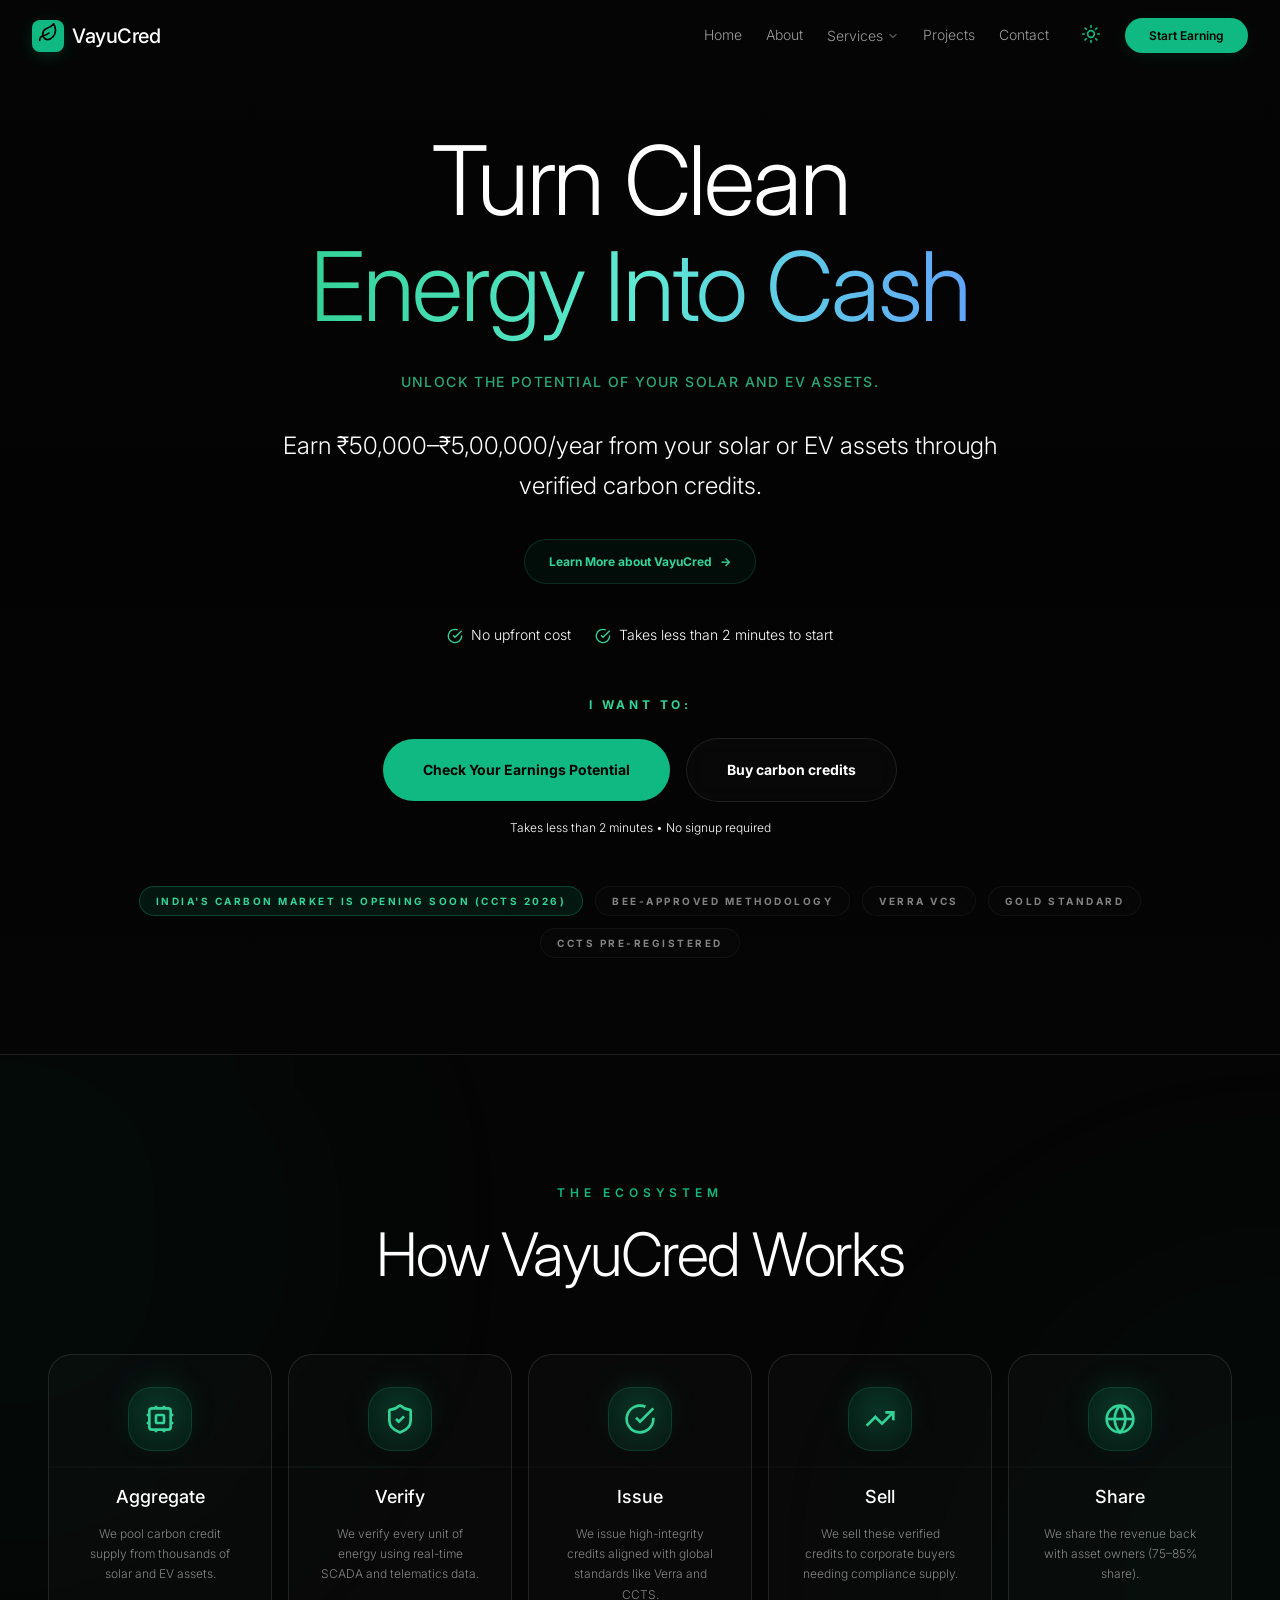
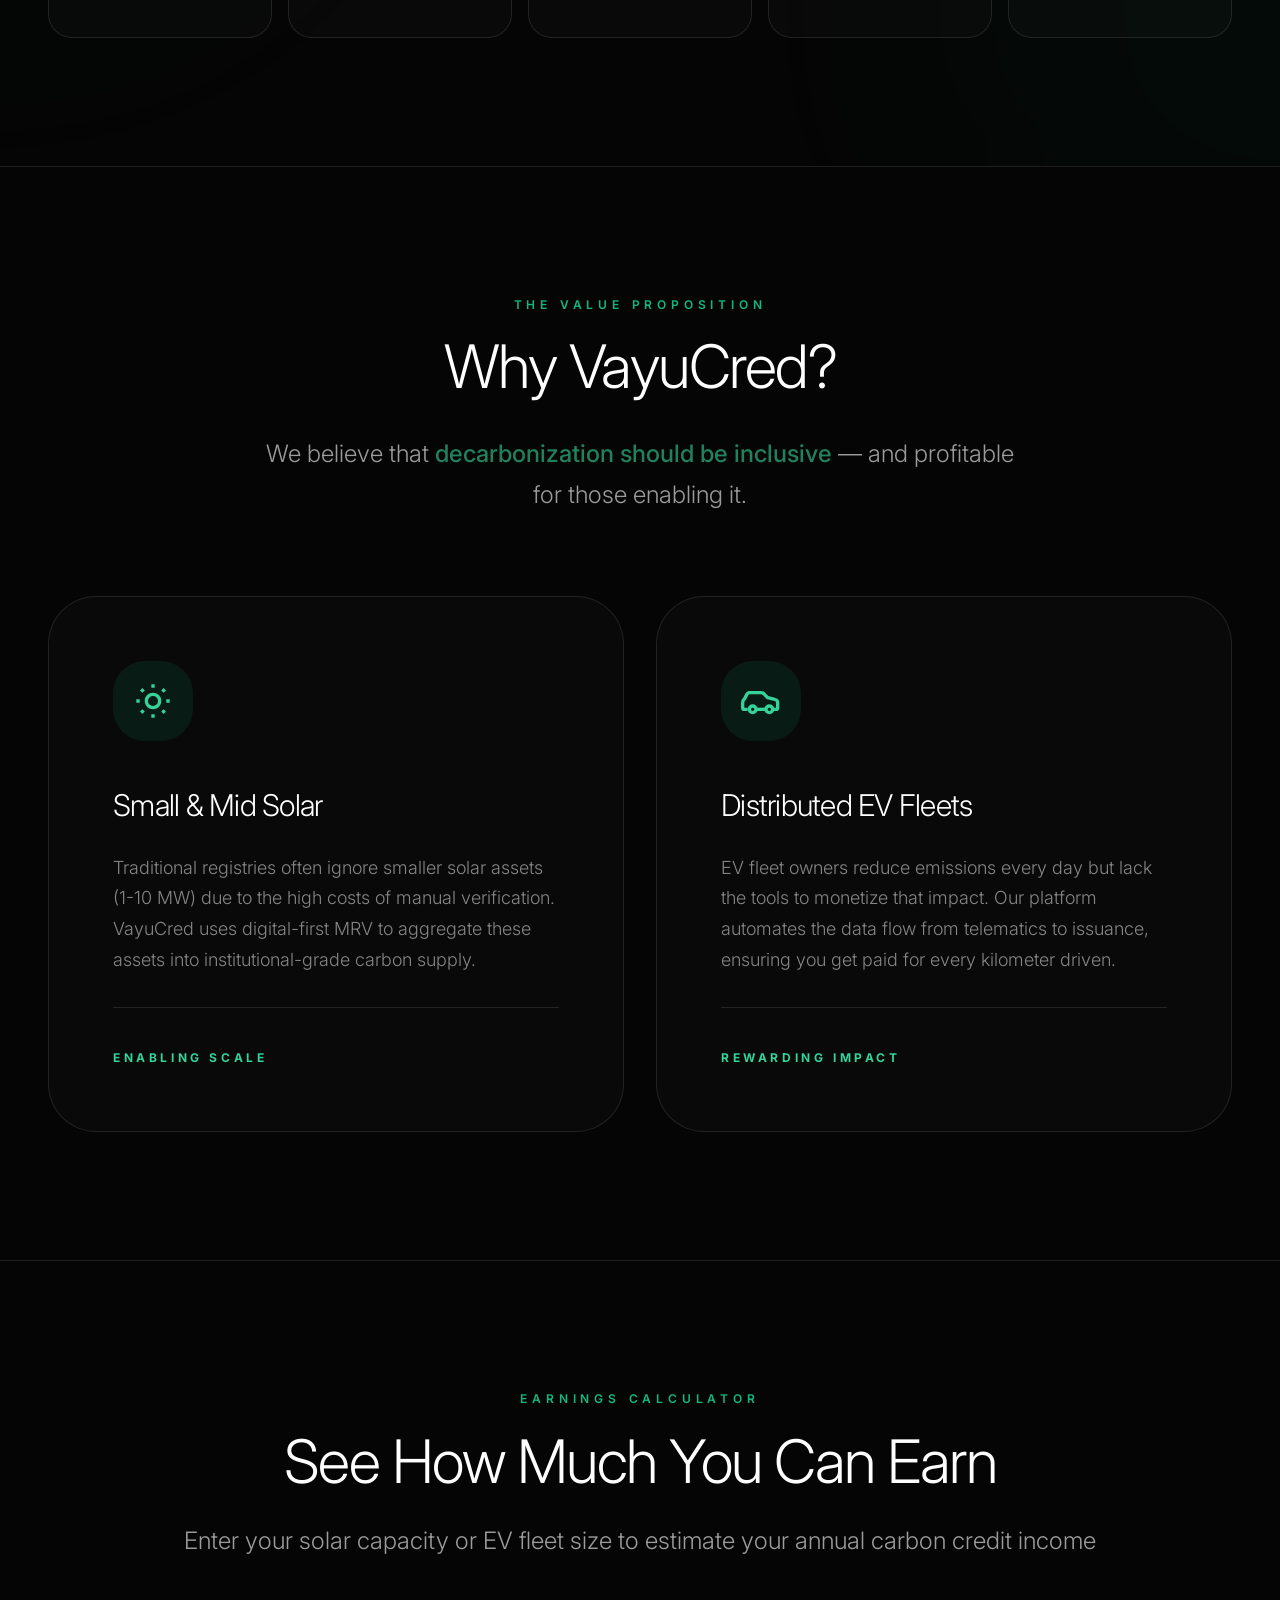
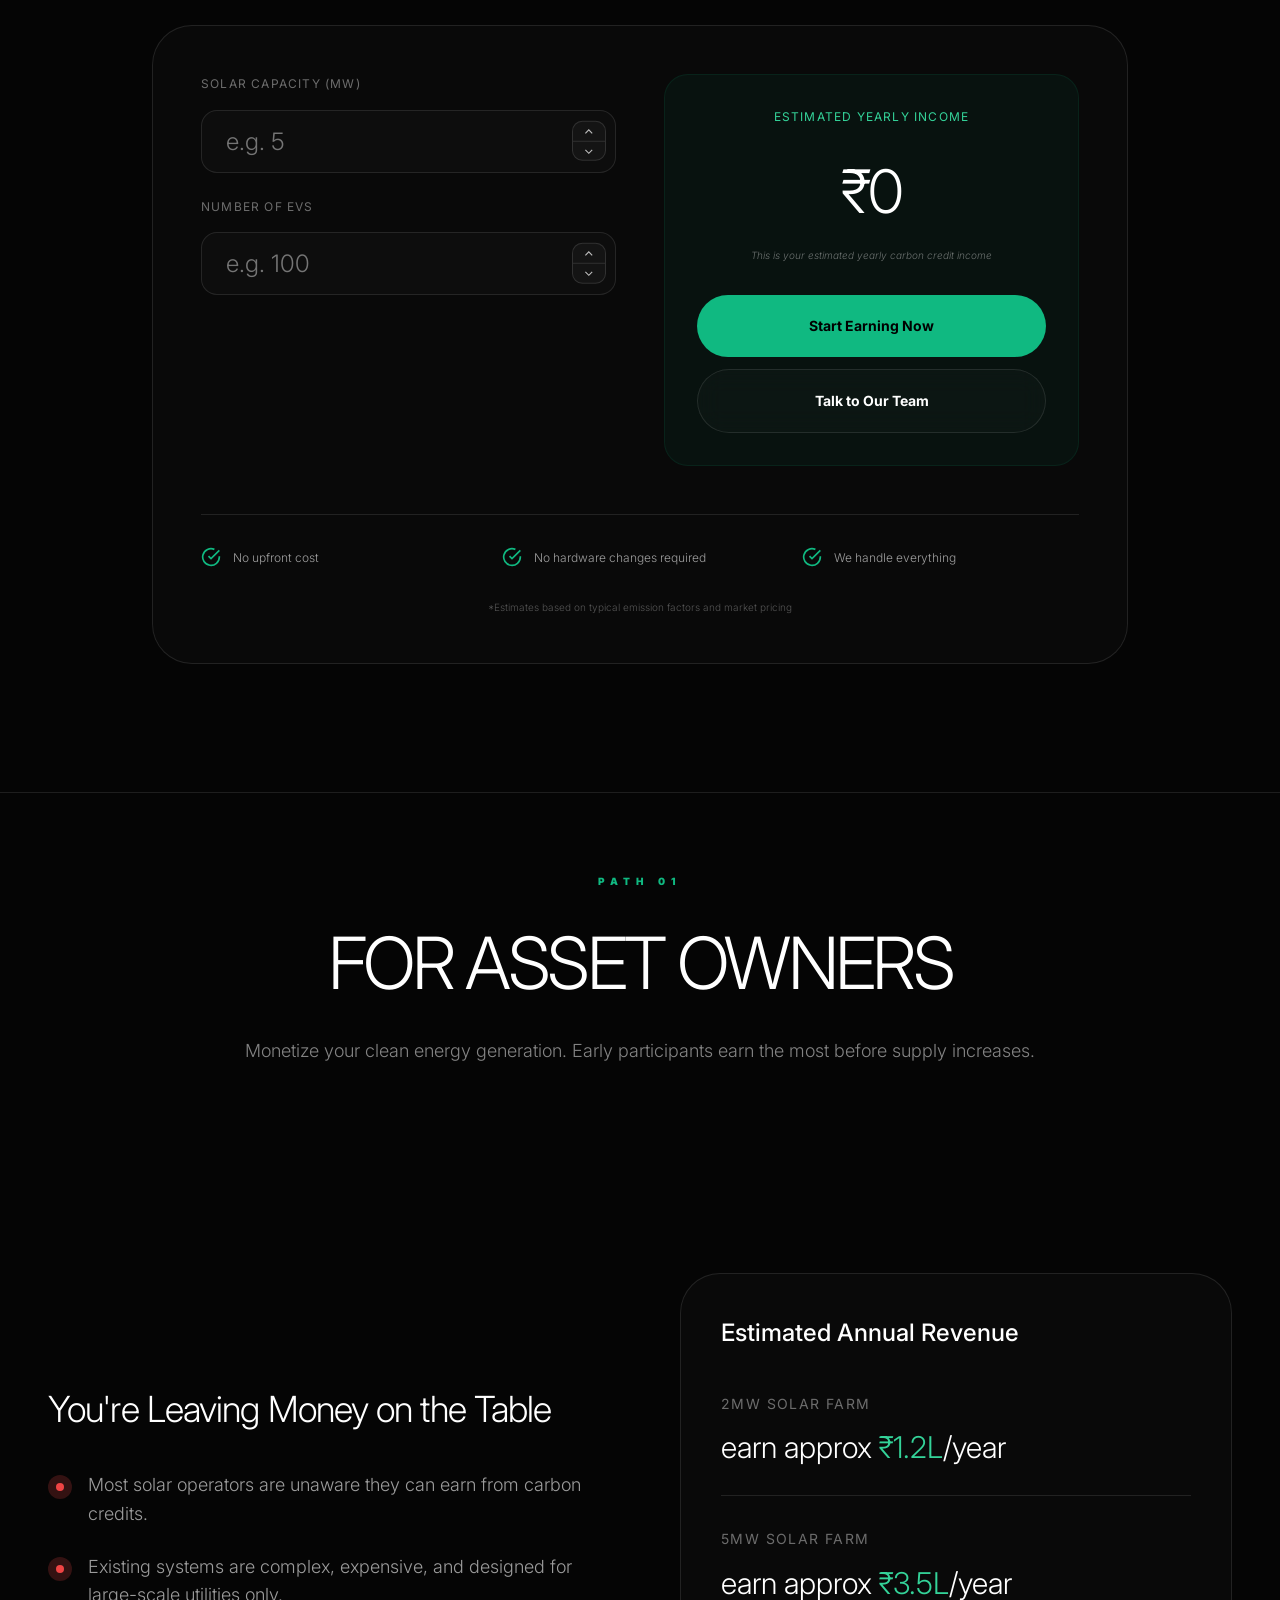
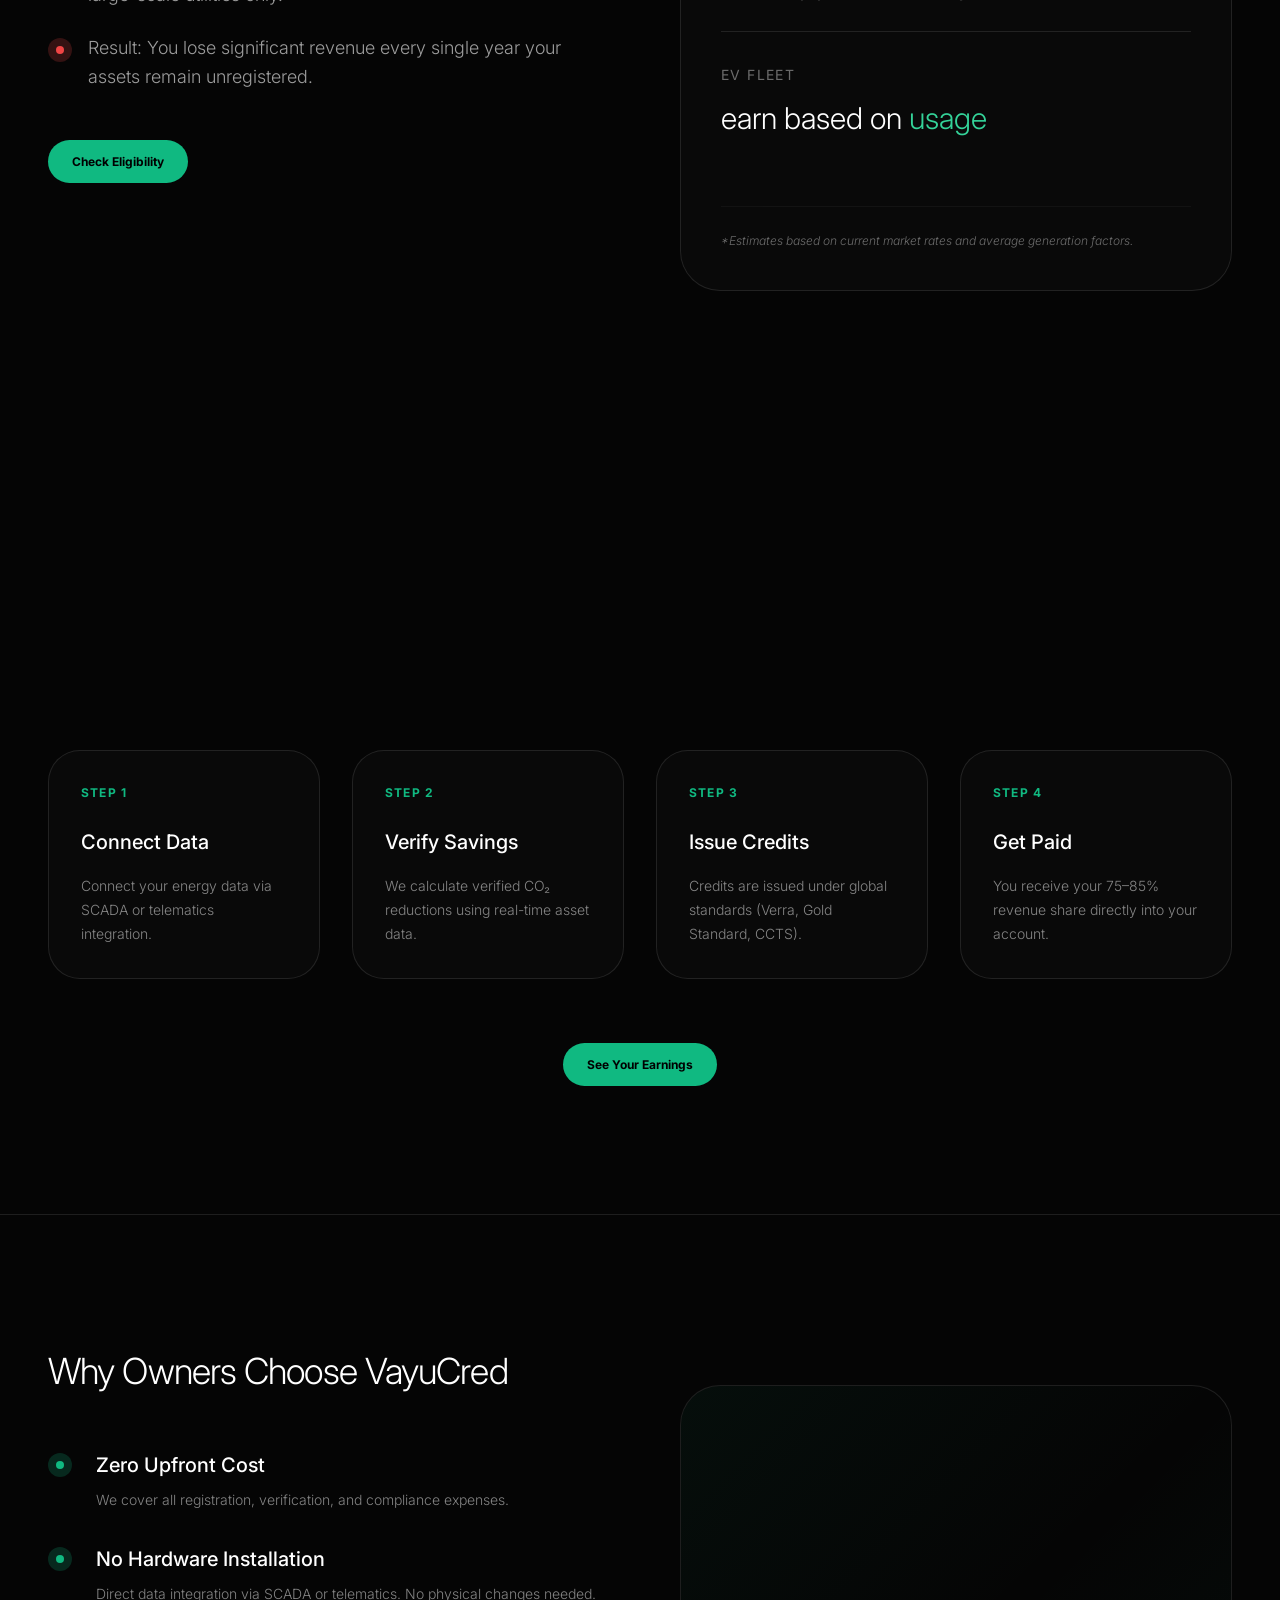
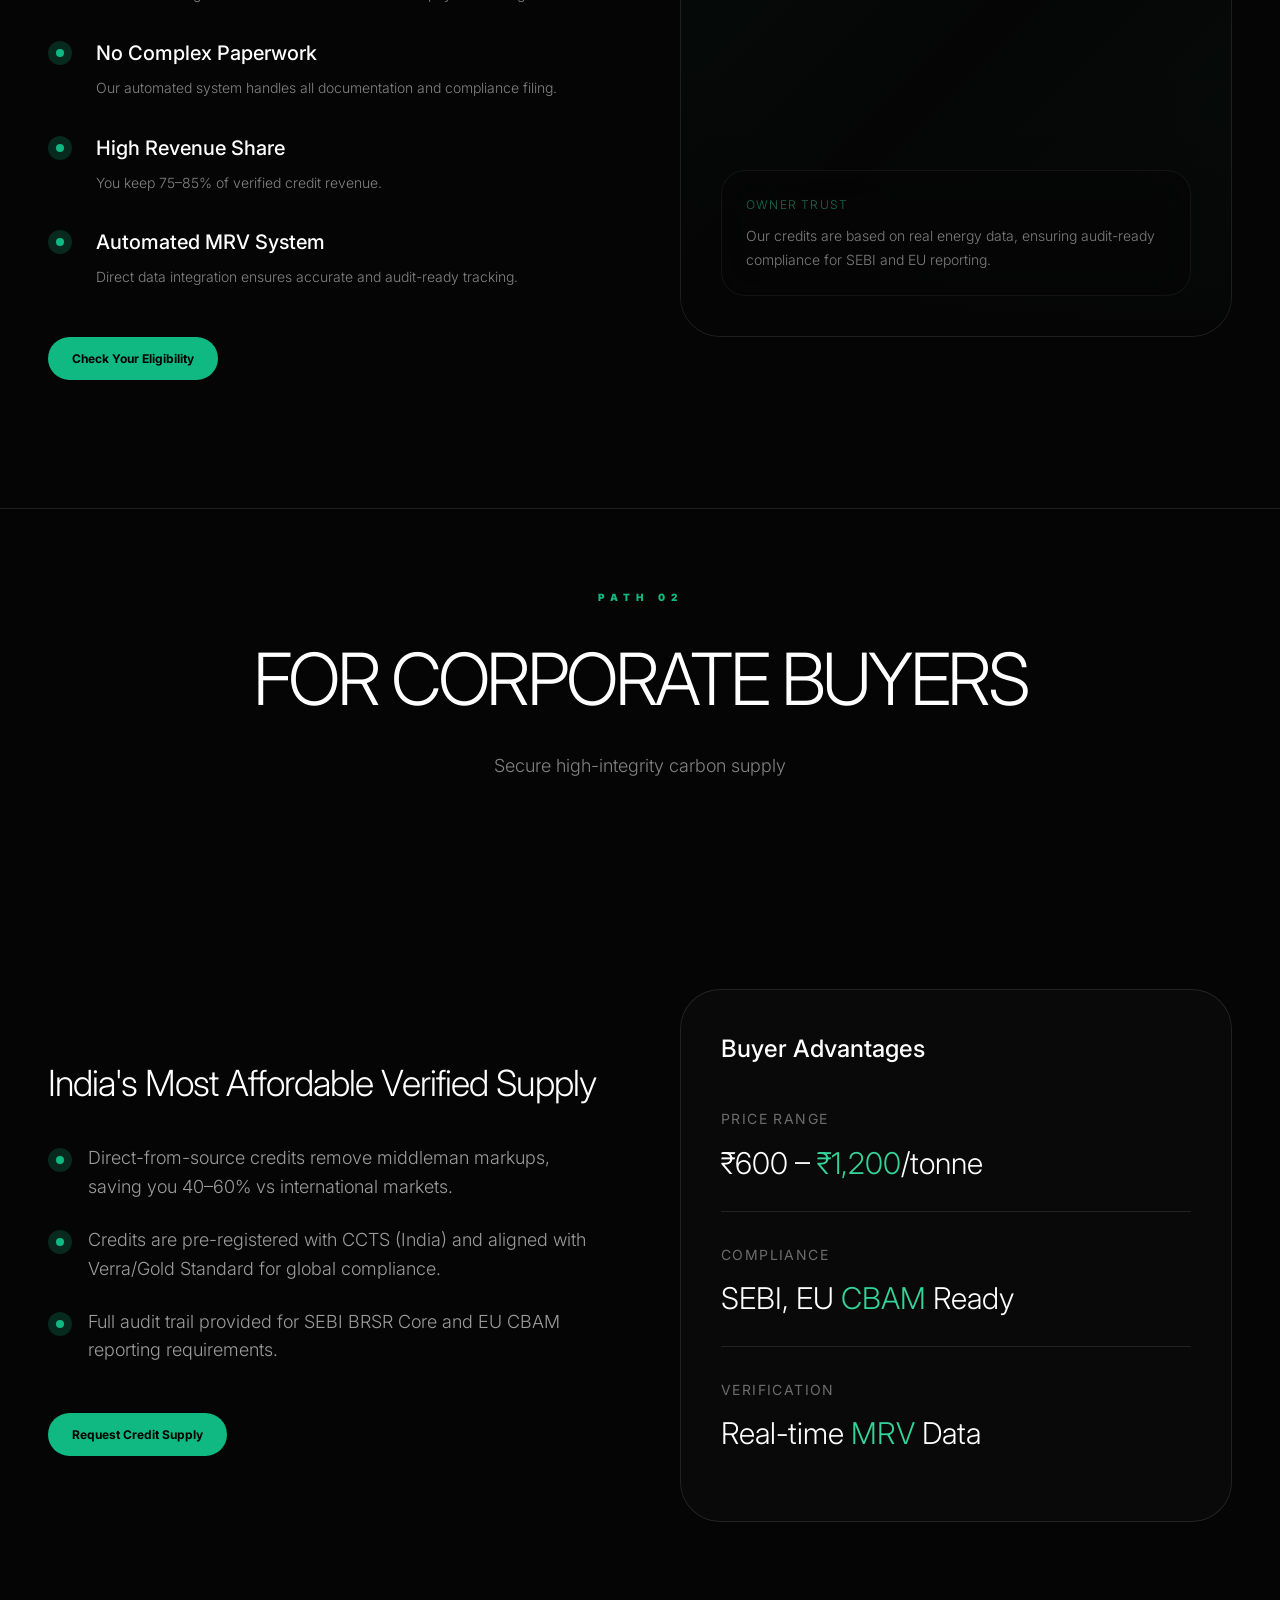
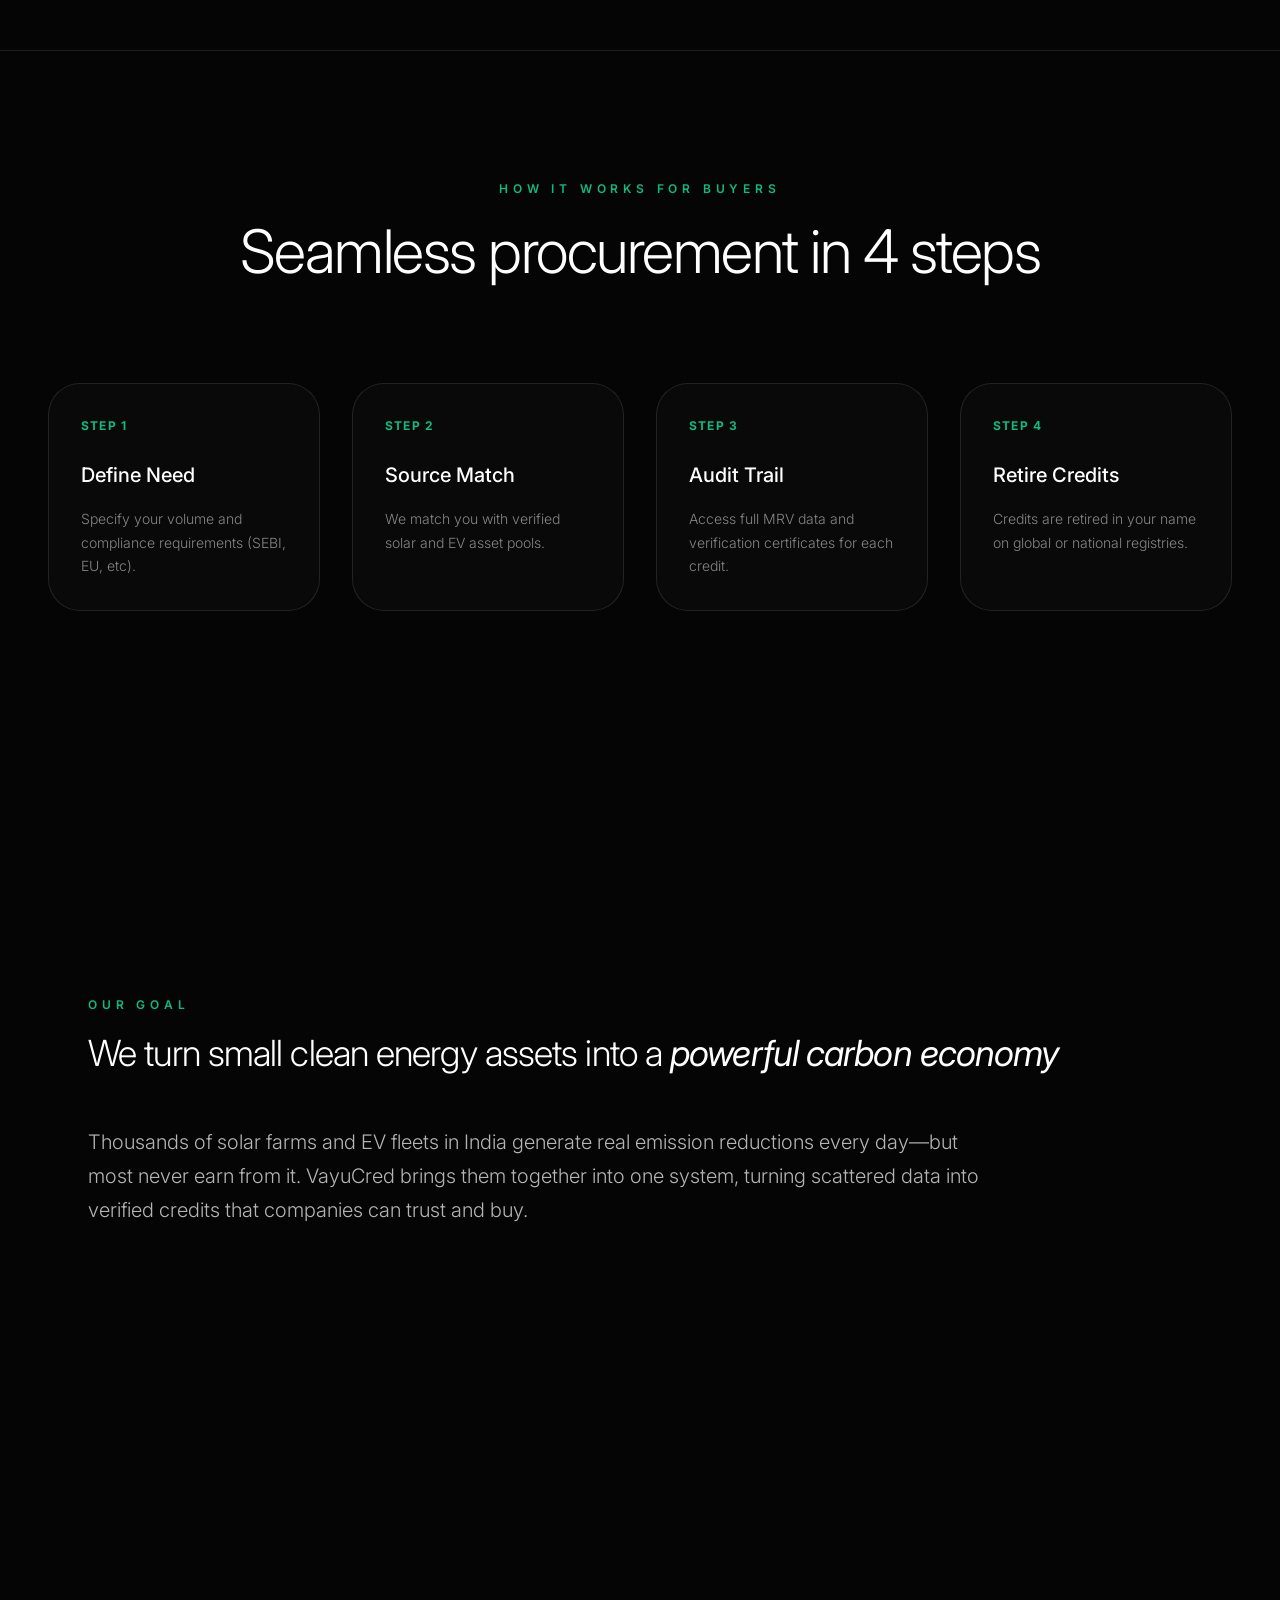
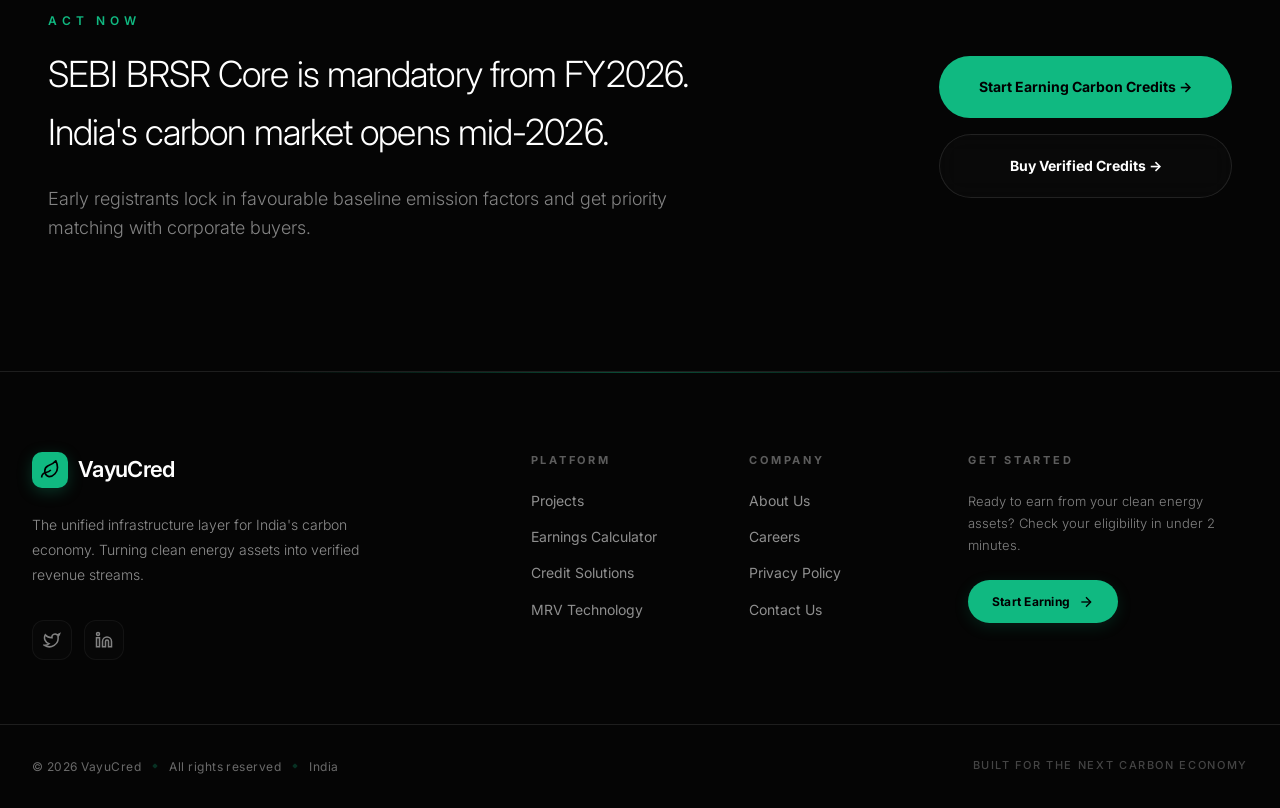
==== index.html @ 42b57287 "Vayu cred 1st push" ====
<!DOCTYPE html>
<html lang="en">
<head>
  <meta charset="UTF-8">
  <meta name="viewport" content="width=device-width, initial-scale=1.0">
  <title>VayuCred – Turn Clean Energy Into Cash</title>
  <meta name="description" content="Earn ₹50,000–₹5,00,000/year from your solar or EV assets through verified carbon credits. India's digital MRV platform.">
  <link rel="stylesheet" href="css/global.css">
  <link rel="stylesheet" href="css/home.css">
</head>
<body>
<div id="nav-placeholder"></div>
<main id="main-content">

<!-- HERO -->
<section class="hero">
  <div class="hero-video-wrap">
    <video autoplay muted loop playsinline poster="https://images.unsplash.com/photo-1509391366360-2e959784a276?auto=format&fit=crop&q=80&w=1920" class="hero-video"><source src="https://assets.mixkit.co/videos/preview/mixkit-solar-panels-on-a-sun-glare-42010-large.mp4" type="video/mp4"></video>
    <div class="hero-video-overlay"></div>
  </div>
  <div class="hero-content">
    <h1 class="hero-title">Turn Clean <br><span class="text-gradient animate-breathe" style="display:inline-block;padding-bottom:0.5rem;">Energy Into Cash</span></h1>
    <p class="hero-tagline hero-animate">Unlock the potential of your solar and EV assets.</p>
    <p class="hero-desc hero-animate">Earn ₹50,000–₹5,00,000/year from your solar or EV assets through verified carbon credits.</p>
    <div class="hero-animate" style="margin-bottom:2.5rem;"><a href="about.html" class="btn btn-outline btn-sm">Learn More about VayuCred <span style="display:inline-block;transition:transform 0.3s;">→</span></a></div>
    <div class="hero-checks hero-animate">
      <div class="hero-check"><svg xmlns="http://www.w3.org/2000/svg" width="16" height="16" viewBox="0 0 24 24" fill="none" stroke="var(--emerald-400)" stroke-width="2"><path d="M22 11.08V12a10 10 0 1 1-5.93-9.14"/><path d="m9 11 3 3L22 4"/></svg> No upfront cost</div>
      <div class="hero-check"><svg xmlns="http://www.w3.org/2000/svg" width="16" height="16" viewBox="0 0 24 24" fill="none" stroke="var(--emerald-400)" stroke-width="2"><path d="M22 11.08V12a10 10 0 1 1-5.93-9.14"/><path d="m9 11 3 3L22 4"/></svg> Takes less than 2 minutes to start</div>
    </div>
    <p class="hero-cta-label hero-animate">I want to:</p>
    <div class="hero-cta-group hero-animate">
      <a href="#calculator" class="btn btn-primary">Check Your Earnings Potential</a>
      <a href="#buyers" class="btn btn-secondary">Buy carbon credits</a>
    </div>
    <p class="hero-note hero-animate">Takes less than 2 minutes • No signup required</p>
    <div class="hero-badges hero-animate">
      <span class="badge badge-emerald">India's carbon market is opening soon (CCTS 2026)</span>
      <span class="badge badge-default">BEE-Approved Methodology</span>
      <span class="badge badge-default">Verra VCS</span>
      <span class="badge badge-default">Gold Standard</span>
      <span class="badge badge-default">CCTS Pre-Registered</span>
    </div>
  </div>
</section>

<!-- HOW IT WORKS -->
<section class="section section-border how-section">
  <div class="blob blob-left"></div>
  <div class="blob blob-right"></div>
  <div class="container how-grid">
    <div class="reveal" style="text-align:center;margin-bottom:4rem;">
      <span class="section-label">The Ecosystem</span>
      <h2 class="section-title">How VayuCred Works</h2>
    </div>
    <div class="grid-5" style="position:relative;" id="ecosystem-steps"></div>
  </div>
</section>

<!-- VALUE PROPOSITION -->
<section class="section section-border">
  <div class="container">
    <div class="reveal" style="text-align:center;margin-bottom:5rem;">
      <span class="section-label">The Value Proposition</span>
      <h2 class="section-title" style="margin-bottom:2rem;">Why VayuCred?</h2>
      <p class="section-subtitle" style="max-width:48rem;margin:0 auto;">We believe that <span style="color:var(--emerald-400);font-weight:500;">decarbonization should be inclusive</span> — and profitable for those enabling it.</p>
    </div>
    <div class="grid-2" id="value-cards"></div>
  </div>
</section>

<!-- CALCULATOR -->
<section id="calculator" class="section section-border">
  <div class="container-md">
    <div class="reveal" style="text-align:center;margin-bottom:4rem;">
      <span class="section-label">Earnings Calculator</span>
      <h2 class="section-title" style="margin-bottom:1.5rem;">See How Much You Can Earn</h2>
      <p class="section-subtitle">Enter your solar capacity or EV fleet size to estimate your annual carbon credit income</p>
    </div>
    <div class="reveal calc-wrap" data-delay="0.2">
      <div class="calc-grid">
        <div class="calc-input-group">
          <div class="calc-field"><label>Solar Capacity (MW)</label><div class="input-wrap"><input type="number" id="solar-capacity" placeholder="e.g. 5"><div class="number-stepper"><button type="button" class="step-btn step-up" data-target="solar-capacity" aria-label="Increase solar capacity"><svg xmlns="http://www.w3.org/2000/svg" viewBox="0 0 24 24" fill="none" stroke="currentColor" stroke-width="2"><path d="m18 15-6-6-6 6"/></svg></button><button type="button" class="step-btn step-down" data-target="solar-capacity" aria-label="Decrease solar capacity"><svg xmlns="http://www.w3.org/2000/svg" viewBox="0 0 24 24" fill="none" stroke="currentColor" stroke-width="2"><path d="m6 9 6 6 6-6"/></svg></button></div></div></div>
          <div class="calc-field"><label>Number of EVs</label><div class="input-wrap"><input type="number" id="ev-fleet-size" placeholder="e.g. 100"><div class="number-stepper"><button type="button" class="step-btn step-up" data-target="ev-fleet-size" aria-label="Increase EV fleet size"><svg xmlns="http://www.w3.org/2000/svg" viewBox="0 0 24 24" fill="none" stroke="currentColor" stroke-width="2"><path d="m18 15-6-6-6 6"/></svg></button><button type="button" class="step-btn step-down" data-target="ev-fleet-size" aria-label="Decrease EV fleet size"><svg xmlns="http://www.w3.org/2000/svg" viewBox="0 0 24 24" fill="none" stroke="currentColor" stroke-width="2"><path d="m6 9 6 6 6-6"/></svg></button></div></div></div>
        </div>
        <div class="calc-result">
          <p class="calc-result-label">Estimated Yearly Income</p>
          <div class="calc-result-value" id="calc-result-value">₹0</div>
          <p class="calc-result-range" id="calc-result-range" style="display:none"></p>
          <p class="calc-result-note">This is your estimated yearly carbon credit income</p>
          <div style="display:flex;flex-direction:column;gap:0.75rem;">
            <a href="contact.html" class="btn btn-primary btn-block" style="border-radius:9999px;">Start Earning Now</a>
            <a href="contact.html" class="btn btn-secondary btn-block" style="border-radius:9999px;">Talk to Our Team</a>
          </div>
        </div>
      </div>
      <div class="calc-features">
        <div class="calc-feature"><svg xmlns="http://www.w3.org/2000/svg" width="20" height="20" viewBox="0 0 24 24" fill="none" stroke="var(--emerald-500)" stroke-width="2"><path d="M22 11.08V12a10 10 0 1 1-5.93-9.14"/><path d="m9 11 3 3L22 4"/></svg><span>No upfront cost</span></div>
        <div class="calc-feature"><svg xmlns="http://www.w3.org/2000/svg" width="20" height="20" viewBox="0 0 24 24" fill="none" stroke="var(--emerald-500)" stroke-width="2"><path d="M22 11.08V12a10 10 0 1 1-5.93-9.14"/><path d="m9 11 3 3L22 4"/></svg><span>No hardware changes required</span></div>
        <div class="calc-feature"><svg xmlns="http://www.w3.org/2000/svg" width="20" height="20" viewBox="0 0 24 24" fill="none" stroke="var(--emerald-500)" stroke-width="2"><path d="M22 11.08V12a10 10 0 1 1-5.93-9.14"/><path d="m9 11 3 3L22 4"/></svg><span>We handle everything</span></div>
      </div>
      <p style="margin-top:2rem;text-align:center;font-size:0.625rem;opacity:0.3;font-weight:300;">*Estimates based on typical emission factors and market pricing</p>
    </div>
  </div>
</section>

<!-- FOR ASSET OWNERS -->
<section id="owners" class="path-header section-border"><div class="container reveal"><span class="path-label">PATH 01</span><h2 class="path-title">FOR ASSET OWNERS</h2><p class="path-desc">Monetize your clean energy generation. Early participants earn the most before supply increases.</p></div></section>

<section class="section"><div class="container two-col">
  <div class="reveal"><h2 style="font-size:2.25rem;font-weight:300;letter-spacing:-0.025em;margin-bottom:2rem;">You're Leaving Money on the Table</h2><div class="bullet-list" id="owner-bullets"></div><div style="margin-top:3rem;"><a href="contact.html" class="btn btn-primary btn-sm">Check Eligibility</a></div></div>
  <div class="reveal revenue-card" data-delay="0.2"><h3>Estimated Annual Revenue</h3><div id="revenue-items"></div><p class="revenue-note">*Estimates based on current market rates and average generation factors.</p></div>
</div></section>

<section class="section"><div class="container"><div class="reveal" style="text-align:center;margin-bottom:6rem;"><span class="section-label">How it Works for Owners</span><h3 class="section-title">Data-driven revenue in 4 steps</h3></div><div class="steps-grid" id="owner-steps"></div><div style="margin-top:4rem;text-align:center;"><a href="contact.html" class="btn btn-primary btn-sm">See Your Earnings</a></div></div></section>

<section class="section section-border"><div class="container two-col">
  <div class="reveal"><h3 style="font-size:2.25rem;font-weight:300;letter-spacing:-0.025em;margin-bottom:3rem;">Why Owners Choose VayuCred</h3><div id="owner-benefits" style="display:flex;flex-direction:column;gap:2rem;"></div><div style="margin-top:3rem;"><a href="contact.html" class="btn btn-primary btn-sm">Check Your Eligibility</a></div></div>
  <div class="reveal trust-visual" data-delay="0.2"><div class="gradient-1"></div><div class="gradient-2"></div><div class="trust-card"><p class="label">Owner Trust</p><p>Our credits are based on real energy data, ensuring audit-ready compliance for SEBI and EU reporting.</p></div></div>
</div></section>

<!-- FOR BUYERS -->
<section id="buyers" class="path-header section-border"><div class="container reveal"><span class="path-label">PATH 02</span><h2 class="path-title">FOR CORPORATE BUYERS</h2><p class="path-desc">Secure high-integrity carbon supply</p></div></section>

<section class="section"><div class="container two-col">
  <div class="reveal"><h2 style="font-size:2.25rem;font-weight:300;letter-spacing:-0.025em;margin-bottom:2rem;">India's Most Affordable Verified Supply</h2><div class="bullet-list" id="buyer-bullets"></div><div style="margin-top:3rem;"><a href="contact.html" class="btn btn-primary btn-sm">Request Credit Supply</a></div></div>
  <div class="reveal revenue-card" data-delay="0.2"><h3>Buyer Advantages</h3><div id="buyer-items"></div></div>
</div></section>

<section class="section section-border"><div class="container"><div class="reveal" style="text-align:center;margin-bottom:6rem;"><span class="section-label">How it Works for Buyers</span><h3 class="section-title">Seamless procurement in 4 steps</h3></div><div class="steps-grid" id="buyer-steps"></div></div></section>

<!-- VISION -->
<section class="vision-section"><div style="max-width:72rem;margin:0 auto;padding:0 1.5rem;" class="reveal"><span class="section-label">Our Goal</span><h2 style="font-size:2.25rem;font-weight:300;line-height:1.3;letter-spacing:-0.025em;max-width:64rem;margin-bottom:3rem;">We turn small clean energy assets into a <span style="font-weight:400;font-style:italic;">powerful carbon economy</span></h2><p style="font-size:1.25rem;font-weight:300;opacity:0.7;max-width:56rem;line-height:1.7;">Thousands of solar farms and EV fleets in India generate real emission reductions every day—but most never earn from it. VayuCred brings them together into one system, turning scattered data into verified credits that companies can trust and buy.</p></div></section>

<!-- FINAL CTA -->
<section class="section" style="padding:8rem 1.5rem;"><div class="container cta-banner reveal"><div class="cta-text"><span class="section-label">ACT NOW</span><h2 style="font-size:2.25rem;font-weight:300;letter-spacing:-0.025em;margin-bottom:1.5rem;">SEBI BRSR Core is mandatory from FY2026. India's carbon market opens mid-2026.</h2><p style="opacity:0.5;font-weight:300;font-size:1.125rem;">Early registrants lock in favourable baseline emission factors and get priority matching with corporate buyers.</p></div><div class="cta-btns"><a href="contact.html" class="btn btn-primary" style="text-align:center;">Start Earning Carbon Credits →</a><a href="contact.html" class="btn btn-secondary" style="text-align:center;">Buy Verified Credits →</a></div></div></section>


</main>
<div id="footer-placeholder"></div>
<div id="scroll-top-placeholder"></div>
<script src="js/common.js"></script>
<script src="js/home.js"></script>
<script src="js/home-content.js"></script>
</body>
</html>
---- css/global.css ----
/* ===== Google Fonts ===== */
@import url('https://fonts.googleapis.com/css2?family=Inter:wght@100;200;300;400;500;600;700;800;900&display=swap');

/* ===== CSS Custom Properties (Design Tokens) ===== */
:root {
  --bg-primary: #050505;
  --text-primary: #ffffff;
  --text-muted: rgba(255, 255, 255, 0.4);
  --border-color: rgba(255, 255, 255, 0.1);
  --card-bg: rgba(255, 255, 255, 0.02);
  --emerald-300: #6ee7b7;
  --emerald-400: #34d399;
  --emerald-500: #10b981;
  --emerald-600: #059669;
  --emerald-700: #047857;
  --teal-300: #5eead4;
  --blue-400: #60a5fa;
  --blue-500: #3b82f6;
  --blue-600: #2563eb;
  --red-400: #f87171;
  --red-500: #ef4444;
  --amber-400: #fbbf24;
  --font-sans: "Inter", ui-sans-serif, system-ui, -apple-system, sans-serif;
}

html.light {
  --bg-primary: #ffffff;
  --text-primary: #050505;
  --text-muted: rgba(0, 0, 0, 0.5);
  --border-color: rgba(0, 0, 0, 0.12);
  --card-bg: rgba(0, 0, 0, 0.03);
  --shadow-color: rgba(0, 0, 0, 0.08);
}

/* ===== Light Mode Global Overrides ===== */
/* Boost muted text contrast on light backgrounds */
html.light .hero-desc,
html.light .hero-note,
html.light .section-subtitle,
html.light .footer-brand p,
html.light .footer-link,
html.light .contact-desc,
html.light .apply-hero p { opacity: 0.7 !important; }

html.light .section-label,
html.light .footer-heading,
html.light .form-label,
html.light .contact-label,
html.light .field label { opacity: 0.6 !important; }

/* Ensure SVG icons using currentColor are visible */
html.light svg[stroke="currentColor"] { color: var(--text-primary); }

/* Cards get subtle shadow in light mode for depth */
html.light .card,
html.light .step-card,
html.light .value-card,
html.light .calc-wrap,
html.light .revenue-card,
html.light .step-box,
html.light .faq-item,
html.light .about-stat-card,
html.light .about-how-card,
html.light .registry-item,
html.light .contact-form-card {
  box-shadow: 0 2px 16px var(--shadow-color);
}

html.light .card:hover,
html.light .step-card:hover,
html.light .step-box:hover { box-shadow: 0 8px 32px rgba(0,0,0,0.1); }

/* Nav CTA stays dark on light bg */
html.light .nav-cta { background: var(--emerald-600); color: #fff; }
html.light .nav-cta:hover { background: var(--emerald-500); }

/* Mobile drawer light */
html.light .mobile-drawer { box-shadow: 20px 0 60px -15px rgba(0,0,0,0.1); }
html.light .mobile-cta { color: #fff; }

/* Social links in light mode */
html.light .social-link { opacity: 0.7; }
html.light .social-link:hover { opacity: 1; }

/* Scroll to top button */
html.light .scroll-top-btn { box-shadow: 0 4px 16px rgba(0,0,0,0.1); }
html.light .scroll-top-btn:hover { color: #fff; }

/* Badge text more visible */
html.light .badge-default { opacity: 0.7; }

/* Form inputs */
html.light .form-input,
html.light .form-input-sm,
html.light .form-textarea { background: rgba(0,0,0,0.02); border-color: rgba(0,0,0,0.15); }
html.light .form-input:focus,
html.light .form-textarea:focus { border-color: var(--emerald-500); }

/* ===== Reset & Base ===== */
*, *::before, *::after { box-sizing: border-box; margin: 0; padding: 0; }

html { scroll-behavior: smooth; }
[id] { scroll-margin-top: 120px; }

body {
  font-family: var(--font-sans);
  background: var(--bg-primary);
  color: var(--text-primary);
  -webkit-font-smoothing: antialiased;
  -moz-osx-font-smoothing: grayscale;
  transition: background-color 0.3s, color 0.3s;
  line-height: 1.6;
}

a { color: inherit; text-decoration: none; }
img { max-width: 100%; display: block; }
button { cursor: pointer; font-family: inherit; border: none; background: none; }
input, textarea, select { font-family: inherit; }
ul, ol { list-style: none; }

::selection { background: rgba(16, 185, 129, 0.3); }

:focus-visible {
  outline: none;
  box-shadow: 0 0 0 2px var(--emerald-500), 0 0 0 4px var(--bg-primary);
}

/* ===== Utility Classes ===== */
.container { max-width: 1280px; margin: 0 auto; padding: 0 1.5rem; }
.container-sm { max-width: 768px; margin: 0 auto; padding: 0 1.5rem; }
.container-md { max-width: 1024px; margin: 0 auto; padding: 0 1.5rem; }

.sr-only {
  position: absolute; width: 1px; height: 1px; padding: 0; margin: -1px;
  overflow: hidden; clip: rect(0,0,0,0); white-space: nowrap; border: 0;
}

.text-gradient {
  background: linear-gradient(to right, var(--emerald-400), var(--teal-300), var(--blue-400));
  -webkit-background-clip: text; background-clip: text; color: transparent;
}

.bg-vayu { background: var(--bg-primary); }
.text-vayu { color: var(--text-primary); }
.bg-card { background: var(--card-bg); }
.border-vayu { border-color: var(--border-color); }
.text-emerald { color: var(--emerald-400); }

/* ===== Navigation ===== */
.nav {
  position: fixed; top: 0; left: 0; width: 100%; z-index: 50;
  padding: 1rem 2rem; display: flex; justify-content: space-between; align-items: center;
  transition: all 0.3s; border-bottom: 1px solid transparent;
}
.nav.scrolled {
  background: rgba(5,5,5,0.8); backdrop-filter: blur(20px);
  border-bottom-color: var(--border-color);
  box-shadow: 0 4px 30px rgba(0,0,0,0.3);
}
html.light .nav.scrolled { background: rgba(255,255,255,0.9); box-shadow: 0 2px 20px rgba(0,0,0,0.08); }

.nav-logo { display: flex; align-items: center; gap: 0.5rem; font-size: 1.25rem; font-weight: 500; letter-spacing: -0.025em; }
.nav-logo-icon {
  width: 2rem; height: 2rem; border-radius: 0.5rem; background: var(--emerald-500);
  display: flex; align-items: center; justify-content: center;
  transition: transform 0.3s; box-shadow: 0 4px 15px rgba(16,185,129,0.2);
}
.nav-logo:hover .nav-logo-icon { transform: rotate(12deg); }
.nav-logo:hover span { color: var(--emerald-400); }
.nav-logo span { transition: color 0.3s; }

.nav-links { display: none; gap: 1.5rem; font-size: 0.875rem; font-weight: 300; align-items: center; }
@media (min-width: 768px) { .nav-links { display: flex; } }

.nav-link {
  opacity: 0.6; transition: all 0.3s; padding: 0.5rem 0; position: relative;
  display: flex; align-items: center; gap: 0.25rem; background: none; border: none;
  color: var(--text-primary); font-size: 0.875rem; font-weight: 300;
}
.nav-link:hover, .nav-link.active { opacity: 1; }
.nav-link.active::after {
  content: ''; position: absolute; bottom: 0; left: 0; width: 100%;
  height: 2px; background: var(--emerald-400);
}
.nav-link.active { color: var(--emerald-400); }

.nav-dropdown { position: relative; }
.nav-dropdown-menu {
  position: absolute; top: 100%; left: 0; padding-top: 0.5rem;
  opacity: 0; visibility: hidden; transform: translateY(10px);
  transition: all 0.2s;
}
.nav-dropdown:hover .nav-dropdown-menu,
.nav-dropdown:focus-within .nav-dropdown-menu {
  opacity: 1; visibility: visible; transform: translateY(0);
}
.nav-dropdown-inner {
  background: rgba(5,5,5,0.9); backdrop-filter: blur(20px);
  border: 1px solid var(--border-color); border-radius: 1rem;
  padding: 0.5rem; min-width: 200px; box-shadow: 0 20px 50px rgba(0,0,0,0.5);
}
html.light .nav-dropdown-inner { background: rgba(255,255,255,0.95); box-shadow: 0 10px 40px rgba(0,0,0,0.12); }
.nav-dropdown-item {
  display: block; width: 100%; text-align: left; padding: 0.625rem 1rem;
  font-size: 0.8125rem; font-weight: 300; opacity: 0.6; border-radius: 0.75rem;
  transition: all 0.2s; color: var(--text-primary);
}
.nav-dropdown-item:hover { opacity: 1; color: var(--emerald-400); background: var(--card-bg); }

.nav-cta {
  display: none; padding: 0.5rem 1.5rem; background: var(--emerald-500);
  color: #000; border-radius: 9999px; font-weight: 600; font-size: 0.75rem;
  transition: all 0.3s; box-shadow: 0 4px 15px rgba(16,185,129,0.1);
}
@media (min-width: 768px) { .nav-cta { display: block; } }
.nav-cta:hover { background: var(--emerald-400); }
.nav-cta:active { transform: scale(0.95); }

.nav-actions { display: flex; align-items: center; gap: 1rem; margin-left: auto; }

.theme-toggle {
  padding: 0.5rem; border-radius: 9999px; transition: all 0.3s;
  color: var(--emerald-500); background: none; border: none;
}
.theme-toggle:hover { background: var(--card-bg); }

.menu-toggle { display: block; padding: 0.5rem; border-radius: 9999px; transition: all 0.3s; }
@media (min-width: 768px) { .menu-toggle { display: none; } }
.menu-toggle:hover { background: var(--card-bg); }

/* ===== Mobile Menu ===== */
.mobile-overlay {
  position: fixed; inset: 0; background: rgba(5,5,5,0.8); backdrop-filter: blur(4px);
  z-index: 100; opacity: 0; visibility: hidden; transition: all 0.3s;
}
.mobile-overlay.open { opacity: 1; visibility: visible; }
html.light .mobile-overlay { background: rgba(0,0,0,0.3); }

.mobile-drawer {
  position: fixed; top: 0; left: 0; height: 100%; width: 85%; max-width: 320px;
  background: var(--bg-primary); border-right: 1px solid var(--border-color);
  z-index: 101; display: flex; flex-direction: column;
  box-shadow: 20px 0 60px -15px rgba(0,0,0,0.5);
  transform: translateX(-100%); transition: transform 0.35s cubic-bezier(0.16,1,0.3,1);
}
.mobile-drawer.open { transform: translateX(0); }
@media (min-width: 768px) { .mobile-drawer { display: none; } .mobile-overlay { display: none; } }

.mobile-drawer-header {
  padding: 1.5rem; display: flex; justify-content: space-between; align-items: center;
  border-bottom: 1px solid var(--border-color);
}
.mobile-drawer-content { flex: 1; overflow-y: auto; padding: 1.5rem 1rem; }
.mobile-menu-item {
  display: flex; align-items: center; gap: 0.875rem; padding: 0.875rem;
  border-radius: 1rem; transition: all 0.2s; width: 100%; color: var(--text-primary);
  font-weight: 500; font-size: 0.9375rem; letter-spacing: -0.01em;
}
.mobile-menu-item:hover { background: var(--card-bg); }
.mobile-menu-item svg { width: 1.25rem; height: 1.25rem; opacity: 0.4; }
.mobile-menu-item:hover svg { opacity: 1; color: var(--emerald-400); }
.mobile-menu-item span { opacity: 0.7; }
.mobile-menu-item:hover span { opacity: 1; }

.mobile-submenu-toggle {
  display: flex; align-items: center; justify-content: space-between;
  width: 100%; padding: 0.875rem; border-radius: 1rem; transition: all 0.2s;
  color: var(--text-primary);
}
.mobile-submenu-toggle.expanded { background: rgba(16,185,129,0.1); color: var(--emerald-400); }

.mobile-submenu {
  max-height: 0; overflow: hidden; transition: max-height 0.3s ease;
  margin-left: 0.5rem;
}
.mobile-submenu.expanded { max-height: 500px; }
.mobile-submenu-inner {
  background: var(--card-bg); border: 1px solid var(--border-color);
  border-radius: 1rem; padding: 0.5rem; margin-top: 0.5rem;
}
.mobile-submenu-link {
  display: block; padding: 0.625rem 1rem; font-size: 0.8125rem; font-weight: 300;
  opacity: 0.5; border-radius: 0.75rem; transition: all 0.2s; color: var(--text-primary);
}
.mobile-submenu-link:hover { opacity: 1; color: var(--emerald-400); background: rgba(16,185,129,0.05); }

.mobile-drawer-footer {
  padding: 1.5rem; border-top: 1px solid var(--border-color);
}
.mobile-cta {
  display: flex; align-items: center; justify-content: center; width: 100%;
  padding: 1rem; background: var(--emerald-500); color: #000; border-radius: 1rem;
  font-weight: 600; font-size: 0.875rem; transition: all 0.3s;
  box-shadow: 0 4px 15px rgba(16,185,129,0.1);
}
.mobile-cta:hover { background: var(--emerald-400); }

/* ===== Footer ===== */
.footer {
  padding: 0; border-top: 1px solid var(--border-color);
  background: var(--bg-primary); position: relative; overflow: hidden;
}

/* Subtle gradient glow behind footer for depth */
.footer::before {
  content: ''; position: absolute; top: 0; left: 50%; transform: translateX(-50%);
  width: 60%; height: 1px;
  background: linear-gradient(to right, transparent, var(--emerald-500), transparent);
  opacity: 0.4;
}

/* --- Top Section: Main Grid --- */
.footer-main {
  max-width: 1280px; margin: 0 auto; padding: 5rem 2rem 4rem;
  display: grid; grid-template-columns: 1fr; gap: 3rem;
}
@media (min-width: 768px) {
  .footer-main { grid-template-columns: 2.5fr 1fr 1fr 1.5fr; gap: 2rem; }
}

/* Brand Column */
.footer-brand {}
.footer-brand-logo {
  display: flex; align-items: center; gap: 0.625rem;
  margin-bottom: 1.5rem;
}
.footer-brand-icon {
  width: 2.25rem; height: 2.25rem; border-radius: 0.625rem;
  background: var(--emerald-500); display: flex; align-items: center; justify-content: center;
  box-shadow: 0 4px 15px rgba(16,185,129,0.25); transition: transform 0.3s;
}
.footer-brand-logo:hover .footer-brand-icon { transform: rotate(12deg); }
.footer-brand-icon svg { width: 1.25rem; height: 1.25rem; color: #000; }

.footer-brand-name {
  font-size: 1.375rem; font-weight: 600; letter-spacing: -0.03em;
  color: var(--text-primary);
}

.footer-brand-desc {
  font-size: 0.875rem; font-weight: 300; line-height: 1.8;
  opacity: 0.55; max-width: 22rem; margin-bottom: 2rem;
}
html.light .footer-brand-desc { opacity: 0.65; }

/* Social Icons Row */
.footer-socials {
  display: flex; align-items: center; gap: 0.75rem;
}
.footer-social-link {
  width: 2.5rem; height: 2.5rem; border-radius: 0.75rem;
  display: flex; align-items: center; justify-content: center;
  background: var(--card-bg); border: 1px solid var(--border-color);
  color: var(--text-primary); opacity: 0.5;
  transition: all 0.3s cubic-bezier(0.34,1.56,0.64,1);
}
.footer-social-link:hover {
  opacity: 1; transform: translateY(-3px) scale(1.05);
  box-shadow: 0 8px 24px rgba(16,185,129,0.2);
}

/* Twitter/X icon hover — VayuCred teal */
.footer-social-link[aria-label="Twitter"]:hover,
.footer-social-link[aria-label="X"]:hover {
  background: rgba(16,185,129,0.12); border-color: var(--emerald-400);
  color: var(--emerald-400);
}

/* LinkedIn icon hover — VayuCred blue accent */
.footer-social-link[aria-label="LinkedIn"]:hover {
  background: rgba(96,165,250,0.12); border-color: var(--blue-400);
  color: var(--blue-400);
}

.footer-social-link svg { width: 1.125rem; height: 1.125rem; }

/* Light mode social adjustments */
html.light .footer-social-link {
  opacity: 0.6; box-shadow: 0 1px 4px rgba(0,0,0,0.06);
}
html.light .footer-social-link:hover { opacity: 1; }

/* Link Columns */
.footer-col {}
.footer-heading {
  font-size: 0.6875rem; text-transform: uppercase; letter-spacing: 0.25em;
  font-weight: 700; margin-bottom: 1.25rem; opacity: 0.35;
  color: var(--text-primary);
}
html.light .footer-heading { opacity: 0.5; }

.footer-links { display: flex; flex-direction: column; gap: 0.875rem; }
.footer-link {
  font-size: 0.875rem; font-weight: 400; opacity: 0.55;
  transition: all 0.25s; position: relative; display: inline-block; width: fit-content;
  color: var(--text-primary);
}
.footer-link::after {
  content: ''; position: absolute; bottom: -2px; left: 0;
  width: 0; height: 1px; background: var(--emerald-400);
  transition: width 0.3s cubic-bezier(0.34,1.56,0.64,1);
}
.footer-link:hover { opacity: 1; color: var(--emerald-400); }
.footer-link:hover::after { width: 100%; }

html.light .footer-link { opacity: 0.65; }
html.light .footer-link:hover { opacity: 1; }

/* Newsletter / CTA Column */
.footer-cta-col {}
.footer-cta-title {
  font-size: 0.6875rem; text-transform: uppercase; letter-spacing: 0.25em;
  font-weight: 700; margin-bottom: 1.25rem; opacity: 0.35;
  color: var(--text-primary);
}
html.light .footer-cta-title { opacity: 0.5; }

.footer-cta-text {
  font-size: 0.8125rem; font-weight: 300; opacity: 0.5;
  line-height: 1.7; margin-bottom: 1.5rem;
}
html.light .footer-cta-text { opacity: 0.6; }

.footer-cta-btn {
  display: inline-flex; align-items: center; gap: 0.5rem;
  padding: 0.75rem 1.5rem; border-radius: 9999px;
  background: var(--emerald-500); color: #000;
  font-weight: 700; font-size: 0.75rem; letter-spacing: 0.02em;
  transition: all 0.3s; border: none;
  box-shadow: 0 4px 15px rgba(16,185,129,0.15);
}
.footer-cta-btn:hover {
  background: var(--emerald-400);
  box-shadow: 0 8px 25px rgba(16,185,129,0.25);
  transform: translateY(-1px);
}
.footer-cta-btn:active { transform: scale(0.97) translateY(0); }
.footer-cta-btn svg { width: 1rem; height: 1rem; }

html.light .footer-cta-btn { color: #fff; background: var(--emerald-600); }
html.light .footer-cta-btn:hover { background: var(--emerald-500); }

/* --- Bottom Bar: Copyright --- */
.footer-bottom-bar {
  max-width: 1280px; margin: 0 auto;
  padding: 2rem 2rem; border-top: 1px solid var(--border-color);
  display: flex; flex-direction: column; gap: 1rem;
  align-items: center; justify-content: space-between;
}
@media (min-width: 768px) { .footer-bottom-bar { flex-direction: row; } }

.footer-copyright {
  display: flex; align-items: center; gap: 0.75rem;
  font-size: 0.75rem; font-weight: 400; letter-spacing: 0.04em;
  opacity: 0.4; color: var(--text-primary);
}
html.light .footer-copyright { opacity: 0.5; }

/* Decorative diamond separator between copyright items */
.footer-dot {
  width: 4px; height: 4px; border-radius: 1px; transform: rotate(45deg);
  background: var(--emerald-500); opacity: 0.6; flex-shrink: 0;
}

.footer-tagline {
  font-size: 0.6875rem; font-weight: 500; letter-spacing: 0.15em;
  text-transform: uppercase; opacity: 0.25; color: var(--text-primary);
}
html.light .footer-tagline { opacity: 0.35; }

/* ===== Scroll to Top ===== */
.scroll-top-btn {
  position: fixed; bottom: 2rem; right: 2rem; z-index: 40;
  width: 3rem; height: 3rem; border-radius: 9999px;
  background: var(--card-bg); border: 1px solid var(--border-color);
  backdrop-filter: blur(12px); display: flex; align-items: center; justify-content: center;
  opacity: 0; visibility: hidden; transform: translateY(20px);
  transition: all 0.3s; color: var(--emerald-400);
  box-shadow: 0 8px 32px rgba(0,0,0,0.2);
}
.scroll-top-btn.visible { opacity: 1; visibility: visible; transform: translateY(0); }
.scroll-top-btn:hover {
  background: var(--emerald-500); color: #000;
  box-shadow: 0 8px 32px rgba(16,185,129,0.3);
}

/* ===== Common Components ===== */
.section { padding: 8rem 1.5rem; }
.section-border { border-top: 1px solid var(--border-color); }

.badge {
  display: inline-block; padding: 0.375rem 1rem; border-radius: 9999px;
  font-size: 0.625rem; text-transform: uppercase; letter-spacing: 0.25em; font-weight: 700;
}
.badge-emerald { background: rgba(16,185,129,0.1); border: 1px solid rgba(16,185,129,0.3); color: var(--emerald-400); }
.badge-default { background: var(--card-bg); border: 1px solid var(--border-color); color: var(--text-primary); opacity: 0.5; }

.btn {
  display: inline-flex; align-items: center; justify-content: center; gap: 0.5rem;
  padding: 1.25rem 2.5rem; border-radius: 9999px; font-weight: 700;
  font-size: 0.875rem; transition: all 0.3s; border: none;
}
.btn:active { transform: scale(0.95); }

.btn-primary { background: var(--emerald-500); color: #000; }
.btn-primary:hover { background: var(--emerald-400); }

.btn-secondary {
  background: var(--card-bg); color: var(--text-primary);
  border: 1px solid var(--border-color); backdrop-filter: blur(12px);
}
.btn-secondary:hover { opacity: 0.8; }

.btn-outline {
  background: transparent; color: var(--emerald-400);
  border: 1px solid rgba(16,185,129,0.2); background: rgba(16,185,129,0.05);
}
.btn-outline:hover { background: rgba(16,185,129,0.1); }

.btn-sm { padding: 0.75rem 1.5rem; font-size: 0.75rem; }
.btn-lg { padding: 1.25rem 2.5rem; font-size: 1rem; }
.btn-block { width: 100%; }

.card {
  padding: 2rem; border-radius: 1.5rem;
  background: var(--card-bg); border: 1px solid var(--border-color);
  transition: all 0.3s;
}
.card-lg { padding: 2.5rem; border-radius: 3rem; }
.card:hover { border-color: rgba(16,185,129,0.2); }

.section-label {
  font-size: 0.75rem; text-transform: uppercase; letter-spacing: 0.4em;
  color: var(--emerald-500); font-weight: 600; margin-bottom: 1rem; display: block;
}
.section-title {
  font-size: 2.25rem; font-weight: 300; letter-spacing: -0.025em; line-height: 1.2;
}
@media (min-width: 768px) { .section-title { font-size: 3.75rem; } }

.section-subtitle {
  font-size: 1.125rem; font-weight: 300; opacity: 0.6; line-height: 1.7;
}
@media (min-width: 768px) { .section-subtitle { font-size: 1.5rem; } }

/* Input styles */
.form-label {
  display: block; font-size: 0.75rem; text-transform: uppercase;
  letter-spacing: 0.1em; opacity: 0.4; margin-bottom: 1rem;
}
.form-input {
  width: 100%; background: var(--card-bg); border: 1px solid var(--border-color);
  border-radius: 1rem; padding: 1rem 1.5rem; font-size: 1.5rem; font-weight: 300;
  color: var(--text-primary); transition: all 0.3s;
}
.form-input:focus { outline: none; border-color: rgba(16,185,129,0.5); }
.form-input::placeholder { color: var(--text-muted); }

.form-input-sm {
  width: 100%;
  background: var(--card-bg);
  border: 1px solid var(--border-color);
  border-radius: 1rem;
  padding: 1rem 1.5rem;
  font-size: 1rem;
  font-weight: 300;
  color: var(--text-primary);
  transition: all 0.3s;
}
.form-input-sm:focus { outline: none; border-color: rgba(16,185,129,0.5); }
.form-input-sm::placeholder { color: var(--text-muted); }

.form-textarea {
  width: 100%; background: var(--card-bg); border: 1px solid var(--border-color);
  border-radius: 1rem; padding: 1rem 1.5rem; font-weight: 300;
  color: var(--text-primary); transition: all 0.3s; resize: none;
}
.form-textarea:focus { outline: none; border-color: rgba(16,185,129,0.5); }

.form-error { border-color: rgba(239,68,68,0.5) !important; background: rgba(239,68,68,0.05) !important; }
.form-success { border-color: rgba(16,185,129,0.5) !important; background: rgba(16,185,129,0.05) !important; }
.error-text { font-size: 0.625rem; color: var(--red-400); font-weight: 500; }

/* ===== Animations ===== */
@keyframes fadeInUp {
  from { opacity: 0; transform: translateY(20px); }
  to { opacity: 1; transform: translateY(0); }
}
@keyframes fadeIn {
  from { opacity: 0; }
  to { opacity: 1; }
}
@keyframes pulse-glow {
  0%, 100% { opacity: 0.2; transform: scale(1); }
  50% { opacity: 0.4; transform: scale(1.1); }
}
@keyframes float {
  0%, 100% { transform: translateY(0); }
  50% { transform: translateY(-4px); }
}
@keyframes shimmer {
  0% { transform: translateX(-100%); }
  100% { transform: translateX(200%); }
}
@keyframes breathe {
  0%, 100% { opacity: 0.96; transform: scale(1); }
  50% { opacity: 1; transform: scale(1.04); }
}

.animate-fade-in-up { animation: fadeInUp 0.8s cubic-bezier(0.21,0.47,0.32,0.98) forwards; }
.animate-fade-in { animation: fadeIn 0.8s ease forwards; }
.animate-float { animation: float 3s ease-in-out infinite; }
.animate-pulse-glow { animation: pulse-glow 8s ease-in-out infinite; }
.animate-breathe { animation: breathe 5s ease-in-out infinite; }
.animate-shimmer { animation: shimmer 6s linear infinite; }

.delay-100 { animation-delay: 0.1s; }
.delay-200 { animation-delay: 0.2s; }
.delay-300 { animation-delay: 0.3s; }
.delay-400 { animation-delay: 0.4s; }
.delay-500 { animation-delay: 0.5s; }

/* Intersection Observer fade-in */
.reveal { opacity: 0; transform: translateY(20px); transition: opacity 0.8s cubic-bezier(0.21,0.47,0.32,0.98), transform 0.8s cubic-bezier(0.21,0.47,0.32,0.98); }
.reveal.visible { opacity: 1; transform: translateY(0); }

/* Responsive Grid Helpers */
.grid-1 { display: grid; grid-template-columns: 1fr; gap: 2rem; }
.grid-2 { display: grid; grid-template-columns: 1fr; gap: 2rem; }
.grid-3 { display: grid; grid-template-columns: 1fr; gap: 2rem; }
.grid-4 { display: grid; grid-template-columns: 1fr; gap: 2rem; }
.grid-5 { display: grid; grid-template-columns: 1fr; gap: 1rem; }

@media (min-width: 768px) {
  .grid-2 { grid-template-columns: repeat(2, 1fr); }
  .grid-3 { grid-template-columns: repeat(3, 1fr); }
  .grid-4 { grid-template-columns: repeat(4, 1fr); }
  .grid-5 { grid-template-columns: repeat(5, 1fr); }
}

/* ===== SVG Icons (Lucide inline) ===== */
.icon { width: 1.25rem; height: 1.25rem; display: inline-block; vertical-align: middle; }
.icon-sm { width: 1rem; height: 1rem; }
.icon-lg { width: 1.5rem; height: 1.5rem; }
.icon-xl { width: 2rem; height: 2rem; }
.icon-2xl { width: 2.5rem; height: 2.5rem; }

/* Social link styles */
.social-link {
  padding: 1rem; border-radius: 1rem; background: var(--card-bg);
  border: 1px solid var(--border-color); opacity: 0.5; transition: all 0.3s;
  display: flex; align-items: center; justify-content: center; color: var(--text-primary);
}
.social-link:hover {
  opacity: 1; color: var(--emerald-400); border-color: rgba(16,185,129,0.3);
  box-shadow: 0 0 20px rgba(16,185,129,0.1);
}
---- css/home.css ----
/* ===== Home Page Specific Styles ===== */

/* Hero Section */
.hero {
  position: relative; min-height: 90vh; display: flex; flex-direction: column;
  align-items: center; justify-content: center; padding: 8rem 1.5rem 6rem;
  overflow: hidden; text-align: center;
}
.hero-video-wrap {
  position: absolute; inset: 0; z-index: 0; pointer-events: none;
}
.hero-video {
  width: 100%; height: 100%; object-fit: cover; opacity: 0.4;
  filter: grayscale(20%);
}
.hero-video-overlay {
  position: absolute; inset: 0;
  background: linear-gradient(to bottom, var(--bg-primary), rgba(0,0,0,0.4), var(--bg-primary));
}
html.light .hero-video-overlay {
  background: linear-gradient(to bottom, rgba(255,255,255,0.95), rgba(255,255,255,0.6), rgba(255,255,255,0.95));
}
html.light .hero { color: #050505; }
.hero-content { position: relative; z-index: 10; max-width: 64rem; }

.hero-title {
  font-size: 3rem; font-weight: 300; letter-spacing: -0.025em;
  line-height: 1.1; margin-bottom: 1.5rem;
}
@media (min-width: 768px) { .hero-title { font-size: 6rem; } }

.hero-tagline {
  color: rgba(52,211,153,0.8); font-weight: 500; letter-spacing: 0.1em;
  font-size: 0.875rem; text-transform: uppercase; margin-bottom: 2rem;
}
.hero-desc {
  font-size: 1.125rem; font-weight: 300; opacity: 0.8; max-width: 48rem;
  margin: 0 auto 2rem; line-height: 1.7;
}
@media (min-width: 768px) { .hero-desc { font-size: 1.5rem; } }

.hero-checks {
  display: flex; flex-wrap: wrap; align-items: center; justify-content: center;
  gap: 1.5rem; margin-bottom: 3rem; font-size: 0.875rem; font-weight: 300; opacity: 0.6;
}
.hero-check { display: flex; align-items: center; gap: 0.5rem; }
.hero-check svg { color: var(--emerald-400); }

.hero-cta-label {
  font-size: 0.75rem; text-transform: uppercase; letter-spacing: 0.3em;
  font-weight: 700; color: var(--emerald-400); margin-bottom: 1.5rem;
}
.hero-cta-group {
  display: flex; flex-direction: column; align-items: center; justify-content: center; gap: 1rem;
}
@media (min-width: 768px) { .hero-cta-group { flex-direction: row; } }

.hero-note { margin-top: 1rem; font-size: 0.75rem; opacity: 0.4; font-weight: 300; }

.hero-badges {
  display: flex; flex-wrap: wrap; justify-content: center; gap: 0.75rem; margin-top: 3rem;
}

/* How VayuCred Works Section */
.how-section { position: relative; overflow: hidden; }
.how-section .blob {
  position: absolute; width: 50%; height: 100%; border-radius: 9999px;
  filter: blur(120px); pointer-events: none;
  background: rgba(16,185,129,0.03);
}
.how-section .blob-left { top: -25%; left: -25%; }
.how-section .blob-right { bottom: -25%; right: -25%; }

.how-grid { position: relative; z-index: 10; }

.step-card {
  padding: 2rem; border-radius: 1.5rem; background: var(--card-bg);
  border: 1px solid var(--border-color); text-align: center; height: 100%;
  transition: all 0.3s;
}
.step-card:hover {
  transform: translateY(-8px); border-color: rgba(16,185,129,0.2);
  box-shadow: 0 20px 50px -10px rgba(16,185,129,0.1);
  background: var(--card-bg);
}
.step-icon-wrap {
  margin-bottom: 2rem; position: relative; display: inline-block;
}
.step-icon-box {
  width: 4rem; height: 4rem; border-radius: 1.5rem;
  background: rgba(16,185,129,0.1); border: 1px solid rgba(16,185,129,0.2);
  display: flex; align-items: center; justify-content: center;
  margin: 0 auto; position: relative; z-index: 10;
  transition: all 0.5s;
}
.step-card:hover .step-icon-box {
  background: rgba(16,185,129,0.2); border-color: rgba(16,185,129,0.4);
  box-shadow: 0 0 30px rgba(52,211,153,0.3);
}
.step-icon-box svg { color: var(--emerald-400); width: 2rem; height: 2rem; }
.step-icon-glow {
  position: absolute; top: 0; left: 50%; transform: translateX(-50%);
  width: 3rem; height: 3rem; background: rgba(16,185,129,0.2);
  filter: blur(16px); border-radius: 9999px;
  transition: transform 0.7s; animation: pulse-glow 8s ease-in-out infinite;
}
.step-card:hover .step-icon-glow { transform: translateX(-50%) scale(1.5); }

.step-card h4 { font-size: 1.125rem; font-weight: 500; margin-bottom: 0.75rem; transition: color 0.3s; }
.step-card:hover h4 { color: var(--emerald-400); }
.step-card p { font-size: 0.75rem; font-weight: 300; opacity: 0.5; line-height: 1.7; transition: opacity 0.3s; }
.step-card:hover p { opacity: 0.7; }

/* Shimmer line connecting steps (desktop) */
.connecting-line {
  display: none; position: absolute; top: 40%; left: 0; width: 100%;
  height: 1px; background: var(--border-color); transform: translateY(-50%);
  z-index: 0; overflow: hidden; opacity: 0.3;
}
@media (min-width: 768px) { .connecting-line { display: block; } }
.connecting-line-shimmer {
  width: 50%; height: 100%;
  background: linear-gradient(to right, transparent, rgba(52,211,153,0.5), transparent);
  animation: shimmer 6s linear infinite;
}

/* Value Prop Cards */
.value-card {
  padding: 2.5rem; border-radius: 3rem; background: var(--card-bg);
  border: 1px solid var(--border-color); transition: all 0.3s;
  height: 100%; display: flex; flex-direction: column; justify-content: space-between;
}
@media (min-width: 768px) { .value-card { padding: 4rem; } }
.value-card:hover { border-color: rgba(16,185,129,0.3); }
.value-icon {
  width: 5rem; height: 5rem; border-radius: 2rem; background: rgba(16,185,129,0.1);
  display: flex; align-items: center; justify-content: center;
  margin-bottom: 2.5rem; transition: all 0.5s;
}
.value-card:hover .value-icon {
  transform: scale(1.1); background: rgba(16,185,129,0.2);
}
.value-icon svg { width: 2.5rem; height: 2.5rem; color: var(--emerald-400); }
.value-card:hover .value-icon svg { color: var(--emerald-300); }
.value-card h3 { font-size: 1.875rem; font-weight: 300; margin-bottom: 1.5rem; letter-spacing: -0.025em; }
.value-card .desc { font-size: 1.125rem; opacity: 0.5; font-weight: 300; line-height: 1.7; margin-bottom: 2rem; }
html.light .value-card .desc { opacity: 0.65; }
.value-card .tag {
  padding-top: 2.5rem; border-top: 1px solid var(--border-color);
  font-size: 0.75rem; font-weight: 700; color: var(--emerald-400);
  text-transform: uppercase; letter-spacing: 0.3em;
}

/* Calculator Section */
.calc-wrap {
  padding: 2rem; border-radius: 2.5rem; background: var(--card-bg);
  border: 1px solid var(--border-color); position: relative; overflow: hidden;
}
@media (min-width: 768px) { .calc-wrap { padding: 3rem; } }
.calc-bg-icon {
  position: absolute; top: 0; right: 0; padding: 2rem; opacity: 0.1;
}
.calc-bg-icon svg { width: 6rem; height: 6rem; color: var(--emerald-500); }

.calc-grid { display: grid; grid-template-columns: 1fr; gap: 3rem; margin-bottom: 3rem; }
@media (min-width: 768px) { .calc-grid { grid-template-columns: 1fr 1fr; } }

.calc-input-group { display: flex; flex-direction: column; gap: 1.5rem; }
.calc-field label { display: block; font-size: 0.75rem; text-transform: uppercase; letter-spacing: 0.1em; opacity: 0.4; margin-bottom: 1rem; }
.calc-field .input-wrap { position: relative; }
.calc-field input {
  width: 100%; background: var(--card-bg); border: 1px solid var(--border-color);
  border-radius: 1rem; padding: 1rem 1.5rem; font-size: 1.5rem; font-weight: 300;
  color: var(--text-primary); transition: all 0.3s;
}
.calc-field input:focus { outline: none; border-color: rgba(16,185,129,0.5); }
.calc-field input[type="number"] {
  appearance: textfield;
  -moz-appearance: textfield;
}
.calc-field input[type="number"]::-webkit-inner-spin-button,
.calc-field input[type="number"]::-webkit-outer-spin-button {
  -webkit-appearance: none;
  margin: 0;
}
.calc-field .input-wrap input[type="number"] { padding-right: 4.25rem; }
.number-stepper {
  position: absolute;
  right: 0.65rem;
  top: 50%;
  transform: translateY(-50%);
  width: 2.1rem;
  display: flex;
  flex-direction: column;
  border: 1px solid rgba(255,255,255,0.12);
  border-radius: 0.65rem;
  overflow: hidden;
  background: rgba(255,255,255,0.03);
}
html.light .number-stepper { border-color: rgba(0,0,0,0.14); background: rgba(0,0,0,0.03); }
.step-btn {
  border: 0;
  width: 100%;
  height: 1.2rem;
  display: grid;
  place-items: center;
  background: transparent;
  color: rgba(255,255,255,0.72);
  cursor: pointer;
  transition: background-color 0.2s, color 0.2s;
}
html.light .step-btn { color: rgba(0,0,0,0.65); }
.step-btn + .step-btn { border-top: 1px solid rgba(255,255,255,0.12); }
html.light .step-btn + .step-btn { border-top-color: rgba(0,0,0,0.14); }
.step-btn:hover { background: rgba(16,185,129,0.12); color: var(--emerald-400); }
.step-btn:active { background: rgba(16,185,129,0.2); }
.step-btn svg { width: 0.85rem; height: 0.85rem; }
.calc-field .input-icon {
  position: absolute; right: 1.5rem; top: 50%; transform: translateY(-50%);
  opacity: 0.2;
}

.calc-result {
  background: rgba(16,185,129,0.05); border: 1px solid rgba(16,185,129,0.1);
  border-radius: 1.5rem; padding: 2rem; text-align: center;
  display: flex; flex-direction: column; justify-content: center;
}
.calc-result-label {
  font-size: 0.75rem; text-transform: uppercase; letter-spacing: 0.1em;
  color: var(--emerald-400); margin-bottom: 1rem;
}
.calc-result-value {
  font-size: 3rem; font-weight: 300; letter-spacing: -0.05em; margin-bottom: 0.5rem;
}
@media (min-width: 768px) { .calc-result-value { font-size: 3.75rem; } }
.calc-result-range { color: rgba(52,211,153,0.8); font-size: 0.875rem; font-weight: 500; margin-bottom: 0.5rem; }
.calc-result-note { font-size: 0.625rem; opacity: 0.4; font-weight: 300; font-style: italic; margin-bottom: 2rem; }
.calc-features {
  display: grid; grid-template-columns: 1fr; gap: 1.5rem;
  padding-top: 2rem; border-top: 1px solid var(--border-color);
}
@media (min-width: 768px) { .calc-features { grid-template-columns: repeat(3, 1fr); } }
.calc-feature { display: flex; align-items: center; gap: 0.75rem; }
.calc-feature svg { width: 1.25rem; height: 1.25rem; color: var(--emerald-500); flex-shrink: 0; }
.calc-feature span { font-size: 0.75rem; font-weight: 300; opacity: 0.6; }

/* Path Sections */
.path-header { text-align: center; padding: 5rem 1.5rem; }
.path-label {
  font-size: 0.625rem; text-transform: uppercase; letter-spacing: 0.6em;
  color: var(--emerald-500); font-weight: 900; margin-bottom: 1rem; display: block;
}
.path-title {
  font-size: 3rem; font-weight: 300; letter-spacing: -0.05em; margin-bottom: 1rem;
}
@media (min-width: 768px) { .path-title { font-size: 4.5rem; } }
.path-desc { opacity: 0.5; font-weight: 300; font-size: 1.125rem; }
html.light .path-desc { opacity: 0.65; }

/* Revenue Card */
.revenue-card {
  padding: 2.5rem; border-radius: 2.5rem; background: var(--card-bg);
  border: 1px solid var(--border-color); position: relative; overflow: hidden;
}
.revenue-card-icon {
  position: absolute; top: 0; right: 0; padding: 2rem;
}
.revenue-card-icon svg { width: 3rem; height: 3rem; color: rgba(16,185,129,0.1); }
.revenue-card h3 { font-size: 1.5rem; font-weight: 500; margin-bottom: 2.5rem; }
.revenue-item {
  display: flex; justify-content: space-between; align-items: flex-end;
  padding-bottom: 1.5rem; border-bottom: 1px solid var(--border-color);
  margin-bottom: 2rem;
}
.revenue-item:last-child { border-bottom: none; margin-bottom: 0; }
.revenue-item .label {
  font-size: 0.875rem; opacity: 0.4; text-transform: uppercase; letter-spacing: 0.1em;
  margin-bottom: 0.5rem;
}
.revenue-item .amount { font-size: 1.875rem; font-weight: 300; }
.revenue-item .highlight { color: var(--emerald-400); }
.revenue-note {
  margin-top: 2.5rem; padding-top: 1.5rem; border-top: 1px solid var(--border-color);
  font-size: 0.75rem; opacity: 0.4; font-weight: 300; font-style: italic;
}

/* Bullet Points */
.bullet-list { display: flex; flex-direction: column; gap: 1.5rem; }
.bullet-item { display: flex; gap: 1rem; }
.bullet-dot-wrap {
  width: 1.5rem; height: 1.5rem; border-radius: 9999px; flex-shrink: 0; margin-top: 0.25rem;
  display: flex; align-items: center; justify-content: center;
}
.bullet-dot {
  width: 0.5rem; height: 0.5rem; border-radius: 9999px;
}
.bullet-dot-red { background: rgba(239,68,68,0.2); }
.bullet-dot-red .bullet-dot { background: var(--red-500); }
.bullet-dot-green { background: rgba(16,185,129,0.2); }
.bullet-dot-green .bullet-dot { background: var(--emerald-500); }
.bullet-item p { font-size: 1.125rem; opacity: 0.6; font-weight: 300; }
html.light .bullet-item p { opacity: 0.75; }

/* Why Owners Choose Section */
.owner-benefit { display: flex; gap: 1.5rem; }
.owner-benefit-dot {
  width: 1.5rem; height: 1.5rem; border-radius: 9999px;
  background: rgba(16,185,129,0.2); display: flex; align-items: center;
  justify-content: center; flex-shrink: 0; margin-top: 0.25rem;
}
.owner-benefit-dot div { width: 0.5rem; height: 0.5rem; border-radius: 9999px; background: var(--emerald-500); }
.owner-benefit h4 { font-size: 1.25rem; font-weight: 500; margin-bottom: 0.5rem; }
.owner-benefit p { font-size: 0.875rem; opacity: 0.5; font-weight: 300; }
html.light .owner-benefit p { opacity: 0.65; }

/* Trust Visual */
.trust-visual {
  position: relative; aspect-ratio: 1; border-radius: 2.5rem; overflow: hidden;
  border: 1px solid var(--border-color); background: var(--bg-primary);
}
.trust-visual .gradient-1 {
  position: absolute; inset: 0;
  background: linear-gradient(to bottom right, rgba(16,185,129,0.05), transparent, rgba(16,185,129,0.05));
}
.trust-visual .gradient-2 {
  position: absolute; inset: 0;
  background: linear-gradient(to top, var(--bg-primary), transparent, transparent);
}
.trust-card {
  position: absolute; bottom: 2.5rem; left: 2.5rem; right: 2.5rem;
  padding: 1.5rem; background: var(--bg-primary); opacity: 0.6; backdrop-filter: blur(20px);
  border: 1px solid var(--border-color); border-radius: 1.5rem;
}
.trust-card .label {
  font-size: 0.75rem; text-transform: uppercase; letter-spacing: 0.1em;
  color: var(--emerald-400); margin-bottom: 0.5rem;
}
.trust-card p { font-size: 0.875rem; font-weight: 300; opacity: 0.8; line-height: 1.7; }

/* Vision Section */
.vision-section { padding: 8rem 1.5rem; }
@media (min-width: 768px) { .vision-section { padding: 16rem 1.5rem; } }

/* CTA Banner */
.cta-banner {
  display: flex; flex-direction: column; gap: 3rem; align-items: center;
}
@media (min-width: 768px) {
  .cta-banner { flex-direction: row; justify-content: space-between; }
}
.cta-banner .cta-text { max-width: 42rem; }
.cta-banner .cta-btns {
  display: flex; flex-direction: column; gap: 1rem; width: 100%;
}
@media (min-width: 768px) { .cta-banner .cta-btns { width: auto; } }

/* Socials bar */
.social-bar {
  display: flex; align-items: center; justify-content: space-between;
  max-width: 1280px; margin: 0 auto; gap: 3rem;
}
.social-bar .copy { font-size: 0.875rem; font-weight: 300; opacity: 0.4; }
.social-icons { display: flex; gap: 1.5rem; }

/* 4-Step Grid */
.steps-grid {
  display: grid; grid-template-columns: 1fr; gap: 2rem;
}
@media (min-width: 768px) { .steps-grid { grid-template-columns: repeat(4, 1fr); } }
.step-box {
  position: relative; padding: 2rem; border-radius: 2rem;
  background: var(--card-bg); border: 1px solid var(--border-color);
  height: 100%; transition: all 0.3s;
}
.step-box:hover {
  transform: translateY(-10px); background: var(--card-bg);
  box-shadow: 0 10px 40px -10px rgba(16,185,129,0.1);
  border-color: rgba(16,185,129,0.2);
}
.step-box .step-num {
  color: var(--emerald-500); font-size: 0.75rem; text-transform: uppercase;
  letter-spacing: 0.1em; font-weight: 700; margin-bottom: 1.5rem;
  animation: float 3s ease-in-out infinite;
}
.step-box h4 { font-size: 1.25rem; font-weight: 500; margin-bottom: 1rem; }
.step-box p { font-size: 0.875rem; opacity: 0.5; font-weight: 300; line-height: 1.7; }
html.light .step-box p { opacity: 0.65; }

/* Two-column layout */
.two-col {
  display: grid; grid-template-columns: 1fr; gap: 5rem; align-items: center;
}
@media (min-width: 1024px) { .two-col { grid-template-columns: 1fr 1fr; } }
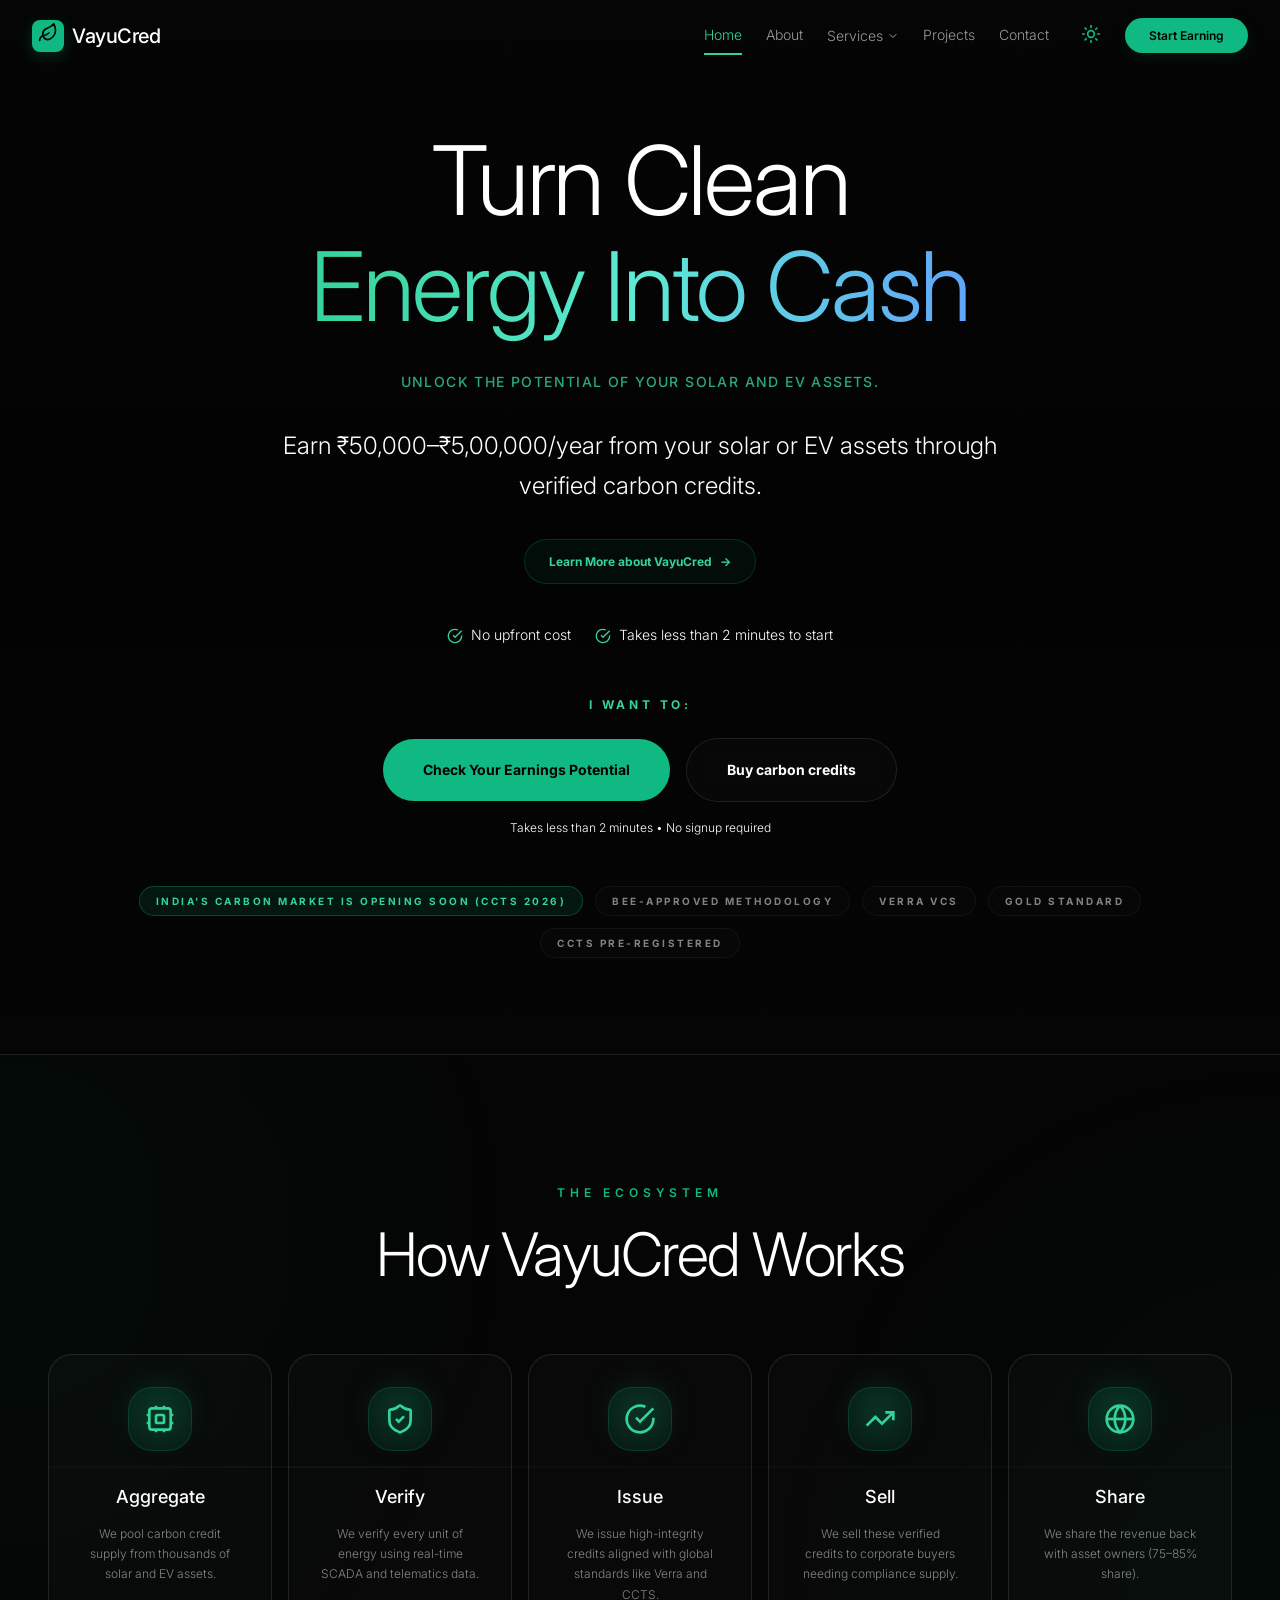
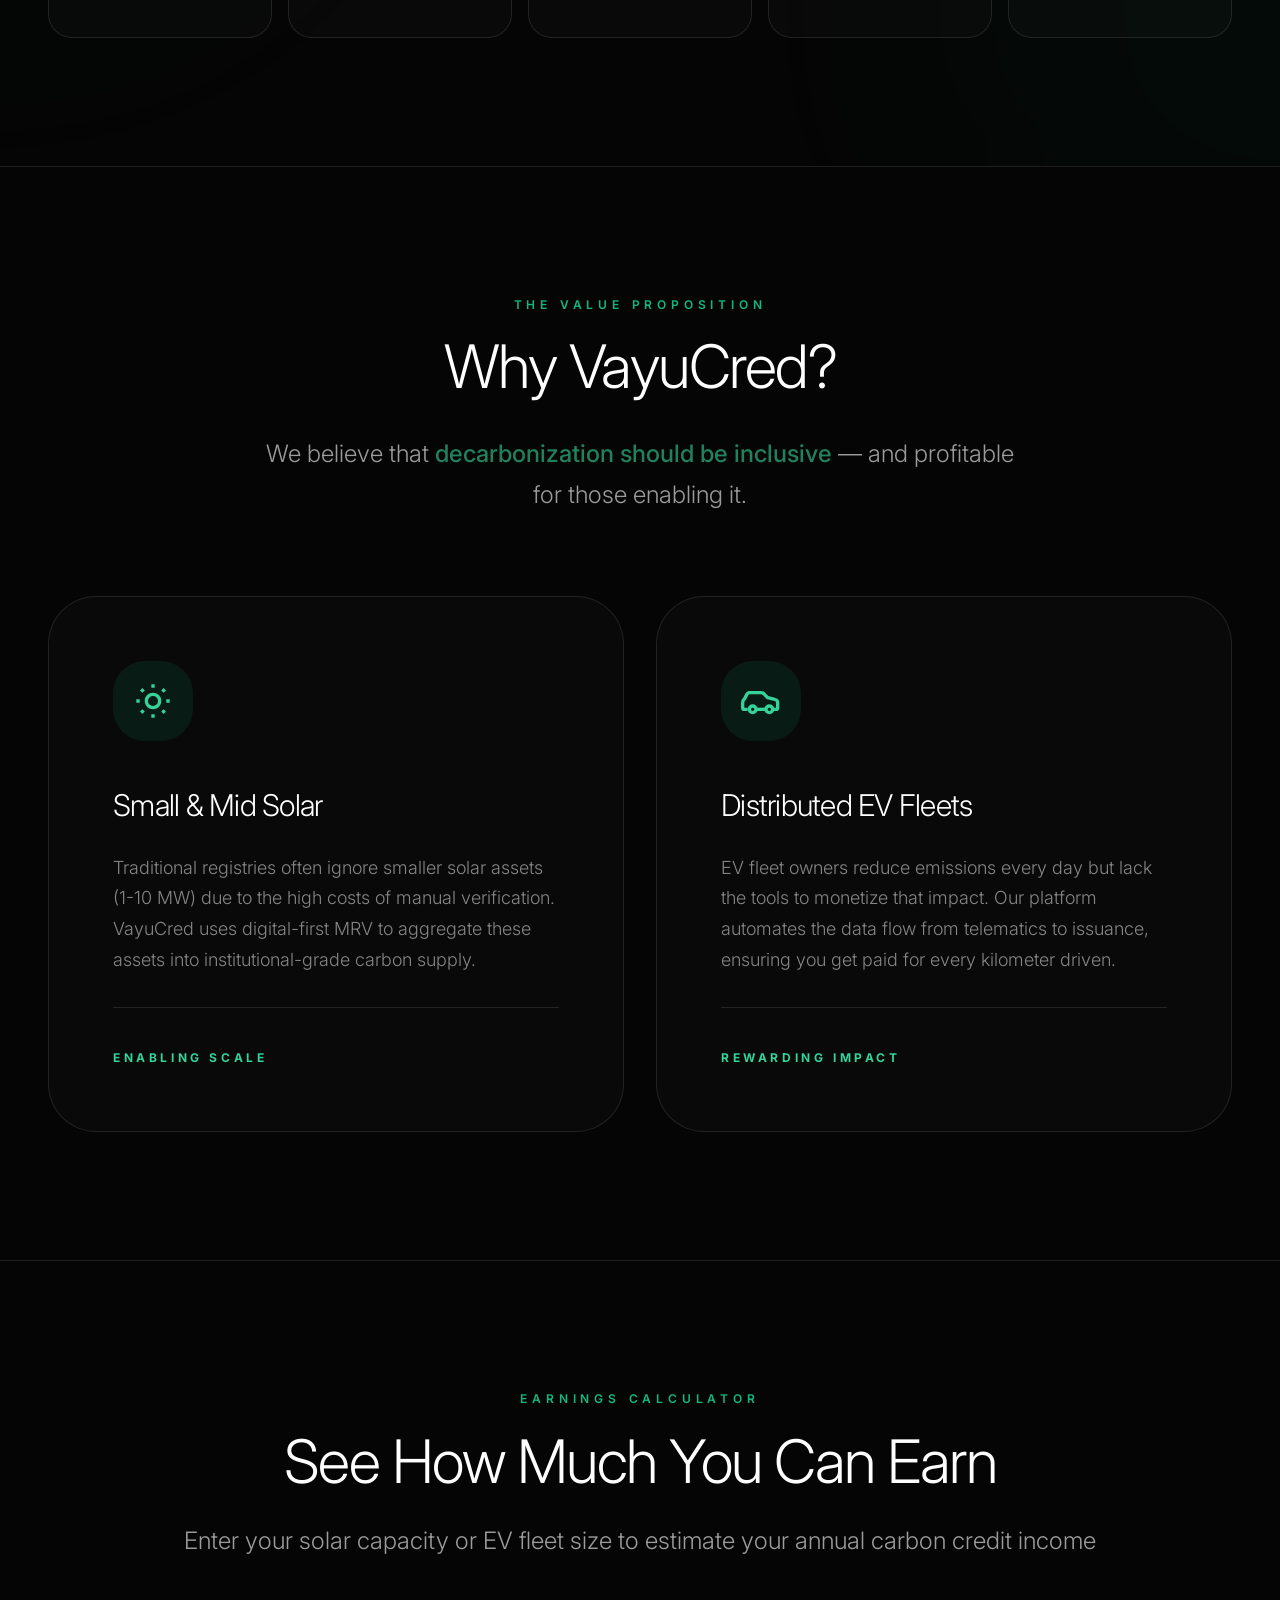
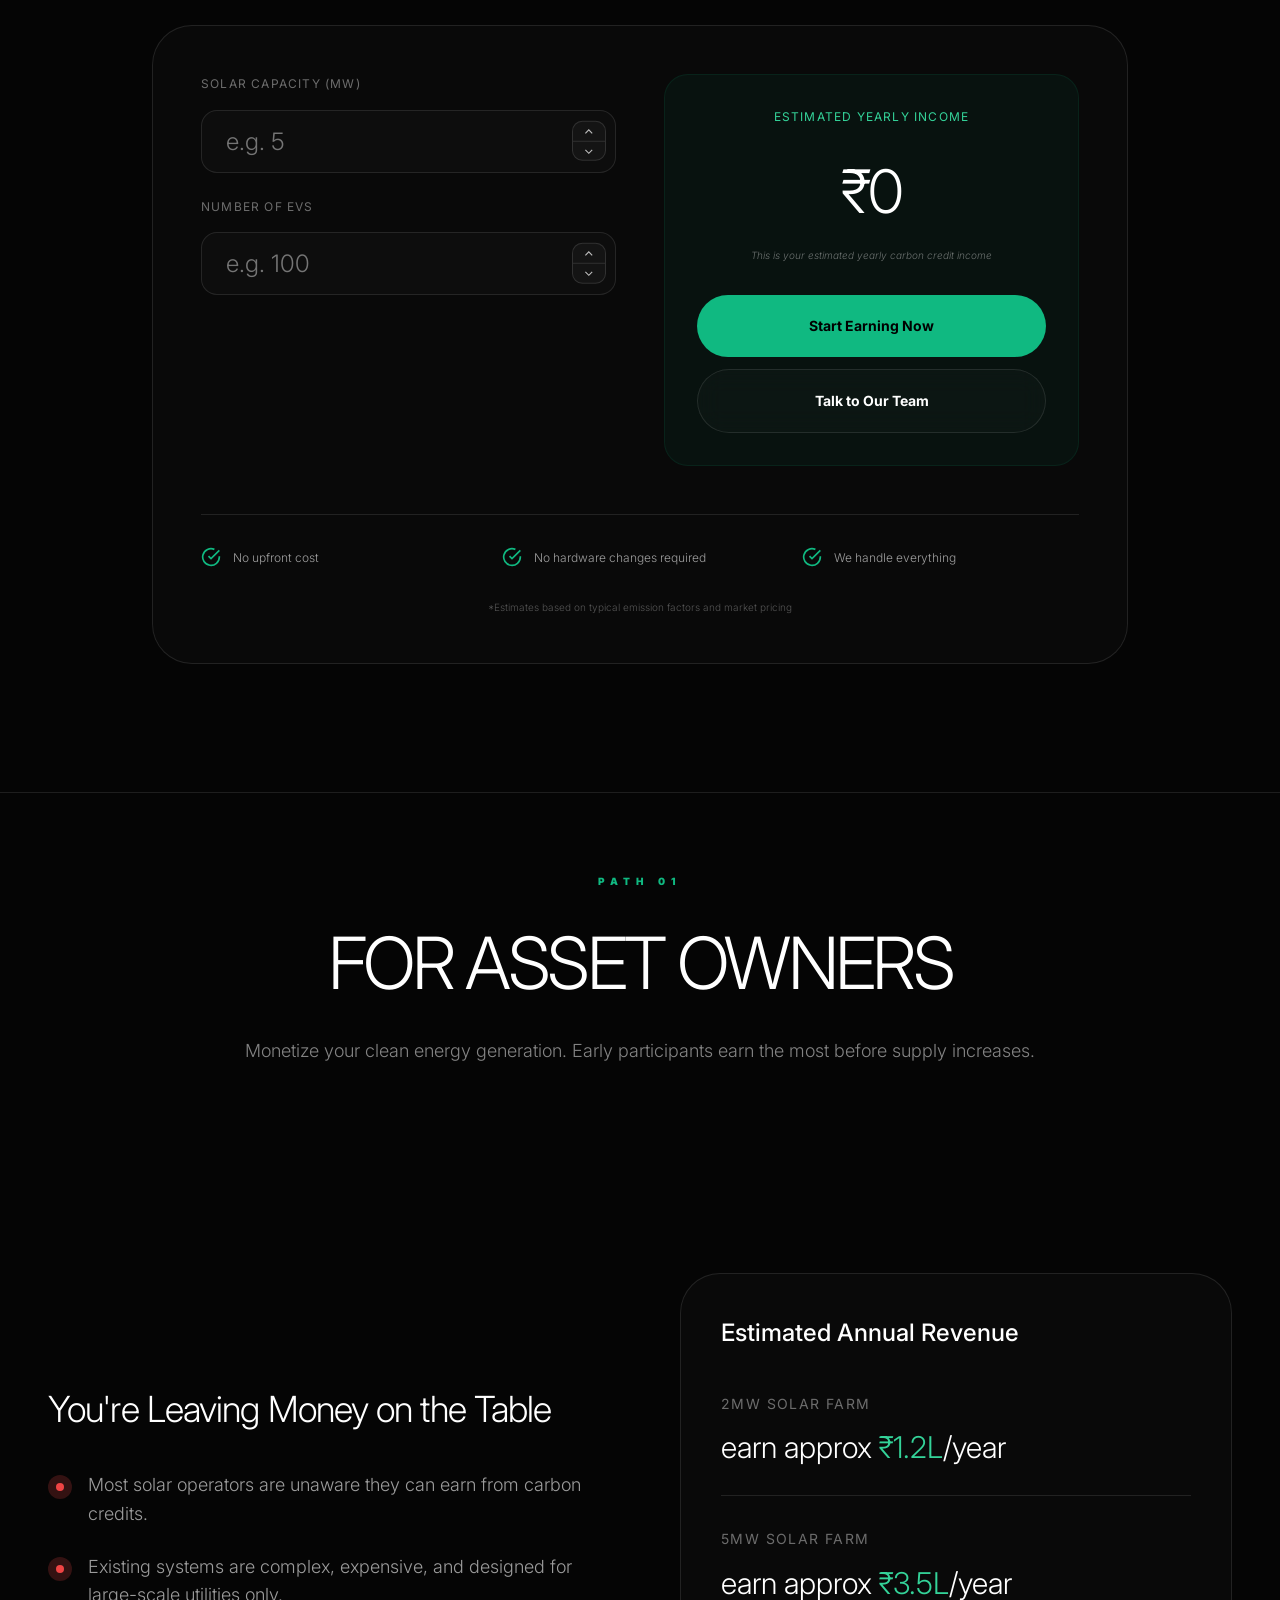
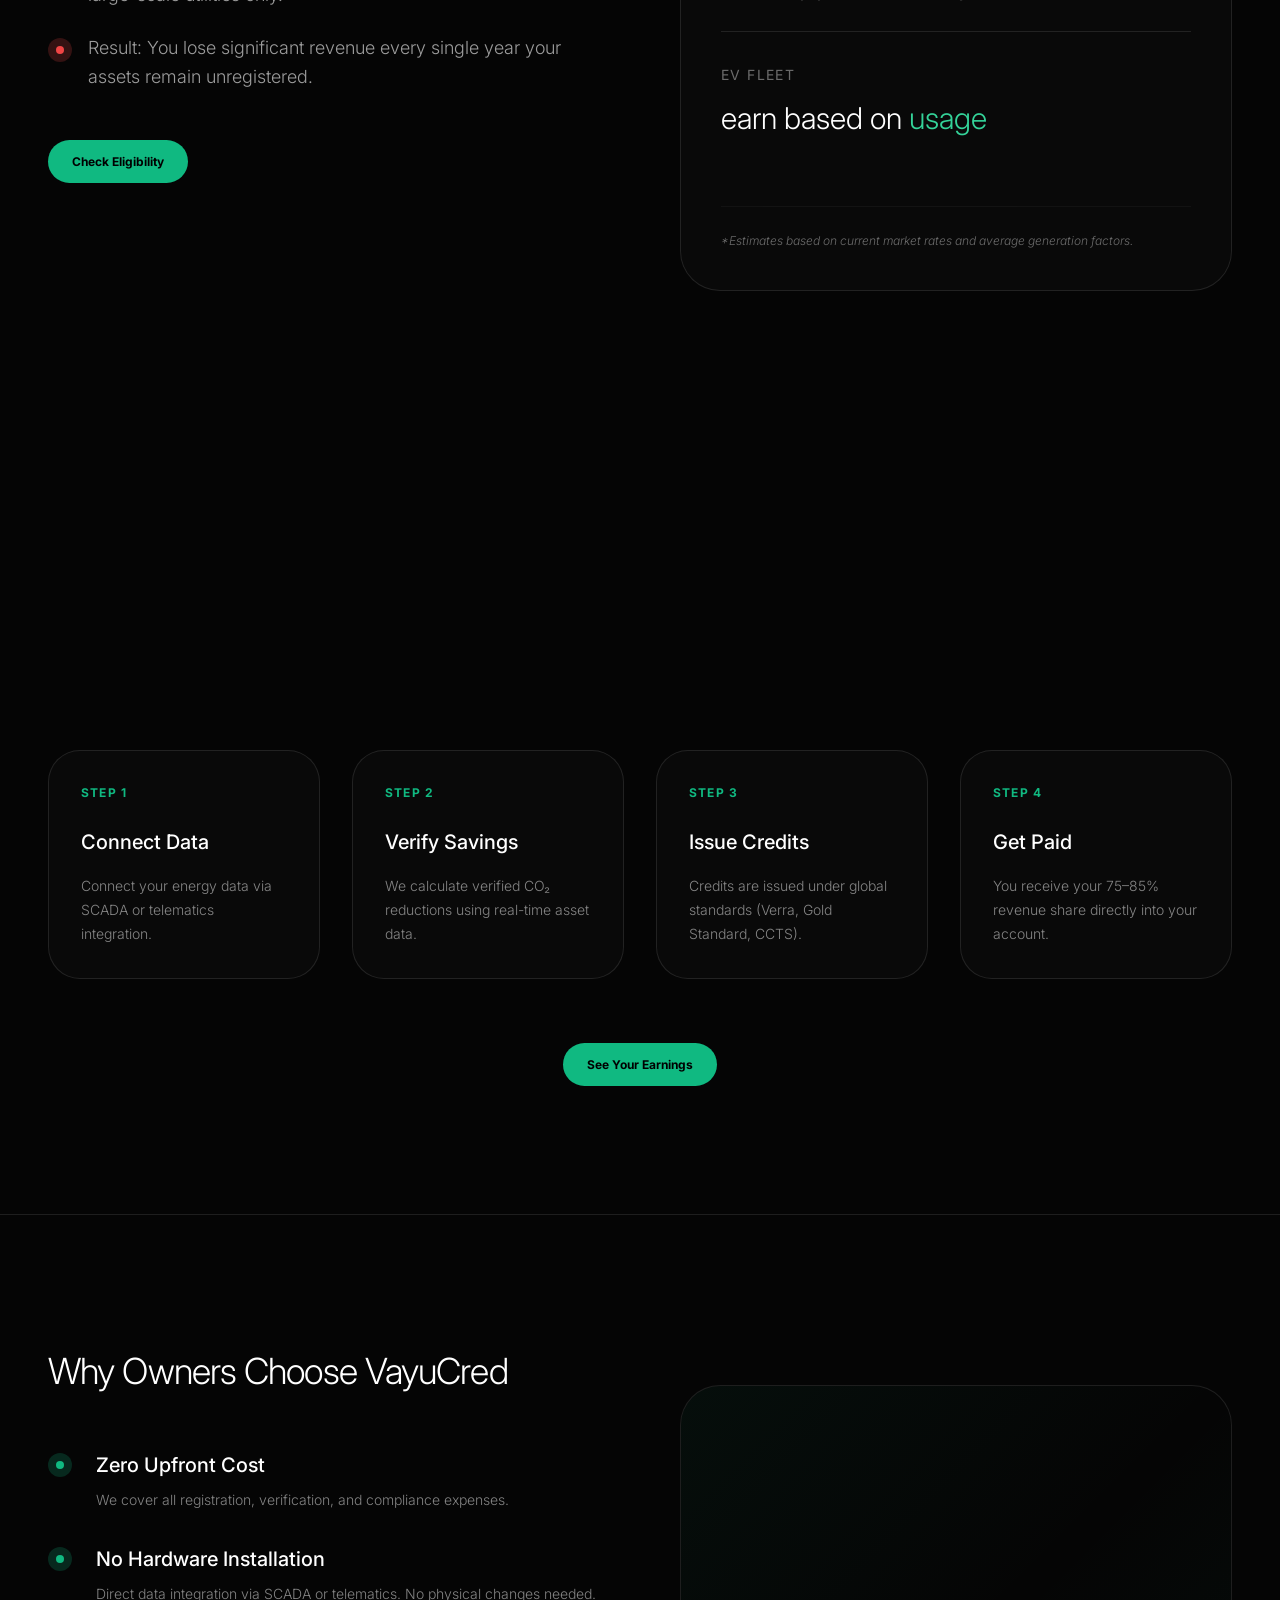
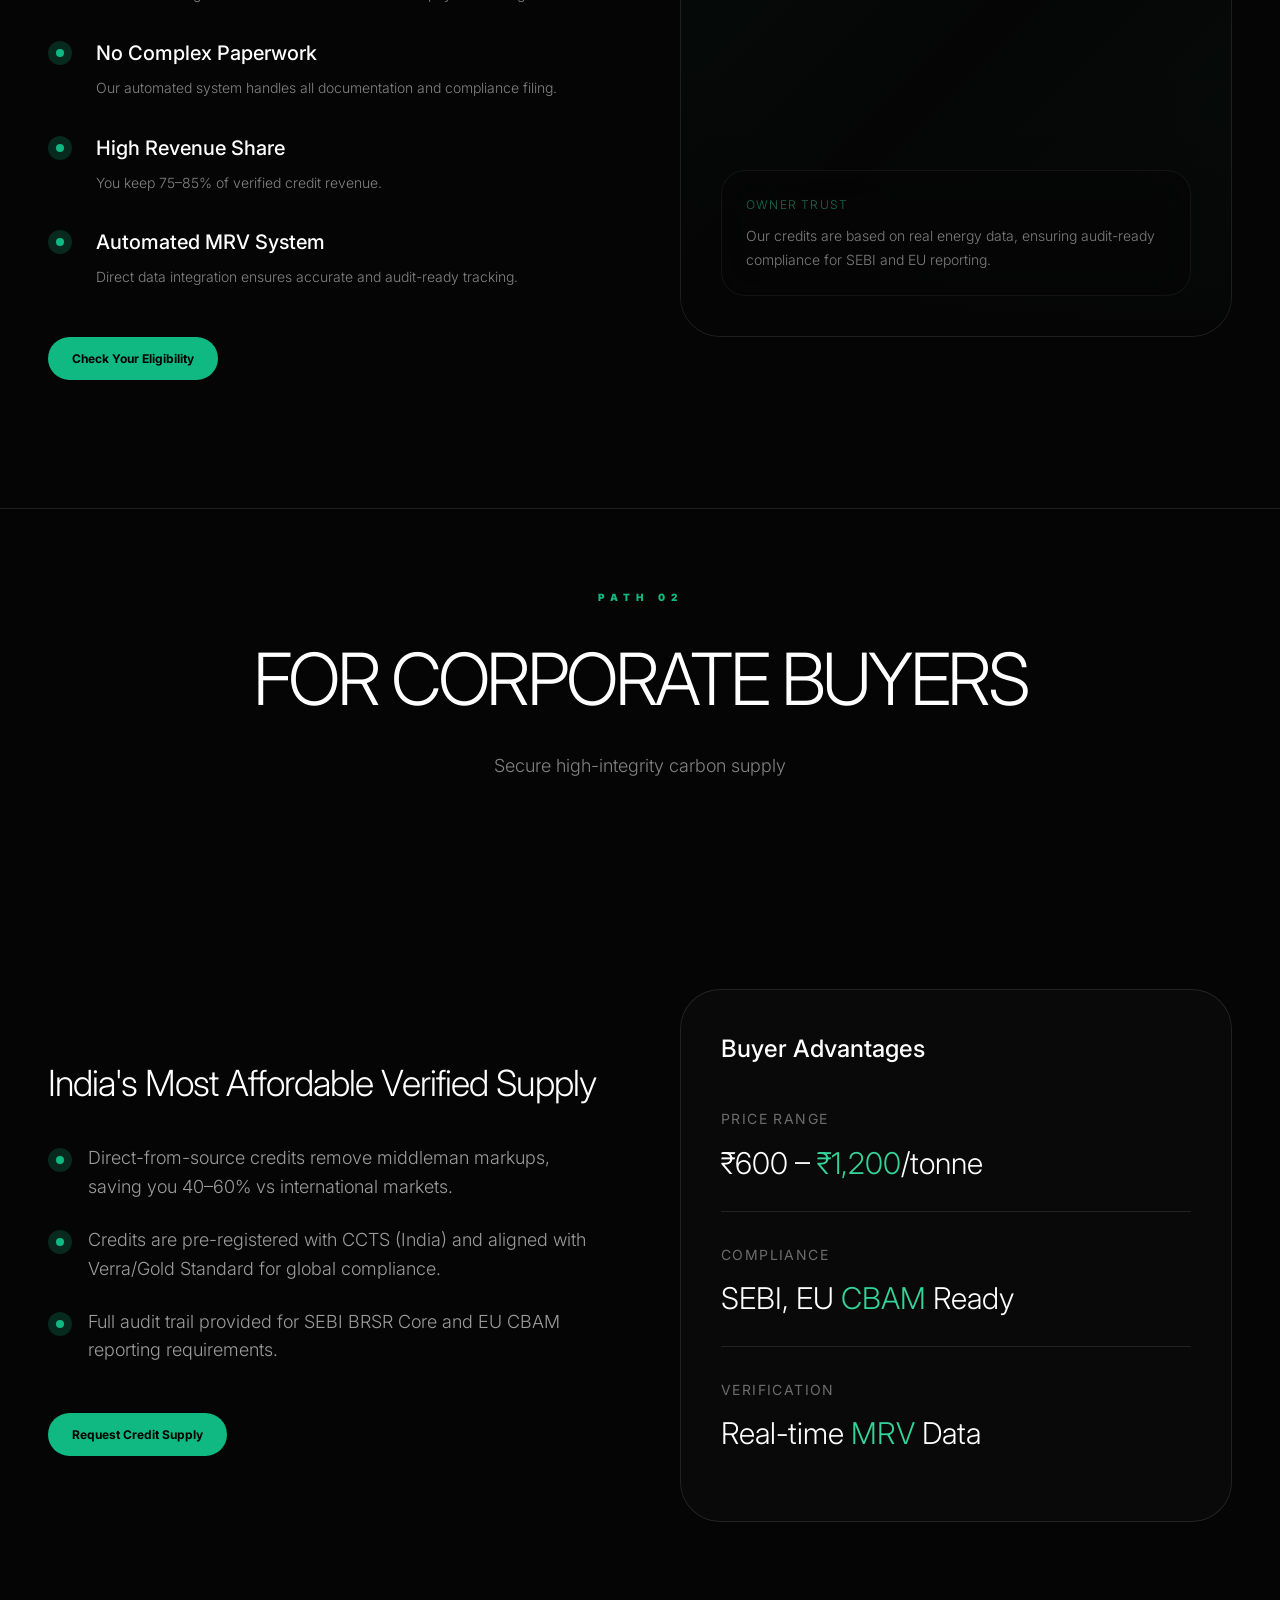
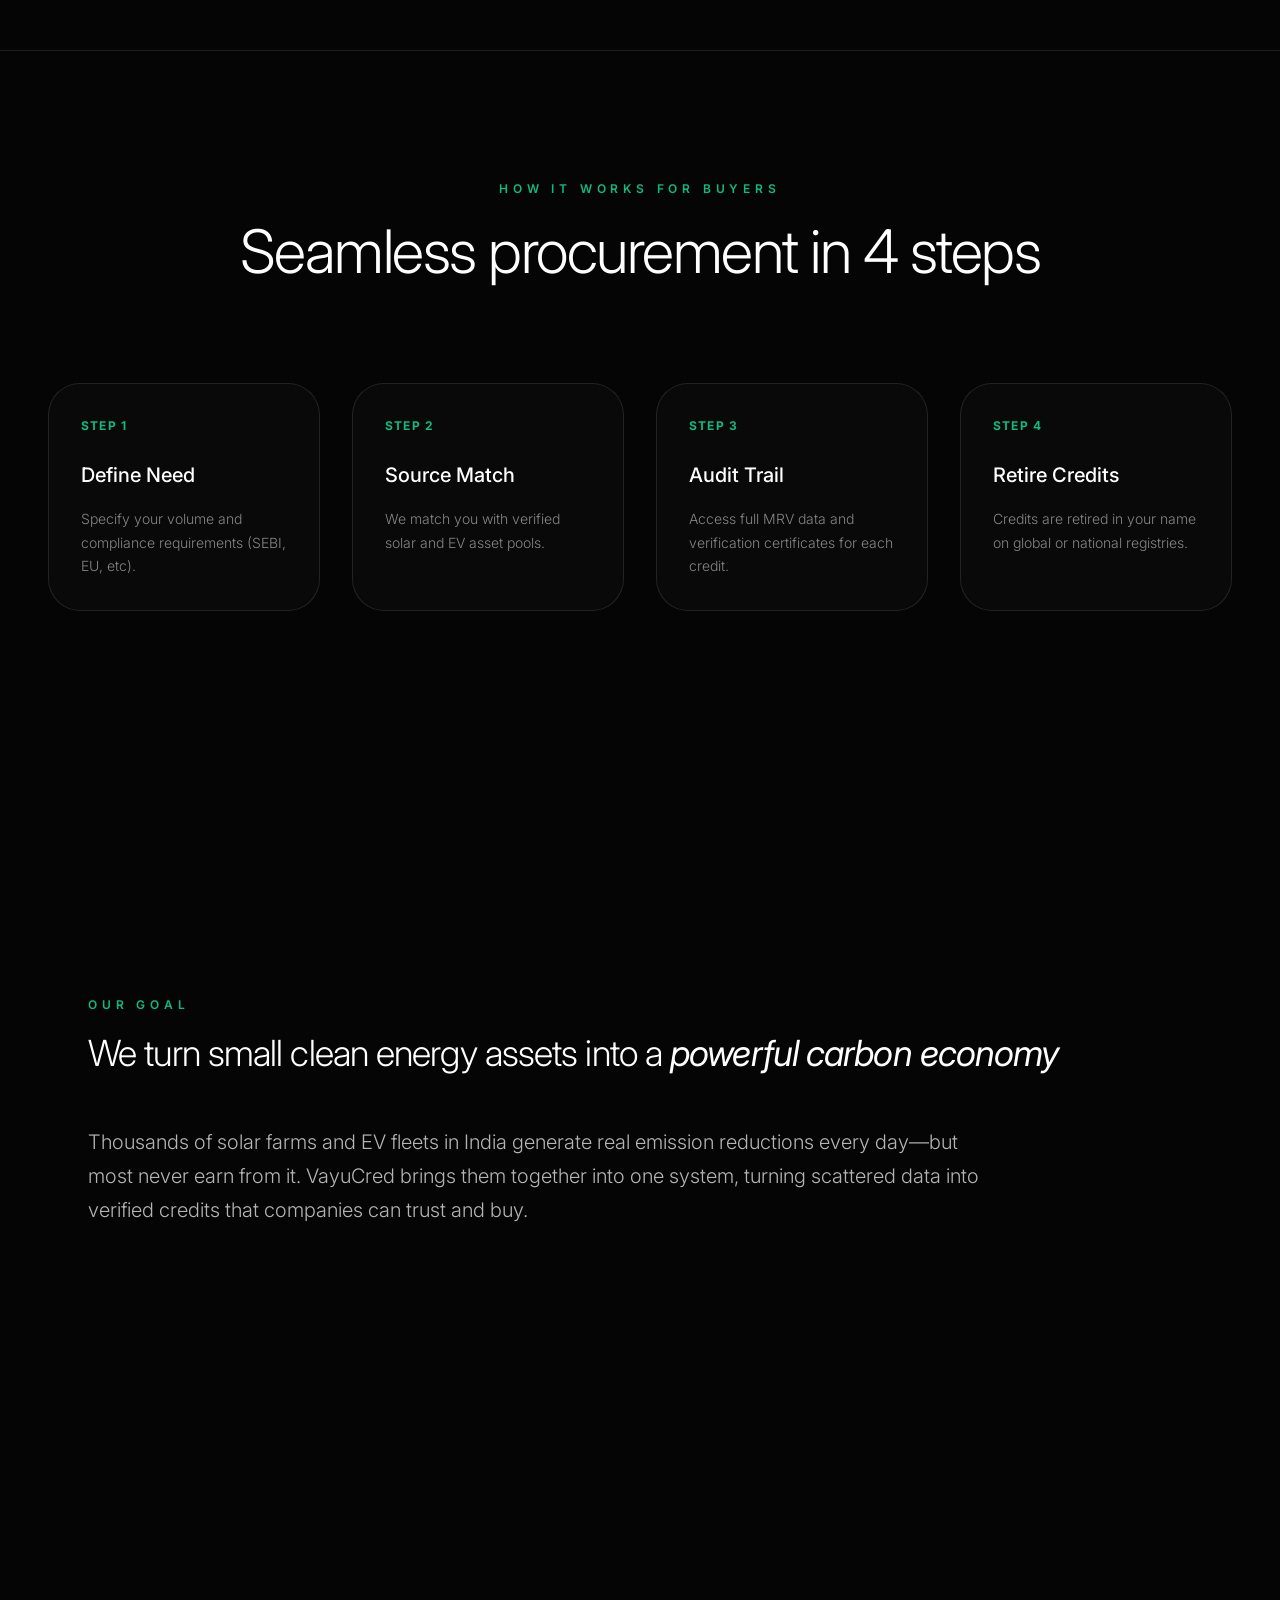
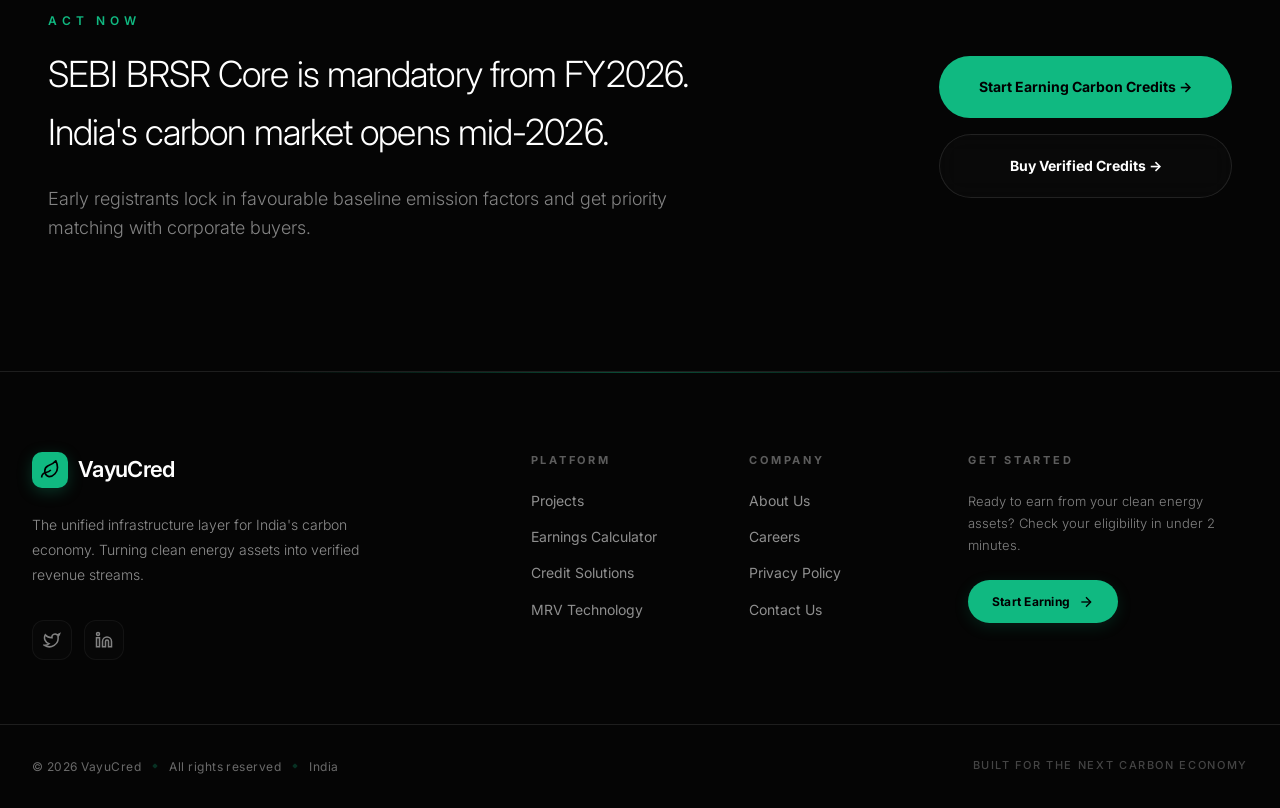
==== commit 8ee649d6: "Url changes" ====
--- a/index.html
+++ b/index.html
@@ -5,8 +5,1112 @@
   <meta name="viewport" content="width=device-width, initial-scale=1.0">
   <title>VayuCred – Turn Clean Energy Into Cash</title>
   <meta name="description" content="Earn ₹50,000–₹5,00,000/year from your solar or EV assets through verified carbon credits. India's digital MRV platform.">
-  <link rel="stylesheet" href="css/global.css">
-  <link rel="stylesheet" href="css/home.css">
+  <style>
+  /* ===== Google Fonts ===== */
+  @import url('https://fonts.googleapis.com/css2?family=Inter:wght@100;200;300;400;500;600;700;800;900&display=swap');
+
+  /* ===== CSS Custom Properties (Design Tokens) ===== */
+  :root {
+    --bg-primary: #050505;
+    --text-primary: #ffffff;
+    --text-muted: rgba(255, 255, 255, 0.4);
+    --border-color: rgba(255, 255, 255, 0.1);
+    --card-bg: rgba(255, 255, 255, 0.02);
+    --emerald-300: #6ee7b7;
+    --emerald-400: #34d399;
+    --emerald-500: #10b981;
+    --emerald-600: #059669;
+    --emerald-700: #047857;
+    --teal-300: #5eead4;
+    --blue-400: #60a5fa;
+    --blue-500: #3b82f6;
+    --blue-600: #2563eb;
+    --red-400: #f87171;
+    --red-500: #ef4444;
+    --amber-400: #fbbf24;
+    --font-sans: "Inter", ui-sans-serif, system-ui, -apple-system, sans-serif;
+  }
+
+  html.light {
+    --bg-primary: #ffffff;
+    --text-primary: #050505;
+    --text-muted: rgba(0, 0, 0, 0.5);
+    --border-color: rgba(0, 0, 0, 0.12);
+    --card-bg: rgba(0, 0, 0, 0.03);
+    --shadow-color: rgba(0, 0, 0, 0.08);
+  }
+
+  /* ===== Light Mode Global Overrides ===== */
+  /* Boost muted text contrast on light backgrounds */
+  html.light .hero-desc,
+  html.light .hero-note,
+  html.light .section-subtitle,
+  html.light .footer-brand p,
+  html.light .footer-link,
+  html.light .contact-desc,
+  html.light .apply-hero p { opacity: 0.7 !important; }
+
+  html.light .section-label,
+  html.light .footer-heading,
+  html.light .form-label,
+  html.light .contact-label,
+  html.light .field label { opacity: 0.6 !important; }
+
+  /* Ensure SVG icons using currentColor are visible */
+  html.light svg[stroke="currentColor"] { color: var(--text-primary); }
+
+  /* Cards get subtle shadow in light mode for depth */
+  html.light .card,
+  html.light .step-card,
+  html.light .value-card,
+  html.light .calc-wrap,
+  html.light .revenue-card,
+  html.light .step-box,
+  html.light .faq-item,
+  html.light .about-stat-card,
+  html.light .about-how-card,
+  html.light .registry-item,
+  html.light .contact-form-card {
+    box-shadow: 0 2px 16px var(--shadow-color);
+  }
+
+  html.light .card:hover,
+  html.light .step-card:hover,
+  html.light .step-box:hover { box-shadow: 0 8px 32px rgba(0,0,0,0.1); }
+
+  /* Nav CTA stays dark on light bg */
+  html.light .nav-cta { background: var(--emerald-600); color: #fff; }
+  html.light .nav-cta:hover { background: var(--emerald-500); }
+
+  /* Mobile drawer light */
+  html.light .mobile-drawer { box-shadow: 20px 0 60px -15px rgba(0,0,0,0.1); }
+  html.light .mobile-cta { color: #fff; }
+
+  /* Social links in light mode */
+  html.light .social-link { opacity: 0.7; }
+  html.light .social-link:hover { opacity: 1; }
+
+  /* Scroll to top button */
+  html.light .scroll-top-btn { box-shadow: 0 4px 16px rgba(0,0,0,0.1); }
+  html.light .scroll-top-btn:hover { color: #fff; }
+
+  /* Badge text more visible */
+  html.light .badge-default { opacity: 0.7; }
+
+  /* Form inputs */
+  html.light .form-input,
+  html.light .form-input-sm,
+  html.light .form-textarea { background: rgba(0,0,0,0.02); border-color: rgba(0,0,0,0.15); }
+  html.light .form-input:focus,
+  html.light .form-textarea:focus { border-color: var(--emerald-500); }
+
+  /* ===== Reset & Base ===== */
+  *, *::before, *::after { box-sizing: border-box; margin: 0; padding: 0; }
+
+  html { scroll-behavior: smooth; }
+  [id] { scroll-margin-top: 120px; }
+
+  body {
+    font-family: var(--font-sans);
+    background: var(--bg-primary);
+    color: var(--text-primary);
+    -webkit-font-smoothing: antialiased;
+    -moz-osx-font-smoothing: grayscale;
+    transition: background-color 0.3s, color 0.3s;
+    line-height: 1.6;
+  }
+
+  a { color: inherit; text-decoration: none; }
+  img { max-width: 100%; display: block; }
+  button { cursor: pointer; font-family: inherit; border: none; background: none; }
+  input, textarea, select { font-family: inherit; }
+  ul, ol { list-style: none; }
+
+  ::selection { background: rgba(16, 185, 129, 0.3); }
+
+  :focus-visible {
+    outline: none;
+    box-shadow: 0 0 0 2px var(--emerald-500), 0 0 0 4px var(--bg-primary);
+  }
+
+  /* ===== Utility Classes ===== */
+  .container { max-width: 1280px; margin: 0 auto; padding: 0 1.5rem; }
+  .container-sm { max-width: 768px; margin: 0 auto; padding: 0 1.5rem; }
+  .container-md { max-width: 1024px; margin: 0 auto; padding: 0 1.5rem; }
+
+  .sr-only {
+    position: absolute; width: 1px; height: 1px; padding: 0; margin: -1px;
+    overflow: hidden; clip: rect(0,0,0,0); white-space: nowrap; border: 0;
+  }
+
+  .text-gradient {
+    background: linear-gradient(to right, var(--emerald-400), var(--teal-300), var(--blue-400));
+    -webkit-background-clip: text; background-clip: text; color: transparent;
+  }
+
+  .bg-vayu { background: var(--bg-primary); }
+  .text-vayu { color: var(--text-primary); }
+  .bg-card { background: var(--card-bg); }
+  .border-vayu { border-color: var(--border-color); }
+  .text-emerald { color: var(--emerald-400); }
+
+  /* ===== Navigation ===== */
+  .nav {
+    position: fixed; top: 0; left: 0; width: 100%; z-index: 50;
+    padding: 1rem 2rem; display: flex; justify-content: space-between; align-items: center;
+    transition: all 0.3s; border-bottom: 1px solid transparent;
+  }
+  .nav.scrolled {
+    background: rgba(5,5,5,0.8); backdrop-filter: blur(20px);
+    border-bottom-color: var(--border-color);
+    box-shadow: 0 4px 30px rgba(0,0,0,0.3);
+  }
+  html.light .nav.scrolled { background: rgba(255,255,255,0.9); box-shadow: 0 2px 20px rgba(0,0,0,0.08); }
+
+  .nav-logo { display: flex; align-items: center; gap: 0.5rem; font-size: 1.25rem; font-weight: 500; letter-spacing: -0.025em; }
+  .nav-logo-icon {
+    width: 2rem; height: 2rem; border-radius: 0.5rem; background: var(--emerald-500);
+    display: flex; align-items: center; justify-content: center;
+    transition: transform 0.3s; box-shadow: 0 4px 15px rgba(16,185,129,0.2);
+  }
+  .nav-logo:hover .nav-logo-icon { transform: rotate(12deg); }
+  .nav-logo:hover span { color: var(--emerald-400); }
+  .nav-logo span { transition: color 0.3s; }
+
+  .nav-links { display: none; gap: 1.5rem; font-size: 0.875rem; font-weight: 300; align-items: center; }
+  @media (min-width: 768px) { .nav-links { display: flex; } }
+
+  .nav-link {
+    opacity: 0.6; transition: all 0.3s; padding: 0.5rem 0; position: relative;
+    display: flex; align-items: center; gap: 0.25rem; background: none; border: none;
+    color: var(--text-primary); font-size: 0.875rem; font-weight: 300;
+  }
+  .nav-link:hover, .nav-link.active { opacity: 1; }
+  .nav-link.active::after {
+    content: ''; position: absolute; bottom: 0; left: 0; width: 100%;
+    height: 2px; background: var(--emerald-400);
+  }
+  .nav-link.active { color: var(--emerald-400); }
+
+  .nav-dropdown { position: relative; }
+  .nav-dropdown-menu {
+    position: absolute; top: 100%; left: 0; padding-top: 0.5rem;
+    opacity: 0; visibility: hidden; transform: translateY(10px);
+    transition: all 0.2s;
+  }
+  .nav-dropdown:hover .nav-dropdown-menu,
+  .nav-dropdown:focus-within .nav-dropdown-menu {
+    opacity: 1; visibility: visible; transform: translateY(0);
+  }
+  .nav-dropdown-inner {
+    background: rgba(5,5,5,0.9); backdrop-filter: blur(20px);
+    border: 1px solid var(--border-color); border-radius: 1rem;
+    padding: 0.5rem; min-width: 200px; box-shadow: 0 20px 50px rgba(0,0,0,0.5);
+  }
+  html.light .nav-dropdown-inner { background: rgba(255,255,255,0.95); box-shadow: 0 10px 40px rgba(0,0,0,0.12); }
+  .nav-dropdown-item {
+    display: block; width: 100%; text-align: left; padding: 0.625rem 1rem;
+    font-size: 0.8125rem; font-weight: 300; opacity: 0.6; border-radius: 0.75rem;
+    transition: all 0.2s; color: var(--text-primary);
+  }
+  .nav-dropdown-item:hover { opacity: 1; color: var(--emerald-400); background: var(--card-bg); }
+
+  .nav-cta {
+    display: none; padding: 0.5rem 1.5rem; background: var(--emerald-500);
+    color: #000; border-radius: 9999px; font-weight: 600; font-size: 0.75rem;
+    transition: all 0.3s; box-shadow: 0 4px 15px rgba(16,185,129,0.1);
+  }
+  @media (min-width: 768px) { .nav-cta { display: block; } }
+  .nav-cta:hover { background: var(--emerald-400); }
+  .nav-cta:active { transform: scale(0.95); }
+
+  .nav-actions { display: flex; align-items: center; gap: 1rem; margin-left: auto; }
+
+  .theme-toggle {
+    padding: 0.5rem; border-radius: 9999px; transition: all 0.3s;
+    color: var(--emerald-500); background: none; border: none;
+  }
+  .theme-toggle:hover { background: var(--card-bg); }
+
+  .menu-toggle { display: block; padding: 0.5rem; border-radius: 9999px; transition: all 0.3s; }
+  @media (min-width: 768px) { .menu-toggle { display: none; } }
+  .menu-toggle:hover { background: var(--card-bg); }
+
+  /* ===== Mobile Menu ===== */
+  .mobile-overlay {
+    position: fixed; inset: 0; background: rgba(5,5,5,0.8); backdrop-filter: blur(4px);
+    z-index: 100; opacity: 0; visibility: hidden; transition: all 0.3s;
+  }
+  .mobile-overlay.open { opacity: 1; visibility: visible; }
+  html.light .mobile-overlay { background: rgba(0,0,0,0.3); }
+
+  .mobile-drawer {
+    position: fixed; top: 0; left: 0; height: 100%; width: 85%; max-width: 320px;
+    background: var(--bg-primary); border-right: 1px solid var(--border-color);
+    z-index: 101; display: flex; flex-direction: column;
+    box-shadow: 20px 0 60px -15px rgba(0,0,0,0.5);
+    transform: translateX(-100%); transition: transform 0.35s cubic-bezier(0.16,1,0.3,1);
+  }
+  .mobile-drawer.open { transform: translateX(0); }
+  @media (min-width: 768px) { .mobile-drawer { display: none; } .mobile-overlay { display: none; } }
+
+  .mobile-drawer-header {
+    padding: 1.5rem; display: flex; justify-content: space-between; align-items: center;
+    border-bottom: 1px solid var(--border-color);
+  }
+  .mobile-drawer-content { flex: 1; overflow-y: auto; padding: 1.5rem 1rem; }
+  .mobile-menu-item {
+    display: flex; align-items: center; gap: 0.875rem; padding: 0.875rem;
+    border-radius: 1rem; transition: all 0.2s; width: 100%; color: var(--text-primary);
+    font-weight: 500; font-size: 0.9375rem; letter-spacing: -0.01em;
+  }
+  .mobile-menu-item:hover { background: var(--card-bg); }
+  .mobile-menu-item svg { width: 1.25rem; height: 1.25rem; opacity: 0.4; }
+  .mobile-menu-item:hover svg { opacity: 1; color: var(--emerald-400); }
+  .mobile-menu-item span { opacity: 0.7; }
+  .mobile-menu-item:hover span { opacity: 1; }
+
+  .mobile-submenu-toggle {
+    display: flex; align-items: center; justify-content: space-between;
+    width: 100%; padding: 0.875rem; border-radius: 1rem; transition: all 0.2s;
+    color: var(--text-primary);
+  }
+  .mobile-submenu-toggle.expanded { background: rgba(16,185,129,0.1); color: var(--emerald-400); }
+
+  .mobile-submenu {
+    max-height: 0; overflow: hidden; transition: max-height 0.3s ease;
+    margin-left: 0.5rem;
+  }
+  .mobile-submenu.expanded { max-height: 500px; }
+  .mobile-submenu-inner {
+    background: var(--card-bg); border: 1px solid var(--border-color);
+    border-radius: 1rem; padding: 0.5rem; margin-top: 0.5rem;
+  }
+  .mobile-submenu-link {
+    display: block; padding: 0.625rem 1rem; font-size: 0.8125rem; font-weight: 300;
+    opacity: 0.5; border-radius: 0.75rem; transition: all 0.2s; color: var(--text-primary);
+  }
+  .mobile-submenu-link:hover { opacity: 1; color: var(--emerald-400); background: rgba(16,185,129,0.05); }
+
+  .mobile-drawer-footer {
+    padding: 1.5rem; border-top: 1px solid var(--border-color);
+  }
+  .mobile-cta {
+    display: flex; align-items: center; justify-content: center; width: 100%;
+    padding: 1rem; background: var(--emerald-500); color: #000; border-radius: 1rem;
+    font-weight: 600; font-size: 0.875rem; transition: all 0.3s;
+    box-shadow: 0 4px 15px rgba(16,185,129,0.1);
+  }
+  .mobile-cta:hover { background: var(--emerald-400); }
+
+  /* ===== Footer ===== */
+  .footer {
+    padding: 0; border-top: 1px solid var(--border-color);
+    background: var(--bg-primary); position: relative; overflow: hidden;
+  }
+
+  /* Subtle gradient glow behind footer for depth */
+  .footer::before {
+    content: ''; position: absolute; top: 0; left: 50%; transform: translateX(-50%);
+    width: 60%; height: 1px;
+    background: linear-gradient(to right, transparent, var(--emerald-500), transparent);
+    opacity: 0.4;
+  }
+
+  /* --- Top Section: Main Grid --- */
+  .footer-main {
+    max-width: 1280px; margin: 0 auto; padding: 5rem 2rem 4rem;
+    display: grid; grid-template-columns: 1fr; gap: 3rem;
+  }
+  @media (min-width: 768px) {
+    .footer-main { grid-template-columns: 2.5fr 1fr 1fr 1.5fr; gap: 2rem; }
+  }
+
+  /* Brand Column */
+  .footer-brand {}
+  .footer-brand-logo {
+    display: flex; align-items: center; gap: 0.625rem;
+    margin-bottom: 1.5rem;
+  }
+  .footer-brand-icon {
+    width: 2.25rem; height: 2.25rem; border-radius: 0.625rem;
+    background: var(--emerald-500); display: flex; align-items: center; justify-content: center;
+    box-shadow: 0 4px 15px rgba(16,185,129,0.25); transition: transform 0.3s;
+  }
+  .footer-brand-logo:hover .footer-brand-icon { transform: rotate(12deg); }
+  .footer-brand-icon svg { width: 1.25rem; height: 1.25rem; color: #000; }
+
+  .footer-brand-name {
+    font-size: 1.375rem; font-weight: 600; letter-spacing: -0.03em;
+    color: var(--text-primary);
+  }
+
+  .footer-brand-desc {
+    font-size: 0.875rem; font-weight: 300; line-height: 1.8;
+    opacity: 0.55; max-width: 22rem; margin-bottom: 2rem;
+  }
+  html.light .footer-brand-desc { opacity: 0.65; }
+
+  /* Social Icons Row */
+  .footer-socials {
+    display: flex; align-items: center; gap: 0.75rem;
+  }
+  .footer-social-link {
+    width: 2.5rem; height: 2.5rem; border-radius: 0.75rem;
+    display: flex; align-items: center; justify-content: center;
+    background: var(--card-bg); border: 1px solid var(--border-color);
+    color: var(--text-primary); opacity: 0.5;
+    transition: all 0.3s cubic-bezier(0.34,1.56,0.64,1);
+  }
+  .footer-social-link:hover {
+    opacity: 1; transform: translateY(-3px) scale(1.05);
+    box-shadow: 0 8px 24px rgba(16,185,129,0.2);
+  }
+
+  /* Twitter/X icon hover — VayuCred teal */
+  .footer-social-link[aria-label="Twitter"]:hover,
+  .footer-social-link[aria-label="X"]:hover {
+    background: rgba(16,185,129,0.12); border-color: var(--emerald-400);
+    color: var(--emerald-400);
+  }
+
+  /* LinkedIn icon hover — VayuCred blue accent */
+  .footer-social-link[aria-label="LinkedIn"]:hover {
+    background: rgba(96,165,250,0.12); border-color: var(--blue-400);
+    color: var(--blue-400);
+  }
+
+  .footer-social-link svg { width: 1.125rem; height: 1.125rem; }
+
+  /* Light mode social adjustments */
+  html.light .footer-social-link {
+    opacity: 0.6; box-shadow: 0 1px 4px rgba(0,0,0,0.06);
+  }
+  html.light .footer-social-link:hover { opacity: 1; }
+
+  /* Link Columns */
+  .footer-col {}
+  .footer-heading {
+    font-size: 0.6875rem; text-transform: uppercase; letter-spacing: 0.25em;
+    font-weight: 700; margin-bottom: 1.25rem; opacity: 0.35;
+    color: var(--text-primary);
+  }
+  html.light .footer-heading { opacity: 0.5; }
+
+  .footer-links { display: flex; flex-direction: column; gap: 0.875rem; }
+  .footer-link {
+    font-size: 0.875rem; font-weight: 400; opacity: 0.55;
+    transition: all 0.25s; position: relative; display: inline-block; width: fit-content;
+    color: var(--text-primary);
+  }
+  .footer-link::after {
+    content: ''; position: absolute; bottom: -2px; left: 0;
+    width: 0; height: 1px; background: var(--emerald-400);
+    transition: width 0.3s cubic-bezier(0.34,1.56,0.64,1);
+  }
+  .footer-link:hover { opacity: 1; color: var(--emerald-400); }
+  .footer-link:hover::after { width: 100%; }
+
+  html.light .footer-link { opacity: 0.65; }
+  html.light .footer-link:hover { opacity: 1; }
+
+  /* Newsletter / CTA Column */
+  .footer-cta-col {}
+  .footer-cta-title {
+    font-size: 0.6875rem; text-transform: uppercase; letter-spacing: 0.25em;
+    font-weight: 700; margin-bottom: 1.25rem; opacity: 0.35;
+    color: var(--text-primary);
+  }
+  html.light .footer-cta-title { opacity: 0.5; }
+
+  .footer-cta-text {
+    font-size: 0.8125rem; font-weight: 300; opacity: 0.5;
+    line-height: 1.7; margin-bottom: 1.5rem;
+  }
+  html.light .footer-cta-text { opacity: 0.6; }
+
+  .footer-cta-btn {
+    display: inline-flex; align-items: center; gap: 0.5rem;
+    padding: 0.75rem 1.5rem; border-radius: 9999px;
+    background: var(--emerald-500); color: #000;
+    font-weight: 700; font-size: 0.75rem; letter-spacing: 0.02em;
+    transition: all 0.3s; border: none;
+    box-shadow: 0 4px 15px rgba(16,185,129,0.15);
+  }
+  .footer-cta-btn:hover {
+    background: var(--emerald-400);
+    box-shadow: 0 8px 25px rgba(16,185,129,0.25);
+    transform: translateY(-1px);
+  }
+  .footer-cta-btn:active { transform: scale(0.97) translateY(0); }
+  .footer-cta-btn svg { width: 1rem; height: 1rem; }
+
+  html.light .footer-cta-btn { color: #fff; background: var(--emerald-600); }
+  html.light .footer-cta-btn:hover { background: var(--emerald-500); }
+
+  /* --- Bottom Bar: Copyright --- */
+  .footer-bottom-bar {
+    max-width: 1280px; margin: 0 auto;
+    padding: 2rem 2rem; border-top: 1px solid var(--border-color);
+    display: flex; flex-direction: column; gap: 1rem;
+    align-items: center; justify-content: space-between;
+  }
+  @media (min-width: 768px) { .footer-bottom-bar { flex-direction: row; } }
+
+  .footer-copyright {
+    display: flex; align-items: center; gap: 0.75rem;
+    font-size: 0.75rem; font-weight: 400; letter-spacing: 0.04em;
+    opacity: 0.4; color: var(--text-primary);
+  }
+  html.light .footer-copyright { opacity: 0.5; }
+
+  /* Decorative diamond separator between copyright items */
+  .footer-dot {
+    width: 4px; height: 4px; border-radius: 1px; transform: rotate(45deg);
+    background: var(--emerald-500); opacity: 0.6; flex-shrink: 0;
+  }
+
+  .footer-tagline {
+    font-size: 0.6875rem; font-weight: 500; letter-spacing: 0.15em;
+    text-transform: uppercase; opacity: 0.25; color: var(--text-primary);
+  }
+  html.light .footer-tagline { opacity: 0.35; }
+
+  /* ===== Scroll to Top ===== */
+  .scroll-top-btn {
+    position: fixed; bottom: 2rem; right: 2rem; z-index: 40;
+    width: 3rem; height: 3rem; border-radius: 9999px;
+    background: var(--card-bg); border: 1px solid var(--border-color);
+    backdrop-filter: blur(12px); display: flex; align-items: center; justify-content: center;
+    opacity: 0; visibility: hidden; transform: translateY(20px);
+    transition: all 0.3s; color: var(--emerald-400);
+    box-shadow: 0 8px 32px rgba(0,0,0,0.2);
+  }
+  .scroll-top-btn.visible { opacity: 1; visibility: visible; transform: translateY(0); }
+  .scroll-top-btn:hover {
+    background: var(--emerald-500); color: #000;
+    box-shadow: 0 8px 32px rgba(16,185,129,0.3);
+  }
+
+  /* ===== Common Components ===== */
+  .section { padding: 8rem 1.5rem; }
+  .section-border { border-top: 1px solid var(--border-color); }
+
+  .badge {
+    display: inline-block; padding: 0.375rem 1rem; border-radius: 9999px;
+    font-size: 0.625rem; text-transform: uppercase; letter-spacing: 0.25em; font-weight: 700;
+  }
+  .badge-emerald { background: rgba(16,185,129,0.1); border: 1px solid rgba(16,185,129,0.3); color: var(--emerald-400); }
+  .badge-default { background: var(--card-bg); border: 1px solid var(--border-color); color: var(--text-primary); opacity: 0.5; }
+
+  .btn {
+    display: inline-flex; align-items: center; justify-content: center; gap: 0.5rem;
+    padding: 1.25rem 2.5rem; border-radius: 9999px; font-weight: 700;
+    font-size: 0.875rem; transition: all 0.3s; border: none;
+  }
+  .btn:active { transform: scale(0.95); }
+
+  .btn-primary { background: var(--emerald-500); color: #000; }
+  .btn-primary:hover { background: var(--emerald-400); }
+
+  .btn-secondary {
+    background: var(--card-bg); color: var(--text-primary);
+    border: 1px solid var(--border-color); backdrop-filter: blur(12px);
+  }
+  .btn-secondary:hover { opacity: 0.8; }
+
+  .btn-outline {
+    background: transparent; color: var(--emerald-400);
+    border: 1px solid rgba(16,185,129,0.2); background: rgba(16,185,129,0.05);
+  }
+  .btn-outline:hover { background: rgba(16,185,129,0.1); }
+
+  .btn-sm { padding: 0.75rem 1.5rem; font-size: 0.75rem; }
+  .btn-lg { padding: 1.25rem 2.5rem; font-size: 1rem; }
+  .btn-block { width: 100%; }
+
+  .card {
+    padding: 2rem; border-radius: 1.5rem;
+    background: var(--card-bg); border: 1px solid var(--border-color);
+    transition: all 0.3s;
+  }
+  .card-lg { padding: 2.5rem; border-radius: 3rem; }
+  .card:hover { border-color: rgba(16,185,129,0.2); }
+
+  .section-label {
+    font-size: 0.75rem; text-transform: uppercase; letter-spacing: 0.4em;
+    color: var(--emerald-500); font-weight: 600; margin-bottom: 1rem; display: block;
+  }
+  .section-title {
+    font-size: 2.25rem; font-weight: 300; letter-spacing: -0.025em; line-height: 1.2;
+  }
+  @media (min-width: 768px) { .section-title { font-size: 3.75rem; } }
+
+  .section-subtitle {
+    font-size: 1.125rem; font-weight: 300; opacity: 0.6; line-height: 1.7;
+  }
+  @media (min-width: 768px) { .section-subtitle { font-size: 1.5rem; } }
+
+  /* Input styles */
+  .form-label {
+    display: block; font-size: 0.75rem; text-transform: uppercase;
+    letter-spacing: 0.1em; opacity: 0.4; margin-bottom: 1rem;
+  }
+  .form-input {
+    width: 100%; background: var(--card-bg); border: 1px solid var(--border-color);
+    border-radius: 1rem; padding: 1rem 1.5rem; font-size: 1.5rem; font-weight: 300;
+    color: var(--text-primary); transition: all 0.3s;
+  }
+  .form-input:focus { outline: none; border-color: rgba(16,185,129,0.5); }
+  .form-input::placeholder { color: var(--text-muted); }
+
+  .form-input-sm {
+    width: 100%;
+    background: var(--card-bg);
+    border: 1px solid var(--border-color);
+    border-radius: 1rem;
+    padding: 1rem 1.5rem;
+    font-size: 1rem;
+    font-weight: 300;
+    color: var(--text-primary);
+    transition: all 0.3s;
+  }
+  .form-input-sm:focus { outline: none; border-color: rgba(16,185,129,0.5); }
+  .form-input-sm::placeholder { color: var(--text-muted); }
+
+  .form-textarea {
+    width: 100%; background: var(--card-bg); border: 1px solid var(--border-color);
+    border-radius: 1rem; padding: 1rem 1.5rem; font-weight: 300;
+    color: var(--text-primary); transition: all 0.3s; resize: none;
+  }
+  .form-textarea:focus { outline: none; border-color: rgba(16,185,129,0.5); }
+
+  .form-error { border-color: rgba(239,68,68,0.5) !important; background: rgba(239,68,68,0.05) !important; }
+  .form-success { border-color: rgba(16,185,129,0.5) !important; background: rgba(16,185,129,0.05) !important; }
+  .error-text { font-size: 0.625rem; color: var(--red-400); font-weight: 500; }
+
+  /* ===== Animations ===== */
+  @keyframes fadeInUp {
+    from { opacity: 0; transform: translateY(20px); }
+    to { opacity: 1; transform: translateY(0); }
+  }
+  @keyframes fadeIn {
+    from { opacity: 0; }
+    to { opacity: 1; }
+  }
+  @keyframes pulse-glow {
+    0%, 100% { opacity: 0.2; transform: scale(1); }
+    50% { opacity: 0.4; transform: scale(1.1); }
+  }
+  @keyframes float {
+    0%, 100% { transform: translateY(0); }
+    50% { transform: translateY(-4px); }
+  }
+  @keyframes shimmer {
+    0% { transform: translateX(-100%); }
+    100% { transform: translateX(200%); }
+  }
+  @keyframes breathe {
+    0%, 100% { opacity: 0.96; transform: scale(1); }
+    50% { opacity: 1; transform: scale(1.04); }
+  }
+
+  .animate-fade-in-up { animation: fadeInUp 0.8s cubic-bezier(0.21,0.47,0.32,0.98) forwards; }
+  .animate-fade-in { animation: fadeIn 0.8s ease forwards; }
+  .animate-float { animation: float 3s ease-in-out infinite; }
+  .animate-pulse-glow { animation: pulse-glow 8s ease-in-out infinite; }
+  .animate-breathe { animation: breathe 5s ease-in-out infinite; }
+  .animate-shimmer { animation: shimmer 6s linear infinite; }
+
+  .delay-100 { animation-delay: 0.1s; }
+  .delay-200 { animation-delay: 0.2s; }
+  .delay-300 { animation-delay: 0.3s; }
+  .delay-400 { animation-delay: 0.4s; }
+  .delay-500 { animation-delay: 0.5s; }
+
+  /* Intersection Observer fade-in */
+  .reveal { opacity: 0; transform: translateY(20px); transition: opacity 0.8s cubic-bezier(0.21,0.47,0.32,0.98), transform 0.8s cubic-bezier(0.21,0.47,0.32,0.98); }
+  .reveal.visible { opacity: 1; transform: translateY(0); }
+
+  /* Responsive Grid Helpers */
+  .grid-1 { display: grid; grid-template-columns: 1fr; gap: 2rem; }
+  .grid-2 { display: grid; grid-template-columns: 1fr; gap: 2rem; }
+  .grid-3 { display: grid; grid-template-columns: 1fr; gap: 2rem; }
+  .grid-4 { display: grid; grid-template-columns: 1fr; gap: 2rem; }
+  .grid-5 { display: grid; grid-template-columns: 1fr; gap: 1rem; }
+
+  @media (min-width: 768px) {
+    .grid-2 { grid-template-columns: repeat(2, 1fr); }
+    .grid-3 { grid-template-columns: repeat(3, 1fr); }
+    .grid-4 { grid-template-columns: repeat(4, 1fr); }
+    .grid-5 { grid-template-columns: repeat(5, 1fr); }
+  }
+
+  /* ===== SVG Icons (Lucide inline) ===== */
+  .icon { width: 1.25rem; height: 1.25rem; display: inline-block; vertical-align: middle; }
+  .icon-sm { width: 1rem; height: 1rem; }
+  .icon-lg { width: 1.5rem; height: 1.5rem; }
+  .icon-xl { width: 2rem; height: 2rem; }
+  .icon-2xl { width: 2.5rem; height: 2.5rem; }
+
+  /* Social link styles */
+  .social-link {
+    padding: 1rem; border-radius: 1rem; background: var(--card-bg);
+    border: 1px solid var(--border-color); opacity: 0.5; transition: all 0.3s;
+    display: flex; align-items: center; justify-content: center; color: var(--text-primary);
+  }
+  .social-link:hover {
+    opacity: 1; color: var(--emerald-400); border-color: rgba(16,185,129,0.3);
+    box-shadow: 0 0 20px rgba(16,185,129,0.1);
+  }
+  </style>
+  <style>
+  /* ===== Home Page Specific Styles ===== */
+
+  /* Hero Section */
+  .hero {
+    position: relative; min-height: 90vh; display: flex; flex-direction: column;
+    align-items: center; justify-content: center; padding: 8rem 1.5rem 6rem;
+    overflow: hidden; text-align: center;
+  }
+  .hero-video-wrap {
+    position: absolute; inset: 0; z-index: 0; pointer-events: none;
+  }
+  .hero-video {
+    width: 100%; height: 100%; object-fit: cover; opacity: 0.4;
+    filter: grayscale(20%);
+  }
+  .hero-video-overlay {
+    position: absolute; inset: 0;
+    background: linear-gradient(to bottom, var(--bg-primary), rgba(0,0,0,0.4), var(--bg-primary));
+  }
+  html.light .hero-video-overlay {
+    background: linear-gradient(to bottom, rgba(255,255,255,0.95), rgba(255,255,255,0.6), rgba(255,255,255,0.95));
+  }
+  html.light .hero { color: #050505; }
+  .hero-content { position: relative; z-index: 10; max-width: 64rem; }
+
+  .hero-title {
+    font-size: 3rem; font-weight: 300; letter-spacing: -0.025em;
+    line-height: 1.1; margin-bottom: 1.5rem;
+  }
+  @media (min-width: 768px) { .hero-title { font-size: 6rem; } }
+
+  .hero-tagline {
+    color: rgba(52,211,153,0.8); font-weight: 500; letter-spacing: 0.1em;
+    font-size: 0.875rem; text-transform: uppercase; margin-bottom: 2rem;
+  }
+  .hero-desc {
+    font-size: 1.125rem; font-weight: 300; opacity: 0.8; max-width: 48rem;
+    margin: 0 auto 2rem; line-height: 1.7;
+  }
+  @media (min-width: 768px) { .hero-desc { font-size: 1.5rem; } }
+
+  .hero-checks {
+    display: flex; flex-wrap: wrap; align-items: center; justify-content: center;
+    gap: 1.5rem; margin-bottom: 3rem; font-size: 0.875rem; font-weight: 300; opacity: 0.6;
+  }
+  .hero-check { display: flex; align-items: center; gap: 0.5rem; }
+  .hero-check svg { color: var(--emerald-400); }
+
+  .hero-cta-label {
+    font-size: 0.75rem; text-transform: uppercase; letter-spacing: 0.3em;
+    font-weight: 700; color: var(--emerald-400); margin-bottom: 1.5rem;
+  }
+  .hero-cta-group {
+    display: flex; flex-direction: column; align-items: center; justify-content: center; gap: 1rem;
+  }
+  @media (min-width: 768px) { .hero-cta-group { flex-direction: row; } }
+
+  .hero-note { margin-top: 1rem; font-size: 0.75rem; opacity: 0.4; font-weight: 300; }
+
+  .hero-badges {
+    display: flex; flex-wrap: wrap; justify-content: center; gap: 0.75rem; margin-top: 3rem;
+  }
+
+  /* How VayuCred Works Section */
+  .how-section { position: relative; overflow: hidden; }
+  .how-section .blob {
+    position: absolute; width: 50%; height: 100%; border-radius: 9999px;
+    filter: blur(120px); pointer-events: none;
+    background: rgba(16,185,129,0.03);
+  }
+  .how-section .blob-left { top: -25%; left: -25%; }
+  .how-section .blob-right { bottom: -25%; right: -25%; }
+
+  .how-grid { position: relative; z-index: 10; }
+
+  .step-card {
+    padding: 2rem; border-radius: 1.5rem; background: var(--card-bg);
+    border: 1px solid var(--border-color); text-align: center; height: 100%;
+    transition: all 0.3s;
+  }
+  .step-card:hover {
+    transform: translateY(-8px); border-color: rgba(16,185,129,0.2);
+    box-shadow: 0 20px 50px -10px rgba(16,185,129,0.1);
+    background: var(--card-bg);
+  }
+  .step-icon-wrap {
+    margin-bottom: 2rem; position: relative; display: inline-block;
+  }
+  .step-icon-box {
+    width: 4rem; height: 4rem; border-radius: 1.5rem;
+    background: rgba(16,185,129,0.1); border: 1px solid rgba(16,185,129,0.2);
+    display: flex; align-items: center; justify-content: center;
+    margin: 0 auto; position: relative; z-index: 10;
+    transition: all 0.5s;
+  }
+  .step-card:hover .step-icon-box {
+    background: rgba(16,185,129,0.2); border-color: rgba(16,185,129,0.4);
+    box-shadow: 0 0 30px rgba(52,211,153,0.3);
+  }
+  .step-icon-box svg { color: var(--emerald-400); width: 2rem; height: 2rem; }
+  .step-icon-glow {
+    position: absolute; top: 0; left: 50%; transform: translateX(-50%);
+    width: 3rem; height: 3rem; background: rgba(16,185,129,0.2);
+    filter: blur(16px); border-radius: 9999px;
+    transition: transform 0.7s; animation: pulse-glow 8s ease-in-out infinite;
+  }
+  .step-card:hover .step-icon-glow { transform: translateX(-50%) scale(1.5); }
+
+  .step-card h4 { font-size: 1.125rem; font-weight: 500; margin-bottom: 0.75rem; transition: color 0.3s; }
+  .step-card:hover h4 { color: var(--emerald-400); }
+  .step-card p { font-size: 0.75rem; font-weight: 300; opacity: 0.5; line-height: 1.7; transition: opacity 0.3s; }
+  .step-card:hover p { opacity: 0.7; }
+
+  /* Shimmer line connecting steps (desktop) */
+  .connecting-line {
+    display: none; position: absolute; top: 40%; left: 0; width: 100%;
+    height: 1px; background: var(--border-color); transform: translateY(-50%);
+    z-index: 0; overflow: hidden; opacity: 0.3;
+  }
+  @media (min-width: 768px) { .connecting-line { display: block; } }
+  .connecting-line-shimmer {
+    width: 50%; height: 100%;
+    background: linear-gradient(to right, transparent, rgba(52,211,153,0.5), transparent);
+    animation: shimmer 6s linear infinite;
+  }
+
+  /* Value Prop Cards */
+  .value-card {
+    padding: 2.5rem; border-radius: 3rem; background: var(--card-bg);
+    border: 1px solid var(--border-color); transition: all 0.3s;
+    height: 100%; display: flex; flex-direction: column; justify-content: space-between;
+  }
+  @media (min-width: 768px) { .value-card { padding: 4rem; } }
+  .value-card:hover { border-color: rgba(16,185,129,0.3); }
+  .value-icon {
+    width: 5rem; height: 5rem; border-radius: 2rem; background: rgba(16,185,129,0.1);
+    display: flex; align-items: center; justify-content: center;
+    margin-bottom: 2.5rem; transition: all 0.5s;
+  }
+  .value-card:hover .value-icon {
+    transform: scale(1.1); background: rgba(16,185,129,0.2);
+  }
+  .value-icon svg { width: 2.5rem; height: 2.5rem; color: var(--emerald-400); }
+  .value-card:hover .value-icon svg { color: var(--emerald-300); }
+  .value-card h3 { font-size: 1.875rem; font-weight: 300; margin-bottom: 1.5rem; letter-spacing: -0.025em; }
+  .value-card .desc { font-size: 1.125rem; opacity: 0.5; font-weight: 300; line-height: 1.7; margin-bottom: 2rem; }
+  html.light .value-card .desc { opacity: 0.65; }
+  .value-card .tag {
+    padding-top: 2.5rem; border-top: 1px solid var(--border-color);
+    font-size: 0.75rem; font-weight: 700; color: var(--emerald-400);
+    text-transform: uppercase; letter-spacing: 0.3em;
+  }
+
+  /* Calculator Section */
+  .calc-wrap {
+    padding: 2rem; border-radius: 2.5rem; background: var(--card-bg);
+    border: 1px solid var(--border-color); position: relative; overflow: hidden;
+  }
+  @media (min-width: 768px) { .calc-wrap { padding: 3rem; } }
+  .calc-bg-icon {
+    position: absolute; top: 0; right: 0; padding: 2rem; opacity: 0.1;
+  }
+  .calc-bg-icon svg { width: 6rem; height: 6rem; color: var(--emerald-500); }
+
+  .calc-grid { display: grid; grid-template-columns: 1fr; gap: 3rem; margin-bottom: 3rem; }
+  @media (min-width: 768px) { .calc-grid { grid-template-columns: 1fr 1fr; } }
+
+  .calc-input-group { display: flex; flex-direction: column; gap: 1.5rem; }
+  .calc-field label { display: block; font-size: 0.75rem; text-transform: uppercase; letter-spacing: 0.1em; opacity: 0.4; margin-bottom: 1rem; }
+  .calc-field .input-wrap { position: relative; }
+  .calc-field input {
+    width: 100%; background: var(--card-bg); border: 1px solid var(--border-color);
+    border-radius: 1rem; padding: 1rem 1.5rem; font-size: 1.5rem; font-weight: 300;
+    color: var(--text-primary); transition: all 0.3s;
+  }
+  .calc-field input:focus { outline: none; border-color: rgba(16,185,129,0.5); }
+  .calc-field input[type="number"] {
+    appearance: textfield;
+    -moz-appearance: textfield;
+  }
+  .calc-field input[type="number"]::-webkit-inner-spin-button,
+  .calc-field input[type="number"]::-webkit-outer-spin-button {
+    -webkit-appearance: none;
+    margin: 0;
+  }
+  .calc-field .input-wrap input[type="number"] { padding-right: 4.25rem; }
+  .number-stepper {
+    position: absolute;
+    right: 0.65rem;
+    top: 50%;
+    transform: translateY(-50%);
+    width: 2.1rem;
+    display: flex;
+    flex-direction: column;
+    border: 1px solid rgba(255,255,255,0.12);
+    border-radius: 0.65rem;
+    overflow: hidden;
+    background: rgba(255,255,255,0.03);
+  }
+  html.light .number-stepper { border-color: rgba(0,0,0,0.14); background: rgba(0,0,0,0.03); }
+  .step-btn {
+    border: 0;
+    width: 100%;
+    height: 1.2rem;
+    display: grid;
+    place-items: center;
+    background: transparent;
+    color: rgba(255,255,255,0.72);
+    cursor: pointer;
+    transition: background-color 0.2s, color 0.2s;
+  }
+  html.light .step-btn { color: rgba(0,0,0,0.65); }
+  .step-btn + .step-btn { border-top: 1px solid rgba(255,255,255,0.12); }
+  html.light .step-btn + .step-btn { border-top-color: rgba(0,0,0,0.14); }
+  .step-btn:hover { background: rgba(16,185,129,0.12); color: var(--emerald-400); }
+  .step-btn:active { background: rgba(16,185,129,0.2); }
+  .step-btn svg { width: 0.85rem; height: 0.85rem; }
+  .calc-field .input-icon {
+    position: absolute; right: 1.5rem; top: 50%; transform: translateY(-50%);
+    opacity: 0.2;
+  }
+
+  .calc-result {
+    background: rgba(16,185,129,0.05); border: 1px solid rgba(16,185,129,0.1);
+    border-radius: 1.5rem; padding: 2rem; text-align: center;
+    display: flex; flex-direction: column; justify-content: center;
+  }
+  .calc-result-label {
+    font-size: 0.75rem; text-transform: uppercase; letter-spacing: 0.1em;
+    color: var(--emerald-400); margin-bottom: 1rem;
+  }
+  .calc-result-value {
+    font-size: 3rem; font-weight: 300; letter-spacing: -0.05em; margin-bottom: 0.5rem;
+  }
+  @media (min-width: 768px) { .calc-result-value { font-size: 3.75rem; } }
+  .calc-result-range { color: rgba(52,211,153,0.8); font-size: 0.875rem; font-weight: 500; margin-bottom: 0.5rem; }
+  .calc-result-note { font-size: 0.625rem; opacity: 0.4; font-weight: 300; font-style: italic; margin-bottom: 2rem; }
+  .calc-features {
+    display: grid; grid-template-columns: 1fr; gap: 1.5rem;
+    padding-top: 2rem; border-top: 1px solid var(--border-color);
+  }
+  @media (min-width: 768px) { .calc-features { grid-template-columns: repeat(3, 1fr); } }
+  .calc-feature { display: flex; align-items: center; gap: 0.75rem; }
+  .calc-feature svg { width: 1.25rem; height: 1.25rem; color: var(--emerald-500); flex-shrink: 0; }
+  .calc-feature span { font-size: 0.75rem; font-weight: 300; opacity: 0.6; }
+
+  /* Path Sections */
+  .path-header { text-align: center; padding: 5rem 1.5rem; }
+  .path-label {
+    font-size: 0.625rem; text-transform: uppercase; letter-spacing: 0.6em;
+    color: var(--emerald-500); font-weight: 900; margin-bottom: 1rem; display: block;
+  }
+  .path-title {
+    font-size: 3rem; font-weight: 300; letter-spacing: -0.05em; margin-bottom: 1rem;
+  }
+  @media (min-width: 768px) { .path-title { font-size: 4.5rem; } }
+  .path-desc { opacity: 0.5; font-weight: 300; font-size: 1.125rem; }
+  html.light .path-desc { opacity: 0.65; }
+
+  /* Revenue Card */
+  .revenue-card {
+    padding: 2.5rem; border-radius: 2.5rem; background: var(--card-bg);
+    border: 1px solid var(--border-color); position: relative; overflow: hidden;
+  }
+  .revenue-card-icon {
+    position: absolute; top: 0; right: 0; padding: 2rem;
+  }
+  .revenue-card-icon svg { width: 3rem; height: 3rem; color: rgba(16,185,129,0.1); }
+  .revenue-card h3 { font-size: 1.5rem; font-weight: 500; margin-bottom: 2.5rem; }
+  .revenue-item {
+    display: flex; justify-content: space-between; align-items: flex-end;
+    padding-bottom: 1.5rem; border-bottom: 1px solid var(--border-color);
+    margin-bottom: 2rem;
+  }
+  .revenue-item:last-child { border-bottom: none; margin-bottom: 0; }
+  .revenue-item .label {
+    font-size: 0.875rem; opacity: 0.4; text-transform: uppercase; letter-spacing: 0.1em;
+    margin-bottom: 0.5rem;
+  }
+  .revenue-item .amount { font-size: 1.875rem; font-weight: 300; }
+  .revenue-item .highlight { color: var(--emerald-400); }
+  .revenue-note {
+    margin-top: 2.5rem; padding-top: 1.5rem; border-top: 1px solid var(--border-color);
+    font-size: 0.75rem; opacity: 0.4; font-weight: 300; font-style: italic;
+  }
+
+  /* Bullet Points */
+  .bullet-list { display: flex; flex-direction: column; gap: 1.5rem; }
+  .bullet-item { display: flex; gap: 1rem; }
+  .bullet-dot-wrap {
+    width: 1.5rem; height: 1.5rem; border-radius: 9999px; flex-shrink: 0; margin-top: 0.25rem;
+    display: flex; align-items: center; justify-content: center;
+  }
+  .bullet-dot {
+    width: 0.5rem; height: 0.5rem; border-radius: 9999px;
+  }
+  .bullet-dot-red { background: rgba(239,68,68,0.2); }
+  .bullet-dot-red .bullet-dot { background: var(--red-500); }
+  .bullet-dot-green { background: rgba(16,185,129,0.2); }
+  .bullet-dot-green .bullet-dot { background: var(--emerald-500); }
+  .bullet-item p { font-size: 1.125rem; opacity: 0.6; font-weight: 300; }
+  html.light .bullet-item p { opacity: 0.75; }
+
+  /* Why Owners Choose Section */
+  .owner-benefit { display: flex; gap: 1.5rem; }
+  .owner-benefit-dot {
+    width: 1.5rem; height: 1.5rem; border-radius: 9999px;
+    background: rgba(16,185,129,0.2); display: flex; align-items: center;
+    justify-content: center; flex-shrink: 0; margin-top: 0.25rem;
+  }
+  .owner-benefit-dot div { width: 0.5rem; height: 0.5rem; border-radius: 9999px; background: var(--emerald-500); }
+  .owner-benefit h4 { font-size: 1.25rem; font-weight: 500; margin-bottom: 0.5rem; }
+  .owner-benefit p { font-size: 0.875rem; opacity: 0.5; font-weight: 300; }
+  html.light .owner-benefit p { opacity: 0.65; }
+
+  /* Trust Visual */
+  .trust-visual {
+    position: relative; aspect-ratio: 1; border-radius: 2.5rem; overflow: hidden;
+    border: 1px solid var(--border-color); background: var(--bg-primary);
+  }
+  .trust-visual .gradient-1 {
+    position: absolute; inset: 0;
+    background: linear-gradient(to bottom right, rgba(16,185,129,0.05), transparent, rgba(16,185,129,0.05));
+  }
+  .trust-visual .gradient-2 {
+    position: absolute; inset: 0;
+    background: linear-gradient(to top, var(--bg-primary), transparent, transparent);
+  }
+  .trust-card {
+    position: absolute; bottom: 2.5rem; left: 2.5rem; right: 2.5rem;
+    padding: 1.5rem; background: var(--bg-primary); opacity: 0.6; backdrop-filter: blur(20px);
+    border: 1px solid var(--border-color); border-radius: 1.5rem;
+  }
+  .trust-card .label {
+    font-size: 0.75rem; text-transform: uppercase; letter-spacing: 0.1em;
+    color: var(--emerald-400); margin-bottom: 0.5rem;
+  }
+  .trust-card p { font-size: 0.875rem; font-weight: 300; opacity: 0.8; line-height: 1.7; }
+
+  /* Vision Section */
+  .vision-section { padding: 8rem 1.5rem; }
+  @media (min-width: 768px) { .vision-section { padding: 16rem 1.5rem; } }
+
+  /* CTA Banner */
+  .cta-banner {
+    display: flex; flex-direction: column; gap: 3rem; align-items: center;
+  }
+  @media (min-width: 768px) {
+    .cta-banner { flex-direction: row; justify-content: space-between; }
+  }
+  .cta-banner .cta-text { max-width: 42rem; }
+  .cta-banner .cta-btns {
+    display: flex; flex-direction: column; gap: 1rem; width: 100%;
+  }
+  @media (min-width: 768px) { .cta-banner .cta-btns { width: auto; } }
+
+  /* Socials bar */
+  .social-bar {
+    display: flex; align-items: center; justify-content: space-between;
+    max-width: 1280px; margin: 0 auto; gap: 3rem;
+  }
+  .social-bar .copy { font-size: 0.875rem; font-weight: 300; opacity: 0.4; }
+  .social-icons { display: flex; gap: 1.5rem; }
+
+  /* 4-Step Grid */
+  .steps-grid {
+    display: grid; grid-template-columns: 1fr; gap: 2rem;
+  }
+  @media (min-width: 768px) { .steps-grid { grid-template-columns: repeat(4, 1fr); } }
+  .step-box {
+    position: relative; padding: 2rem; border-radius: 2rem;
+    background: var(--card-bg); border: 1px solid var(--border-color);
+    height: 100%; transition: all 0.3s;
+  }
+  .step-box:hover {
+    transform: translateY(-10px); background: var(--card-bg);
+    box-shadow: 0 10px 40px -10px rgba(16,185,129,0.1);
+    border-color: rgba(16,185,129,0.2);
+  }
+  .step-box .step-num {
+    color: var(--emerald-500); font-size: 0.75rem; text-transform: uppercase;
+    letter-spacing: 0.1em; font-weight: 700; margin-bottom: 1.5rem;
+    animation: float 3s ease-in-out infinite;
+  }
+  .step-box h4 { font-size: 1.25rem; font-weight: 500; margin-bottom: 1rem; }
+  .step-box p { font-size: 0.875rem; opacity: 0.5; font-weight: 300; line-height: 1.7; }
+  html.light .step-box p { opacity: 0.65; }
+
+  /* Two-column layout */
+  .two-col {
+    display: grid; grid-template-columns: 1fr; gap: 5rem; align-items: center;
+  }
+  @media (min-width: 1024px) { .two-col { grid-template-columns: 1fr 1fr; } }
+  </style>
+
+  <style id="mobile-performance-overrides">
+  /* Mobile layout stability + faster interactions */
+  @media (max-width: 767px) {
+    .container, .container-sm, .container-md { padding: 0 1rem; }
+    .section { padding: 5rem 1rem; }
+
+    .section-title { font-size: 2rem !important; line-height: 1.2 !important; }
+    .section-subtitle { font-size: 1rem !important; }
+    .hero-title { font-size: 2.25rem !important; line-height: 1.15 !important; }
+    .hero-desc { font-size: 1rem !important; }
+
+    .btn { padding: 0.85rem 1.1rem !important; font-size: 0.875rem !important; }
+    .btn-lg { padding: 0.95rem 1.2rem !important; font-size: 0.9rem !important; }
+    .btn-sm { padding: 0.7rem 0.95rem !important; font-size: 0.78rem !important; }
+    .btn-block { width: 100%; }
+
+    .card, .card-lg, .contact-form-card, .value-card, .revenue-card, .step-box {
+      padding: 1.25rem !important;
+      border-radius: 1.25rem !important;
+    }
+
+    .nav { padding: 0.75rem 1rem !important; }
+    .faq-question { padding: 1rem 1rem !important; font-size: 1rem !important; }
+    .faq-answer-inner { padding: 0 1rem 1rem !important; }
+  }
+
+  /* Faster, less sluggish animation timings */
+  .reveal {
+    transition: opacity 0.45s cubic-bezier(0.21,0.47,0.32,0.98), transform 0.45s cubic-bezier(0.21,0.47,0.32,0.98) !important;
+  }
+
+  .animate-fade-in-up,
+  .animate-fade-in {
+    animation-duration: 0.45s !important;
+  }
+
+  .animate-float { animation-duration: 2.2s !important; }
+  .animate-pulse-glow { animation-duration: 3.2s !important; }
+  .animate-breathe { animation-duration: 2.8s !important; }
+  .animate-shimmer { animation-duration: 2.4s !important; }
+
+  @media (prefers-reduced-motion: reduce) {
+    *, *::before, *::after {
+      animation-duration: 0.01ms !important;
+      animation-iteration-count: 1 !important;
+      transition-duration: 0.01ms !important;
+      scroll-behavior: auto !important;
+    }
+  }
+  </style>
+
 </head>
 <body>
 <div id="nav-placeholder"></div>
@@ -22,7 +1126,7 @@
     <h1 class="hero-title">Turn Clean <br><span class="text-gradient animate-breathe" style="display:inline-block;padding-bottom:0.5rem;">Energy Into Cash</span></h1>
     <p class="hero-tagline hero-animate">Unlock the potential of your solar and EV assets.</p>
     <p class="hero-desc hero-animate">Earn ₹50,000–₹5,00,000/year from your solar or EV assets through verified carbon credits.</p>
-    <div class="hero-animate" style="margin-bottom:2.5rem;"><a href="about.html" class="btn btn-outline btn-sm">Learn More about VayuCred <span style="display:inline-block;transition:transform 0.3s;">→</span></a></div>
+    <div class="hero-animate" style="margin-bottom:2.5rem;"><a href="/about" class="btn btn-outline btn-sm">Learn More about VayuCred <span style="display:inline-block;transition:transform 0.3s;">→</span></a></div>
     <div class="hero-checks hero-animate">
       <div class="hero-check"><svg xmlns="http://www.w3.org/2000/svg" width="16" height="16" viewBox="0 0 24 24" fill="none" stroke="var(--emerald-400)" stroke-width="2"><path d="M22 11.08V12a10 10 0 1 1-5.93-9.14"/><path d="m9 11 3 3L22 4"/></svg> No upfront cost</div>
       <div class="hero-check"><svg xmlns="http://www.w3.org/2000/svg" width="16" height="16" viewBox="0 0 24 24" fill="none" stroke="var(--emerald-400)" stroke-width="2"><path d="M22 11.08V12a10 10 0 1 1-5.93-9.14"/><path d="m9 11 3 3L22 4"/></svg> Takes less than 2 minutes to start</div>
@@ -88,8 +1192,8 @@
           <p class="calc-result-range" id="calc-result-range" style="display:none"></p>
           <p class="calc-result-note">This is your estimated yearly carbon credit income</p>
           <div style="display:flex;flex-direction:column;gap:0.75rem;">
-            <a href="contact.html" class="btn btn-primary btn-block" style="border-radius:9999px;">Start Earning Now</a>
-            <a href="contact.html" class="btn btn-secondary btn-block" style="border-radius:9999px;">Talk to Our Team</a>
+            <a href="/contact" class="btn btn-primary btn-block" style="border-radius:9999px;">Start Earning Now</a>
+            <a href="/contact" class="btn btn-secondary btn-block" style="border-radius:9999px;">Talk to Our Team</a>
           </div>
         </div>
       </div>
@@ -107,14 +1211,14 @@
 <section id="owners" class="path-header section-border"><div class="container reveal"><span class="path-label">PATH 01</span><h2 class="path-title">FOR ASSET OWNERS</h2><p class="path-desc">Monetize your clean energy generation. Early participants earn the most before supply increases.</p></div></section>
 
 <section class="section"><div class="container two-col">
-  <div class="reveal"><h2 style="font-size:2.25rem;font-weight:300;letter-spacing:-0.025em;margin-bottom:2rem;">You're Leaving Money on the Table</h2><div class="bullet-list" id="owner-bullets"></div><div style="margin-top:3rem;"><a href="contact.html" class="btn btn-primary btn-sm">Check Eligibility</a></div></div>
+  <div class="reveal"><h2 style="font-size:2.25rem;font-weight:300;letter-spacing:-0.025em;margin-bottom:2rem;">You're Leaving Money on the Table</h2><div class="bullet-list" id="owner-bullets"></div><div style="margin-top:3rem;"><a href="/contact" class="btn btn-primary btn-sm">Check Eligibility</a></div></div>
   <div class="reveal revenue-card" data-delay="0.2"><h3>Estimated Annual Revenue</h3><div id="revenue-items"></div><p class="revenue-note">*Estimates based on current market rates and average generation factors.</p></div>
 </div></section>
 
-<section class="section"><div class="container"><div class="reveal" style="text-align:center;margin-bottom:6rem;"><span class="section-label">How it Works for Owners</span><h3 class="section-title">Data-driven revenue in 4 steps</h3></div><div class="steps-grid" id="owner-steps"></div><div style="margin-top:4rem;text-align:center;"><a href="contact.html" class="btn btn-primary btn-sm">See Your Earnings</a></div></div></section>
+<section class="section"><div class="container"><div class="reveal" style="text-align:center;margin-bottom:6rem;"><span class="section-label">How it Works for Owners</span><h3 class="section-title">Data-driven revenue in 4 steps</h3></div><div class="steps-grid" id="owner-steps"></div><div style="margin-top:4rem;text-align:center;"><a href="/contact" class="btn btn-primary btn-sm">See Your Earnings</a></div></div></section>
 
 <section class="section section-border"><div class="container two-col">
-  <div class="reveal"><h3 style="font-size:2.25rem;font-weight:300;letter-spacing:-0.025em;margin-bottom:3rem;">Why Owners Choose VayuCred</h3><div id="owner-benefits" style="display:flex;flex-direction:column;gap:2rem;"></div><div style="margin-top:3rem;"><a href="contact.html" class="btn btn-primary btn-sm">Check Your Eligibility</a></div></div>
+  <div class="reveal"><h3 style="font-size:2.25rem;font-weight:300;letter-spacing:-0.025em;margin-bottom:3rem;">Why Owners Choose VayuCred</h3><div id="owner-benefits" style="display:flex;flex-direction:column;gap:2rem;"></div><div style="margin-top:3rem;"><a href="/contact" class="btn btn-primary btn-sm">Check Your Eligibility</a></div></div>
   <div class="reveal trust-visual" data-delay="0.2"><div class="gradient-1"></div><div class="gradient-2"></div><div class="trust-card"><p class="label">Owner Trust</p><p>Our credits are based on real energy data, ensuring audit-ready compliance for SEBI and EU reporting.</p></div></div>
 </div></section>
 
@@ -122,7 +1226,7 @@
 <section id="buyers" class="path-header section-border"><div class="container reveal"><span class="path-label">PATH 02</span><h2 class="path-title">FOR CORPORATE BUYERS</h2><p class="path-desc">Secure high-integrity carbon supply</p></div></section>
 
 <section class="section"><div class="container two-col">
-  <div class="reveal"><h2 style="font-size:2.25rem;font-weight:300;letter-spacing:-0.025em;margin-bottom:2rem;">India's Most Affordable Verified Supply</h2><div class="bullet-list" id="buyer-bullets"></div><div style="margin-top:3rem;"><a href="contact.html" class="btn btn-primary btn-sm">Request Credit Supply</a></div></div>
+  <div class="reveal"><h2 style="font-size:2.25rem;font-weight:300;letter-spacing:-0.025em;margin-bottom:2rem;">India's Most Affordable Verified Supply</h2><div class="bullet-list" id="buyer-bullets"></div><div style="margin-top:3rem;"><a href="/contact" class="btn btn-primary btn-sm">Request Credit Supply</a></div></div>
   <div class="reveal revenue-card" data-delay="0.2"><h3>Buyer Advantages</h3><div id="buyer-items"></div></div>
 </div></section>
 
@@ -132,14 +1236,611 @@
 <section class="vision-section"><div style="max-width:72rem;margin:0 auto;padding:0 1.5rem;" class="reveal"><span class="section-label">Our Goal</span><h2 style="font-size:2.25rem;font-weight:300;line-height:1.3;letter-spacing:-0.025em;max-width:64rem;margin-bottom:3rem;">We turn small clean energy assets into a <span style="font-weight:400;font-style:italic;">powerful carbon economy</span></h2><p style="font-size:1.25rem;font-weight:300;opacity:0.7;max-width:56rem;line-height:1.7;">Thousands of solar farms and EV fleets in India generate real emission reductions every day—but most never earn from it. VayuCred brings them together into one system, turning scattered data into verified credits that companies can trust and buy.</p></div></section>
 
 <!-- FINAL CTA -->
-<section class="section" style="padding:8rem 1.5rem;"><div class="container cta-banner reveal"><div class="cta-text"><span class="section-label">ACT NOW</span><h2 style="font-size:2.25rem;font-weight:300;letter-spacing:-0.025em;margin-bottom:1.5rem;">SEBI BRSR Core is mandatory from FY2026. India's carbon market opens mid-2026.</h2><p style="opacity:0.5;font-weight:300;font-size:1.125rem;">Early registrants lock in favourable baseline emission factors and get priority matching with corporate buyers.</p></div><div class="cta-btns"><a href="contact.html" class="btn btn-primary" style="text-align:center;">Start Earning Carbon Credits →</a><a href="contact.html" class="btn btn-secondary" style="text-align:center;">Buy Verified Credits →</a></div></div></section>
+<section class="section" style="padding:8rem 1.5rem;"><div class="container cta-banner reveal"><div class="cta-text"><span class="section-label">ACT NOW</span><h2 style="font-size:2.25rem;font-weight:300;letter-spacing:-0.025em;margin-bottom:1.5rem;">SEBI BRSR Core is mandatory from FY2026. India's carbon market opens mid-2026.</h2><p style="opacity:0.5;font-weight:300;font-size:1.125rem;">Early registrants lock in favourable baseline emission factors and get priority matching with corporate buyers.</p></div><div class="cta-btns"><a href="/contact" class="btn btn-primary" style="text-align:center;">Start Earning Carbon Credits →</a><a href="/contact" class="btn btn-secondary" style="text-align:center;">Buy Verified Credits →</a></div></div></section>
 
 
 </main>
 <div id="footer-placeholder"></div>
 <div id="scroll-top-placeholder"></div>
-<script src="js/common.js"></script>
-<script src="js/home.js"></script>
-<script src="js/home-content.js"></script>
+<script>
+/**
+ * VayuCred - Shared JavaScript
+ * Navigation, Theme, Scroll-to-Top, Intersection Observer
+ */
+
+// ===== SVG Icon Helpers =====
+const Icons = {
+  leaf: `<svg xmlns="http://www.w3.org/2000/svg" width="20" height="20" viewBox="0 0 24 24" fill="none" stroke="currentColor" stroke-width="2" stroke-linecap="round" stroke-linejoin="round"><path d="M11 20A7 7 0 0 1 9.8 6.9C15.5 4.9 17 3.5 19 1c1 2 2 4.5 2 8 0 5.5-4.78 11-10 11Z"/><path d="M2 21c0-3 1.85-5.36 5.08-6C9.5 14.52 12 13 13 12"/></svg>`,
+  menu: `<svg xmlns="http://www.w3.org/2000/svg" width="24" height="24" viewBox="0 0 24 24" fill="none" stroke="currentColor" stroke-width="2" stroke-linecap="round" stroke-linejoin="round"><line x1="4" x2="20" y1="12" y2="12"/><line x1="4" x2="20" y1="6" y2="6"/><line x1="4" x2="20" y1="18" y2="18"/></svg>`,
+  x: `<svg xmlns="http://www.w3.org/2000/svg" width="20" height="20" viewBox="0 0 24 24" fill="none" stroke="currentColor" stroke-width="2" stroke-linecap="round" stroke-linejoin="round"><path d="M18 6 6 18"/><path d="m6 6 12 12"/></svg>`,
+  sun: `<svg xmlns="http://www.w3.org/2000/svg" width="20" height="20" viewBox="0 0 24 24" fill="none" stroke="currentColor" stroke-width="2" stroke-linecap="round" stroke-linejoin="round"><circle cx="12" cy="12" r="4"/><path d="M12 2v2"/><path d="M12 20v2"/><path d="m4.93 4.93 1.41 1.41"/><path d="m17.66 17.66 1.41 1.41"/><path d="M2 12h2"/><path d="M20 12h2"/><path d="m6.34 17.66-1.41 1.41"/><path d="m19.07 4.93-1.41 1.41"/></svg>`,
+  moon: `<svg xmlns="http://www.w3.org/2000/svg" width="20" height="20" viewBox="0 0 24 24" fill="none" stroke="currentColor" stroke-width="2" stroke-linecap="round" stroke-linejoin="round"><path d="M12 3a6 6 0 0 0 9 9 9 9 0 1 1-9-9Z"/></svg>`,
+  chevronDown: `<svg xmlns="http://www.w3.org/2000/svg" width="12" height="12" viewBox="0 0 24 24" fill="none" stroke="currentColor" stroke-width="2" stroke-linecap="round" stroke-linejoin="round"><path d="m6 9 6 6 6-6"/></svg>`,
+  chevronUp: `<svg xmlns="http://www.w3.org/2000/svg" width="20" height="20" viewBox="0 0 24 24" fill="none" stroke="currentColor" stroke-width="2" stroke-linecap="round" stroke-linejoin="round"><path d="m18 15-6-6-6 6"/></svg>`,
+  home: `<svg xmlns="http://www.w3.org/2000/svg" width="20" height="20" viewBox="0 0 24 24" fill="none" stroke="currentColor" stroke-width="2" stroke-linecap="round" stroke-linejoin="round"><path d="m3 9 9-7 9 7v11a2 2 0 0 1-2 2H5a2 2 0 0 1-2-2z"/><polyline points="9 22 9 12 15 12 15 22"/></svg>`,
+  globe: `<svg xmlns="http://www.w3.org/2000/svg" width="20" height="20" viewBox="0 0 24 24" fill="none" stroke="currentColor" stroke-width="2" stroke-linecap="round" stroke-linejoin="round"><circle cx="12" cy="12" r="10"/><path d="M12 2a14.5 14.5 0 0 0 0 20 14.5 14.5 0 0 0 0-20"/><path d="M2 12h20"/></svg>`,
+  zap: `<svg xmlns="http://www.w3.org/2000/svg" width="20" height="20" viewBox="0 0 24 24" fill="none" stroke="currentColor" stroke-width="2" stroke-linecap="round" stroke-linejoin="round"><path d="M4 14a1 1 0 0 1-.78-1.63l9.9-10.2a.5.5 0 0 1 .86.46l-1.92 6.02A1 1 0 0 0 13 10h7a1 1 0 0 1 .78 1.63l-9.9 10.2a.5.5 0 0 1-.86-.46l1.92-6.02A1 1 0 0 0 11 14z"/></svg>`,
+  briefcase: `<svg xmlns="http://www.w3.org/2000/svg" width="20" height="20" viewBox="0 0 24 24" fill="none" stroke="currentColor" stroke-width="2" stroke-linecap="round" stroke-linejoin="round"><path d="M16 20V4a2 2 0 0 0-2-2h-4a2 2 0 0 0-2 2v16"/><rect width="20" height="14" x="2" y="6" rx="2"/></svg>`,
+  mail: `<svg xmlns="http://www.w3.org/2000/svg" width="20" height="20" viewBox="0 0 24 24" fill="none" stroke="currentColor" stroke-width="2" stroke-linecap="round" stroke-linejoin="round"><rect width="20" height="16" x="2" y="4" rx="2"/><path d="m22 7-8.97 5.7a1.94 1.94 0 0 1-2.06 0L2 7"/></svg>`,
+  arrowRight: `<svg xmlns="http://www.w3.org/2000/svg" width="16" height="16" viewBox="0 0 24 24" fill="none" stroke="currentColor" stroke-width="2" stroke-linecap="round" stroke-linejoin="round"><path d="M5 12h14"/><path d="m12 5 7 7-7 7"/></svg>`,
+  checkCircle: `<svg xmlns="http://www.w3.org/2000/svg" width="16" height="16" viewBox="0 0 24 24" fill="none" stroke="currentColor" stroke-width="2" stroke-linecap="round" stroke-linejoin="round"><path d="M22 11.08V12a10 10 0 1 1-5.93-9.14"/><path d="m9 11 3 3L22 4"/></svg>`,
+  twitter: `<svg xmlns="http://www.w3.org/2000/svg" width="20" height="20" viewBox="0 0 24 24" fill="none" stroke="currentColor" stroke-width="2" stroke-linecap="round" stroke-linejoin="round"><path d="M22 4s-.7 2.1-2 3.4c1.6 10-9.4 17.3-18 11.6 2.2.1 4.4-.6 6-2C3 15.5.5 9.6 3 5c2.2 2.6 5.6 4.1 9 4-.9-4.2 4-6.6 7-3.8 1.1 0 3-1.2 3-1.2z"/></svg>`,
+  linkedin: `<svg xmlns="http://www.w3.org/2000/svg" width="20" height="20" viewBox="0 0 24 24" fill="none" stroke="currentColor" stroke-width="2" stroke-linecap="round" stroke-linejoin="round"><path d="M16 8a6 6 0 0 1 6 6v7h-4v-7a2 2 0 0 0-2-2 2 2 0 0 0-2 2v7h-4v-7a6 6 0 0 1 6-6z"/><rect width="4" height="12" x="2" y="9"/><circle cx="4" cy="4" r="2"/></svg>`,
+};
+
+// ===== Theme Management =====
+function initTheme() {
+  const saved = localStorage.getItem('vayucred-theme') || 'dark';
+  applyTheme(saved);
+}
+
+function applyTheme(theme) {
+  document.documentElement.classList.remove('light', 'dark');
+  document.documentElement.classList.add(theme);
+  localStorage.setItem('vayucred-theme', theme);
+  updateThemeIcons(theme);
+}
+
+function toggleTheme() {
+  const current = localStorage.getItem('vayucred-theme') || 'dark';
+  applyTheme(current === 'dark' ? 'light' : 'dark');
+}
+
+function updateThemeIcons(theme) {
+  document.querySelectorAll('.theme-toggle').forEach(btn => {
+    btn.innerHTML = theme === 'dark' ? Icons.sun : Icons.moon;
+  });
+}
+
+function normalizeNavPath(pathname) {
+  let p = pathname || '/';
+  if (p.length > 1 && p.endsWith('/')) p = p.slice(0, -1);
+  const legacy = {
+    '/index.html': '/',
+    '/about.html': '/about',
+    '/contact.html': '/contact',
+    '/privacy.html': '/privacy',
+    '/projects.html': '/projects',
+    '/careers.html': '/careers',
+    '/careers-apply.html': '/careers/apply',
+    '/services-solar.html': '/services/solar',
+    '/services-ev.html': '/services/ev',
+    '/services-mrv.html': '/services/mrv',
+    '/services-corporate.html': '/services/corporate'
+  };
+  if (legacy[p]) return legacy[p];
+  const m = p.match(/^\/project-([^/]+)\.html$/);
+  if (m) return '/projects/' + m[1];
+  return p;
+}
+
+// ===== Navigation =====
+function initNavigation() {
+  const nav = document.querySelector('.nav');
+  if (!nav) return;
+
+  // Scroll effect
+  window.addEventListener('scroll', () => {
+    nav.classList.toggle('scrolled', window.scrollY > 20);
+  });
+  // Initial check
+  nav.classList.toggle('scrolled', window.scrollY > 20);
+
+  // Active link highlighting
+  const currentPath = window.location.pathname;
+  nav.querySelectorAll('.nav-link').forEach(link => {
+    const href = link.getAttribute('href') || link.dataset.href;
+    if (!href || href.startsWith('#')) return;
+    let targetPath;
+    try {
+      targetPath = normalizeNavPath(new URL(href, window.location.origin).pathname);
+    } catch (e) {
+      return;
+    }
+    if (normalizeNavPath(currentPath) === targetPath) {
+      link.classList.add('active');
+    }
+  });
+}
+
+// ===== Mobile Menu =====
+function initMobileMenu() {
+  const overlay = document.querySelector('.mobile-overlay');
+  const drawer = document.querySelector('.mobile-drawer');
+  const openBtns = document.querySelectorAll('.menu-toggle');
+  const closeBtns = document.querySelectorAll('.mobile-close');
+
+  if (!overlay || !drawer || openBtns.length === 0) return;
+
+  function openMenu() {
+    overlay.classList.add('open');
+    drawer.classList.add('open');
+    document.body.style.overflow = 'hidden';
+  }
+
+  function closeMenu() {
+    overlay.classList.remove('open');
+    drawer.classList.remove('open');
+    document.body.style.overflow = '';
+  }
+
+  openBtns.forEach(btn => btn.addEventListener('click', openMenu));
+  overlay.addEventListener('click', closeMenu);
+  closeBtns.forEach(btn => btn.addEventListener('click', closeMenu));
+
+  // Close on link click
+  drawer.querySelectorAll('a').forEach(link => {
+    link.addEventListener('click', closeMenu);
+  });
+
+  // Submenu toggles
+  drawer.querySelectorAll('.mobile-submenu-toggle').forEach(toggle => {
+    toggle.addEventListener('click', () => {
+      const submenu = toggle.nextElementSibling;
+      toggle.classList.toggle('expanded');
+      submenu.classList.toggle('expanded');
+    });
+  });
+
+  // Escape key
+  document.addEventListener('keydown', e => {
+    if (e.key === 'Escape') closeMenu();
+  });
+}
+
+// ===== Scroll to Top =====
+function initScrollToTop() {
+  const btn = document.querySelector('.scroll-top-btn');
+  if (!btn) return;
+
+  window.addEventListener('scroll', () => {
+    btn.classList.toggle('visible', window.scrollY > 400);
+  });
+
+  btn.addEventListener('click', () => {
+    window.scrollTo({ top: 0, behavior: 'smooth' });
+  });
+}
+
+// ===== Intersection Observer for Reveal Animations =====
+function initRevealAnimations() {
+  const observer = new IntersectionObserver((entries) => {
+    entries.forEach(entry => {
+      if (entry.isIntersecting) {
+        const delay = entry.target.dataset.delay || 0;
+        setTimeout(() => {
+          entry.target.classList.add('visible');
+        }, delay * 1000);
+        observer.unobserve(entry.target);
+      }
+    });
+  }, { threshold: 0.1, rootMargin: '-100px' });
+
+  document.querySelectorAll('.reveal').forEach(el => observer.observe(el));
+}
+
+// ===== Smooth Anchor Scrolling =====
+function initSmoothAnchors() {
+  document.querySelectorAll('a[href^="#"]').forEach(anchor => {
+    anchor.addEventListener('click', (e) => {
+      const id = anchor.getAttribute('href').substring(1);
+      const target = document.getElementById(id);
+      if (target) {
+        e.preventDefault();
+        target.scrollIntoView({ behavior: 'smooth' });
+      }
+    });
+  });
+}
+
+// ===== Generate Navigation HTML =====
+function generateNavHTML() {
+  return `
+  <nav class="nav" aria-label="Main navigation">
+    <div class="nav-logo">
+      <a href="/" aria-label="VayuCred Home" style="display:flex;align-items:center;gap:0.5rem;">
+        <div class="nav-logo-icon"><span style="color:#000">${Icons.leaf}</span></div>
+        <span>VayuCred</span>
+      </a>
+    </div>
+    <div class="nav-links">
+      <a href="/" class="nav-link" data-href="/">Home</a>
+      <a href="/about" class="nav-link" data-href="/about">About</a>
+      <div class="nav-dropdown">
+        <button class="nav-link" aria-haspopup="true" aria-expanded="false">
+          Services ${Icons.chevronDown}
+        </button>
+        <div class="nav-dropdown-menu">
+          <div class="nav-dropdown-inner">
+            <a href="/services/solar" class="nav-dropdown-item">Solar Solutions</a>
+            <a href="/services/ev" class="nav-dropdown-item">EV Fleet Solutions</a>
+            <a href="/services/mrv" class="nav-dropdown-item">MRV Technology</a>
+            <a href="/services/corporate" class="nav-dropdown-item">Credit Solutions</a>
+          </div>
+        </div>
+      </div>
+      <a href="/projects" class="nav-link" data-href="/projects">Projects</a>
+      <a href="/contact" class="nav-link" data-href="/contact">Contact</a>
+      <div class="nav-actions">
+        <button class="theme-toggle" aria-label="Toggle theme" onclick="toggleTheme()">${Icons.sun}</button>
+        <a href="/contact" class="nav-cta">Start Earning</a>
+        <button class="menu-toggle" aria-label="Open menu">${Icons.menu}</button>
+      </div>
+    </div>
+    <!-- Mobile menu toggle for small screens when nav-links is hidden -->
+    <div style="display:flex;align-items:center;gap:0.75rem;" class="mobile-only-controls">
+      <button class="theme-toggle" aria-label="Toggle theme" onclick="toggleTheme()">${Icons.sun}</button>
+      <button class="menu-toggle" aria-label="Open menu">${Icons.menu}</button>
+    </div>
+  </nav>
+
+  <!-- Mobile Overlay -->
+  <div class="mobile-overlay"></div>
+
+  <!-- Mobile Drawer -->
+  <div class="mobile-drawer" role="dialog" aria-modal="true" aria-label="Mobile navigation">
+    <div class="mobile-drawer-header">
+      <a href="/" style="display:flex;align-items:center;gap:0.5rem;" aria-label="VayuCred Home">
+        <span style="color:var(--emerald-400)">${Icons.leaf}</span>
+        <span style="font-weight:500;letter-spacing:-0.01em;font-size:1.125rem;">VayuCred</span>
+      </a>
+      <div style="display:flex;align-items:center;gap:0.5rem;">
+        <button class="theme-toggle" aria-label="Toggle theme" onclick="toggleTheme()">${Icons.sun}</button>
+        <button class="mobile-close" aria-label="Close menu" style="padding:0.5rem;border-radius:9999px;">${Icons.x}</button>
+      </div>
+    </div>
+    <div class="mobile-drawer-content">
+      <div style="display:flex;flex-direction:column;gap:0.75rem;">
+        <a href="/" class="mobile-menu-item">${Icons.home}<span>Home</span></a>
+        <a href="/about" class="mobile-menu-item">${Icons.globe}<span>About</span></a>
+        <button class="mobile-submenu-toggle" aria-expanded="false" aria-haspopup="true">
+          <div style="display:flex;align-items:center;gap:0.875rem;">${Icons.zap}<span style="font-weight:500;font-size:0.9375rem;opacity:0.7;">Services</span></div>
+          ${Icons.chevronDown}
+        </button>
+        <div class="mobile-submenu">
+          <div class="mobile-submenu-inner">
+            <a href="/services/solar" class="mobile-submenu-link">Solar Solutions</a>
+            <a href="/services/ev" class="mobile-submenu-link">EV Fleet Solutions</a>
+            <a href="/services/mrv" class="mobile-submenu-link">MRV Technology</a>
+            <a href="/services/corporate" class="mobile-submenu-link">Credit Solutions</a>
+          </div>
+        </div>
+        <a href="/projects" class="mobile-menu-item">${Icons.briefcase}<span>Projects</span></a>
+        <a href="/contact" class="mobile-menu-item">${Icons.mail}<span>Contact</span></a>
+      </div>
+    </div>
+    <div class="mobile-drawer-footer">
+      <a href="/contact" class="mobile-cta">Start Earning</a>
+    </div>
+  </div>`;
+}
+
+// ===== Generate Footer HTML =====
+function generateFooterHTML() {
+  const leafSvg = `<svg xmlns="http://www.w3.org/2000/svg" width="20" height="20" viewBox="0 0 24 24" fill="none" stroke="currentColor" stroke-width="2"><path d="M11 20A7 7 0 0 1 9.8 6.9C15.5 4.9 17 3.5 19 1c1 2 2 4.5 2 8 0 5.5-4.78 11-10 11Z"/><path d="M2 21c0-3 1.85-5.36 5.08-6C9.5 14.52 12 13 13 12"/></svg>`;
+  const twitterSvg = `<svg xmlns="http://www.w3.org/2000/svg" width="18" height="18" viewBox="0 0 24 24" fill="none" stroke="currentColor" stroke-width="2"><path d="M22 4s-.7 2.1-2 3.4c1.6 10-9.4 17.3-18 11.6 2.2.1 4.4-.6 6-2C3 15.5.5 9.6 3 5c2.2 2.6 5.6 4.1 9 4-.9-4.2 4-6.6 7-3.8 1.1 0 3-1.2 3-1.2z"/></svg>`;
+  const linkedinSvg = `<svg xmlns="http://www.w3.org/2000/svg" width="18" height="18" viewBox="0 0 24 24" fill="none" stroke="currentColor" stroke-width="2"><path d="M16 8a6 6 0 0 1 6 6v7h-4v-7a2 2 0 0 0-2-2 2 2 0 0 0-2 2v7h-4v-7a6 6 0 0 1 6-6z"/><rect width="4" height="12" x="2" y="9"/><circle cx="4" cy="4" r="2"/></svg>`;
+  const arrowSvg = `<svg xmlns="http://www.w3.org/2000/svg" width="16" height="16" viewBox="0 0 24 24" fill="none" stroke="currentColor" stroke-width="2"><path d="M5 12h14"/><path d="m12 5 7 7-7 7"/></svg>`;
+
+  return `
+  <footer class="footer" role="contentinfo">
+    <div class="footer-main">
+      <div class="footer-brand">
+        <a href="/" class="footer-brand-logo" aria-label="VayuCred Home">
+          <div class="footer-brand-icon">${leafSvg}</div>
+          <span class="footer-brand-name">VayuCred</span>
+        </a>
+        <p class="footer-brand-desc">The unified infrastructure layer for India's carbon economy. Turning clean energy assets into verified revenue streams.</p>
+        <div class="footer-socials">
+          <a href="https://twitter.com/vayucred" target="_blank" rel="noopener noreferrer" class="footer-social-link" aria-label="Twitter" title="Follow us on Twitter">${twitterSvg}</a>
+          <a href="https://linkedin.com/company/vayucred" target="_blank" rel="noopener noreferrer" class="footer-social-link" aria-label="LinkedIn" title="Connect on LinkedIn">${linkedinSvg}</a>
+        </div>
+      </div>
+      <div class="footer-col">
+        <h4 class="footer-heading">Platform</h4>
+        <nav class="footer-links" aria-label="Platform links">
+          <a href="/projects" class="footer-link">Projects</a>
+          <a href="/#calculator" class="footer-link">Earnings Calculator</a>
+          <a href="/services/corporate" class="footer-link">Credit Solutions</a>
+          <a href="/services/mrv" class="footer-link">MRV Technology</a>
+        </nav>
+      </div>
+      <div class="footer-col">
+        <h4 class="footer-heading">Company</h4>
+        <nav class="footer-links" aria-label="Company links">
+          <a href="/about" class="footer-link">About Us</a>
+          <a href="/careers" class="footer-link">Careers</a>
+          <a href="/privacy" class="footer-link">Privacy Policy</a>
+          <a href="/contact" class="footer-link">Contact Us</a>
+        </nav>
+      </div>
+      <div class="footer-cta-col">
+        <h4 class="footer-cta-title">Get Started</h4>
+        <p class="footer-cta-text">Ready to earn from your clean energy assets? Check your eligibility in under 2 minutes.</p>
+        <a href="/contact" class="footer-cta-btn">Start Earning ${arrowSvg}</a>
+      </div>
+    </div>
+    <div class="footer-bottom-bar">
+      <div class="footer-copyright">
+        <span>&copy; 2026 VayuCred</span>
+        <div class="footer-dot"></div>
+        <span>All rights reserved</span>
+        <div class="footer-dot"></div>
+        <span>India</span>
+      </div>
+      <span class="footer-tagline">Built for the next carbon economy</span>
+    </div>
+  </footer>`;
+}
+
+// ===== Generate Scroll to Top Button =====
+function generateScrollTopHTML() {
+  return `<button class="scroll-top-btn" aria-label="Scroll to top">${Icons.chevronUp}</button>`;
+}
+
+// ===== Init All Common Elements =====
+function initCommon() {
+  // Inject nav
+  const navPlaceholder = document.getElementById('nav-placeholder');
+  if (navPlaceholder) navPlaceholder.innerHTML = generateNavHTML();
+
+  // Inject footer
+  const footerPlaceholder = document.getElementById('footer-placeholder');
+  if (footerPlaceholder) footerPlaceholder.innerHTML = generateFooterHTML();
+
+  // Inject scroll-to-top
+  const scrollPlaceholder = document.getElementById('scroll-top-placeholder');
+  if (scrollPlaceholder) scrollPlaceholder.innerHTML = generateScrollTopHTML();
+
+  // Hide duplicate mobile controls on desktop
+  const style = document.createElement('style');
+  style.textContent = `
+    @media (min-width: 768px) { .mobile-only-controls { display: none !important; } }
+    @media (max-width: 767px) { .nav-links { display: none !important; } .mobile-only-controls { display: flex !important; } }
+  `;
+  document.head.appendChild(style);
+
+  initTheme();
+  initNavigation();
+  initMobileMenu();
+  initScrollToTop();
+  initRevealAnimations();
+  initSmoothAnchors();
+}
+
+// Auto-init on DOMContentLoaded
+document.addEventListener('DOMContentLoaded', initCommon);
+</script>
+<script>
+/**
+ * Home Page JavaScript
+ * Calculator, animations, interactive elements
+ */
+
+document.addEventListener('DOMContentLoaded', () => {
+  initCalculator();
+  initHeroAnimations();
+});
+
+// ===== Earnings Calculator =====
+function initCalculator() {
+  const solarInput = document.getElementById('solar-capacity');
+  const evInput = document.getElementById('ev-fleet-size');
+  const stepButtons = document.querySelectorAll('.step-btn');
+  const resultValue = document.getElementById('calc-result-value');
+  const resultRange = document.getElementById('calc-result-range');
+
+  if (!solarInput || !evInput) return;
+
+  function updateCalc() {
+    const solar = parseFloat(solarInput.value) || 0;
+    const ev = parseFloat(evInput.value) || 0;
+    const earnings = (solar * 60000) + (ev * 2500);
+
+    resultValue.textContent = '₹' + earnings.toLocaleString('en-IN');
+
+    if (earnings > 0) {
+      const low = Math.round(earnings * 0.8).toLocaleString('en-IN');
+      const high = Math.round(earnings * 1.2).toLocaleString('en-IN');
+      resultRange.textContent = `₹${low} – ₹${high} per year depending on usage`;
+      resultRange.style.display = 'block';
+    } else {
+      resultRange.style.display = 'none';
+    }
+  }
+
+  solarInput.addEventListener('input', updateCalc);
+  evInput.addEventListener('input', updateCalc);
+
+  stepButtons.forEach((btn) => {
+    btn.addEventListener('click', () => {
+      const targetId = btn.getAttribute('data-target');
+      const targetInput = document.getElementById(targetId);
+
+      if (!targetInput) return;
+
+      const current = parseFloat(targetInput.value) || 0;
+      const step = parseFloat(targetInput.step) || 1;
+      const nextValue = btn.classList.contains('step-up')
+        ? current + step
+        : Math.max(0, current - step);
+
+      targetInput.value = Number.isInteger(nextValue)
+        ? String(nextValue)
+        : String(Number(nextValue.toFixed(2)));
+
+      targetInput.dispatchEvent(new Event('input', { bubbles: true }));
+    });
+  });
+
+  updateCalc();
+}
+
+// ===== Hero Entrance Animations =====
+function initHeroAnimations() {
+  const heroTitle = document.querySelector('.hero-title');
+  const heroElements = document.querySelectorAll('.hero-animate');
+
+  if (heroTitle) {
+    heroTitle.style.opacity = '0';
+    heroTitle.style.transform = 'scale(0.9) translateY(30px)';
+    setTimeout(() => {
+      heroTitle.style.transition = 'opacity 0.8s cubic-bezier(0.34,1.56,0.64,1), transform 0.8s cubic-bezier(0.34,1.56,0.64,1)';
+      heroTitle.style.opacity = '1';
+      heroTitle.style.transform = 'scale(1) translateY(0)';
+    }, 200);
+  }
+
+  heroElements.forEach((el, i) => {
+    el.style.opacity = '0';
+    el.style.transform = 'translateY(20px)';
+    setTimeout(() => {
+      el.style.transition = 'opacity 0.8s cubic-bezier(0.21,0.47,0.32,0.98), transform 0.8s cubic-bezier(0.21,0.47,0.32,0.98)';
+      el.style.opacity = '1';
+      el.style.transform = 'translateY(0)';
+    }, 300 + (i * 100));
+  });
+}
+</script>
+<script>
+/** Home Page - Dynamic Content Builder */
+document.addEventListener('DOMContentLoaded', () => {
+  buildEcosystemSteps();
+  buildValueCards();
+  buildOwnerBullets();
+  buildRevenueItems();
+  buildOwnerSteps();
+  buildOwnerBenefits();
+  buildBuyerBullets();
+  buildBuyerItems();
+  buildBuyerSteps();
+  // Re-init reveal after dynamic content
+  setTimeout(() => initRevealAnimations(), 100);
+});
+
+function buildEcosystemSteps() {
+  const el = document.getElementById('ecosystem-steps');
+  if (!el) return;
+  const steps = [
+    { title:"Aggregate", desc:"We pool carbon credit supply from thousands of solar and EV assets.", icon:`<svg xmlns="http://www.w3.org/2000/svg" width="32" height="32" viewBox="0 0 24 24" fill="none" stroke="var(--emerald-400)" stroke-width="2"><rect width="16" height="16" x="4" y="4" rx="2"/><rect width="6" height="6" x="9" y="9" rx="1"/><path d="M15 2v2M15 20v2M2 15h2M2 9h2M20 15h2M20 9h2M9 2v2M9 20v2"/></svg>` },
+    { title:"Verify", desc:"We verify every unit of energy using real-time SCADA and telematics data.", icon:`<svg xmlns="http://www.w3.org/2000/svg" width="32" height="32" viewBox="0 0 24 24" fill="none" stroke="var(--emerald-400)" stroke-width="2"><path d="M20 13c0 5-3.5 7.5-7.66 8.95a1 1 0 0 1-.67-.01C7.5 20.5 4 18 4 13V6a1 1 0 0 1 1-1c2 0 4.5-1.2 6.24-2.72a1.17 1.17 0 0 1 1.52 0C14.51 3.81 17 5 19 5a1 1 0 0 1 1 1z"/><path d="m9 12 2 2 4-4"/></svg>` },
+    { title:"Issue", desc:"We issue high-integrity credits aligned with global standards like Verra and CCTS.", icon:`<svg xmlns="http://www.w3.org/2000/svg" width="32" height="32" viewBox="0 0 24 24" fill="none" stroke="var(--emerald-400)" stroke-width="2"><path d="M22 11.08V12a10 10 0 1 1-5.93-9.14"/><path d="m9 11 3 3L22 4"/></svg>` },
+    { title:"Sell", desc:"We sell these verified credits to corporate buyers needing compliance supply.", icon:`<svg xmlns="http://www.w3.org/2000/svg" width="32" height="32" viewBox="0 0 24 24" fill="none" stroke="var(--emerald-400)" stroke-width="2"><polyline points="22 7 13.5 15.5 8.5 10.5 2 17"/><polyline points="16 7 22 7 22 13"/></svg>` },
+    { title:"Share", desc:"We share the revenue back with asset owners (75–85% share).", icon:`<svg xmlns="http://www.w3.org/2000/svg" width="32" height="32" viewBox="0 0 24 24" fill="none" stroke="var(--emerald-400)" stroke-width="2"><circle cx="12" cy="12" r="10"/><path d="M12 2a14.5 14.5 0 0 0 0 20 14.5 14.5 0 0 0 0-20"/><path d="M2 12h20"/></svg>` }
+  ];
+  // Connecting line
+  el.innerHTML = `<div class="connecting-line"><div class="connecting-line-shimmer"></div></div>`;
+  steps.forEach((s, i) => {
+    const card = document.createElement('div');
+    card.className = 'step-card reveal';
+    card.dataset.delay = (i * 0.1).toString();
+    card.innerHTML = `<div class="step-icon-wrap"><div class="step-icon-box">${s.icon}</div><div class="step-icon-glow"></div></div><h4>${s.title}</h4><p>${s.desc}</p>`;
+    el.appendChild(card);
+  });
+}
+
+function buildValueCards() {
+  const el = document.getElementById('value-cards');
+  if (!el) return;
+  const cards = [
+    { title:"Small & Mid Solar", desc:"Traditional registries often ignore smaller solar assets (1-10 MW) due to the high costs of manual verification. VayuCred uses digital-first MRV to aggregate these assets into institutional-grade carbon supply.", tag:"Enabling Scale", icon:`<svg xmlns="http://www.w3.org/2000/svg" width="40" height="40" viewBox="0 0 24 24" fill="none" stroke="currentColor" stroke-width="2"><circle cx="12" cy="12" r="4"/><path d="M12 2v2M12 20v2M4.93 4.93l1.41 1.41M17.66 17.66l1.41 1.41M2 12h2M20 12h2M6.34 17.66l-1.41 1.41M19.07 4.93l-1.41 1.41"/></svg>` },
+    { title:"Distributed EV Fleets", desc:"EV fleet owners reduce emissions every day but lack the tools to monetize that impact. Our platform automates the data flow from telematics to issuance, ensuring you get paid for every kilometer driven.", tag:"Rewarding Impact", icon:`<svg xmlns="http://www.w3.org/2000/svg" width="40" height="40" viewBox="0 0 24 24" fill="none" stroke="currentColor" stroke-width="2"><path d="M19 17h2c.6 0 1-.4 1-1v-3c0-.9-.7-1.7-1.5-1.9C18.7 10.6 16 10 16 10s-1.3-1.4-2.2-2.3c-.5-.4-1.1-.7-1.8-.7H5c-.6 0-1.1.4-1.4.9l-1.5 2.8C1.4 11.3 1 12.1 1 13v3c0 .6.4 1 1 1h2"/><circle cx="7" cy="17" r="2"/><path d="M9 17h6"/><circle cx="17" cy="17" r="2"/></svg>` }
+  ];
+  cards.forEach((c, i) => {
+    const card = document.createElement('div');
+    card.className = 'value-card reveal';
+    card.dataset.delay = ((i + 1) * 0.1).toString();
+    card.innerHTML = `<div><div class="value-icon">${c.icon}</div><h3>${c.title}</h3><p class="desc">${c.desc}</p></div><div class="tag">${c.tag}</div>`;
+    el.appendChild(card);
+  });
+}
+
+function buildOwnerBullets() {
+  const el = document.getElementById('owner-bullets');
+  if (!el) return;
+  const items = ["Most solar operators are unaware they can earn from carbon credits.","Existing systems are complex, expensive, and designed for large-scale utilities only.","Result: You lose significant revenue every single year your assets remain unregistered."];
+  items.forEach(t => {
+    el.innerHTML += `<div class="bullet-item"><div class="bullet-dot-wrap bullet-dot-red"><div class="bullet-dot"></div></div><p>${t}</p></div>`;
+  });
+}
+
+function buildRevenueItems() {
+  const el = document.getElementById('revenue-items');
+  if (!el) return;
+  el.innerHTML = `
+    <div class="revenue-item"><div><p class="label">2MW Solar Farm</p><p class="amount">earn approx <span class="highlight">₹1.2L</span>/year</p></div></div>
+    <div class="revenue-item"><div><p class="label">5MW Solar Farm</p><p class="amount">earn approx <span class="highlight">₹3.5L</span>/year</p></div></div>
+    <div class="revenue-item"><div><p class="label">EV Fleet</p><p class="amount">earn based on <span class="highlight">usage</span></p></div></div>`;
+}
+
+function buildOwnerSteps() {
+  const el = document.getElementById('owner-steps');
+  if (!el) return;
+  const steps = [
+    { step:"Step 1", title:"Connect Data", desc:"Connect your energy data via SCADA or telematics integration." },
+    { step:"Step 2", title:"Verify Savings", desc:"We calculate verified CO₂ reductions using real-time asset data." },
+    { step:"Step 3", title:"Issue Credits", desc:"Credits are issued under global standards (Verra, Gold Standard, CCTS)." },
+    { step:"Step 4", title:"Get Paid", desc:"You receive your 75–85% revenue share directly into your account." }
+  ];
+  steps.forEach((s, i) => {
+    const box = document.createElement('div');
+    box.className = 'step-box reveal';
+    box.dataset.delay = (i * 0.1).toString();
+    box.innerHTML = `<div class="step-num">${s.step}</div><h4>${s.title}</h4><p>${s.desc}</p>`;
+    el.appendChild(box);
+  });
+}
+
+function buildOwnerBenefits() {
+  const el = document.getElementById('owner-benefits');
+  if (!el) return;
+  const benefits = [
+    { title:"Zero Upfront Cost", desc:"We cover all registration, verification, and compliance expenses." },
+    { title:"No Hardware Installation", desc:"Direct data integration via SCADA or telematics. No physical changes needed." },
+    { title:"No Complex Paperwork", desc:"Our automated system handles all documentation and compliance filing." },
+    { title:"High Revenue Share", desc:"You keep 75–85% of verified credit revenue." },
+    { title:"Automated MRV System", desc:"Direct data integration ensures accurate and audit-ready tracking." }
+  ];
+  benefits.forEach(b => {
+    el.innerHTML += `<div class="owner-benefit"><div class="owner-benefit-dot"><div></div></div><div><h4>${b.title}</h4><p>${b.desc}</p></div></div>`;
+  });
+}
+
+function buildBuyerBullets() {
+  const el = document.getElementById('buyer-bullets');
+  if (!el) return;
+  const items = ["Direct-from-source credits remove middleman markups, saving you 40–60% vs international markets.","Credits are pre-registered with CCTS (India) and aligned with Verra/Gold Standard for global compliance.","Full audit trail provided for SEBI BRSR Core and EU CBAM reporting requirements."];
+  items.forEach(t => {
+    el.innerHTML += `<div class="bullet-item"><div class="bullet-dot-wrap bullet-dot-green"><div class="bullet-dot"></div></div><p>${t}</p></div>`;
+  });
+}
+
+function buildBuyerItems() {
+  const el = document.getElementById('buyer-items');
+  if (!el) return;
+  el.innerHTML = `
+    <div class="revenue-item"><div><p class="label">Price Range</p><p class="amount">₹600 – <span class="highlight">₹1,200</span>/tonne</p></div></div>
+    <div class="revenue-item"><div><p class="label">Compliance</p><p class="amount">SEBI, EU <span class="highlight">CBAM</span> Ready</p></div></div>
+    <div class="revenue-item"><div><p class="label">Verification</p><p class="amount">Real-time <span class="highlight">MRV</span> Data</p></div></div>`;
+}
+
+function buildBuyerSteps() {
+  const el = document.getElementById('buyer-steps');
+  if (!el) return;
+  const steps = [
+    { step:"Step 1", title:"Define Need", desc:"Specify your volume and compliance requirements (SEBI, EU, etc)." },
+    { step:"Step 2", title:"Source Match", desc:"We match you with verified solar and EV asset pools." },
+    { step:"Step 3", title:"Audit Trail", desc:"Access full MRV data and verification certificates for each credit." },
+    { step:"Step 4", title:"Retire Credits", desc:"Credits are retired in your name on global or national registries." }
+  ];
+  steps.forEach((s, i) => {
+    const box = document.createElement('div');
+    box.className = 'step-box reveal';
+    box.dataset.delay = (i * 0.1).toString();
+    box.innerHTML = `<div class="step-num">${s.step}</div><h4>${s.title}</h4><p>${s.desc}</p>`;
+    el.appendChild(box);
+  });
+}
+</script>
 </body>
 </html>
